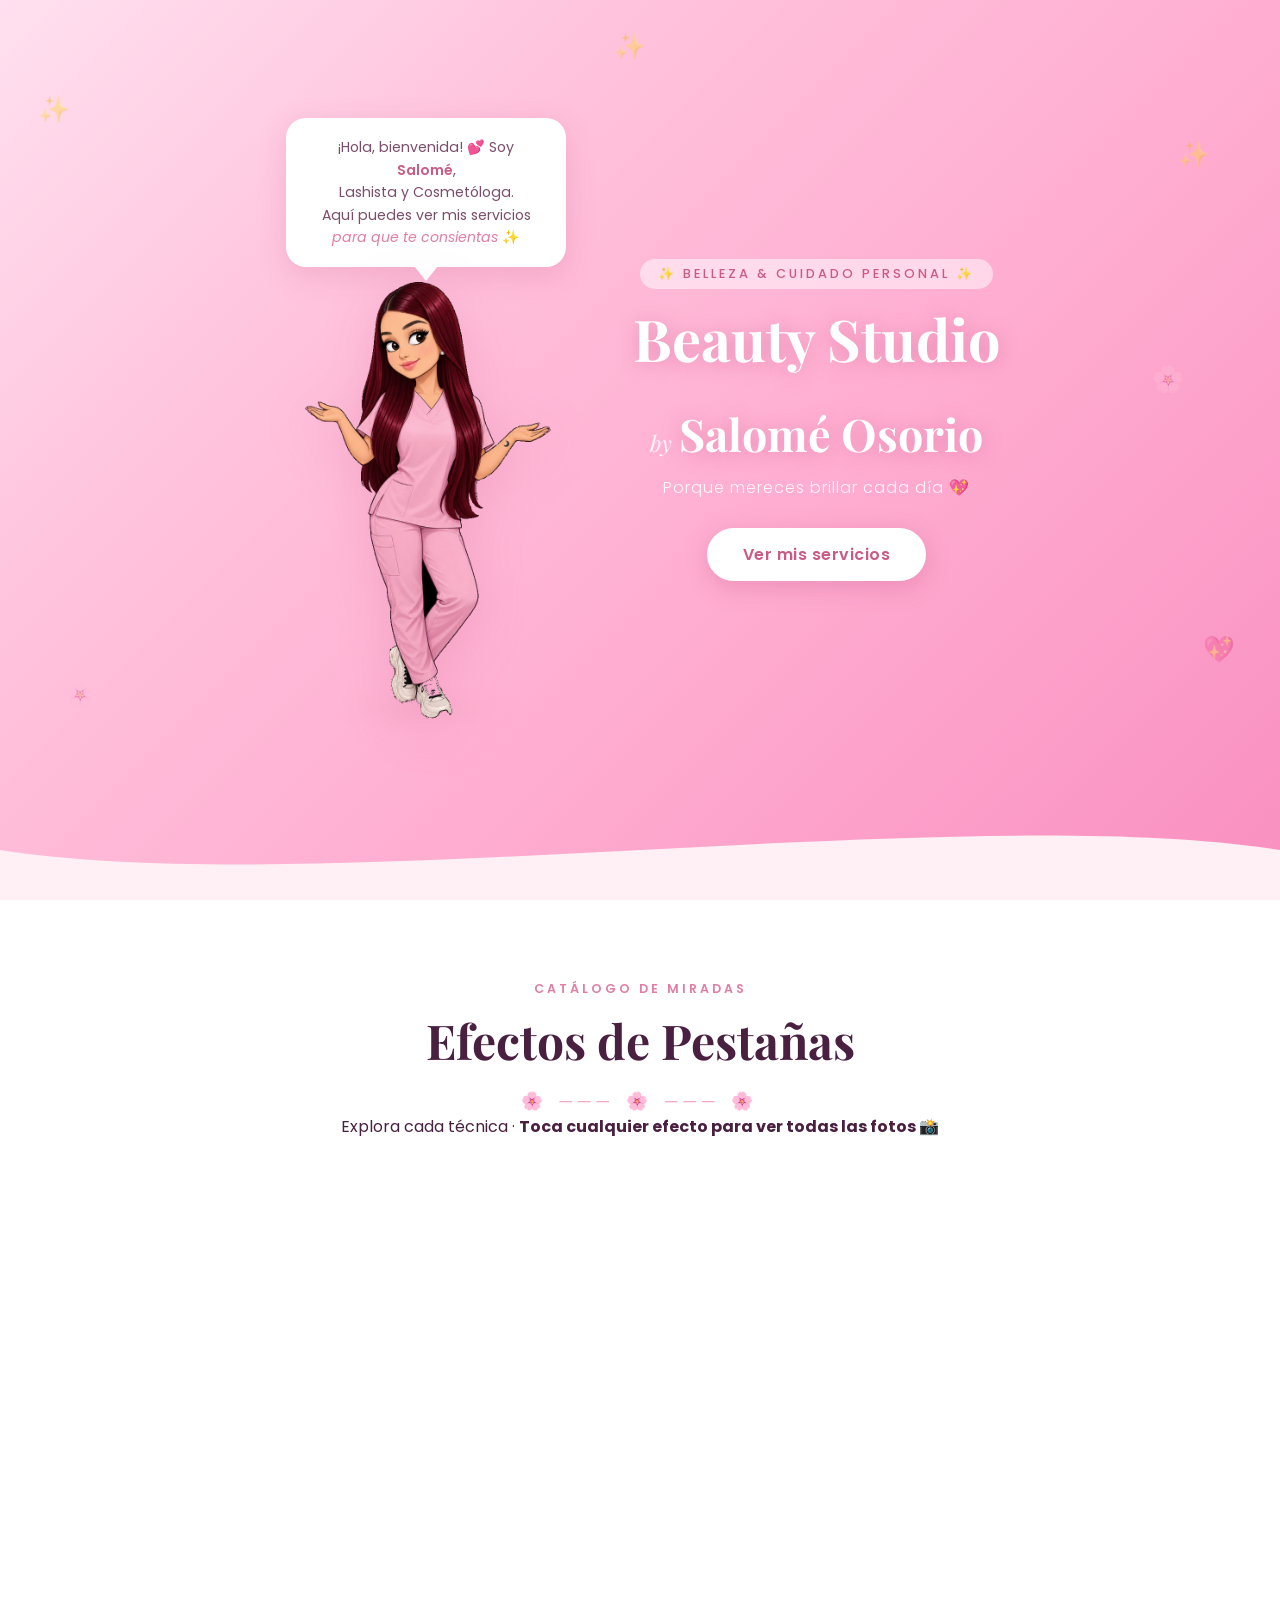
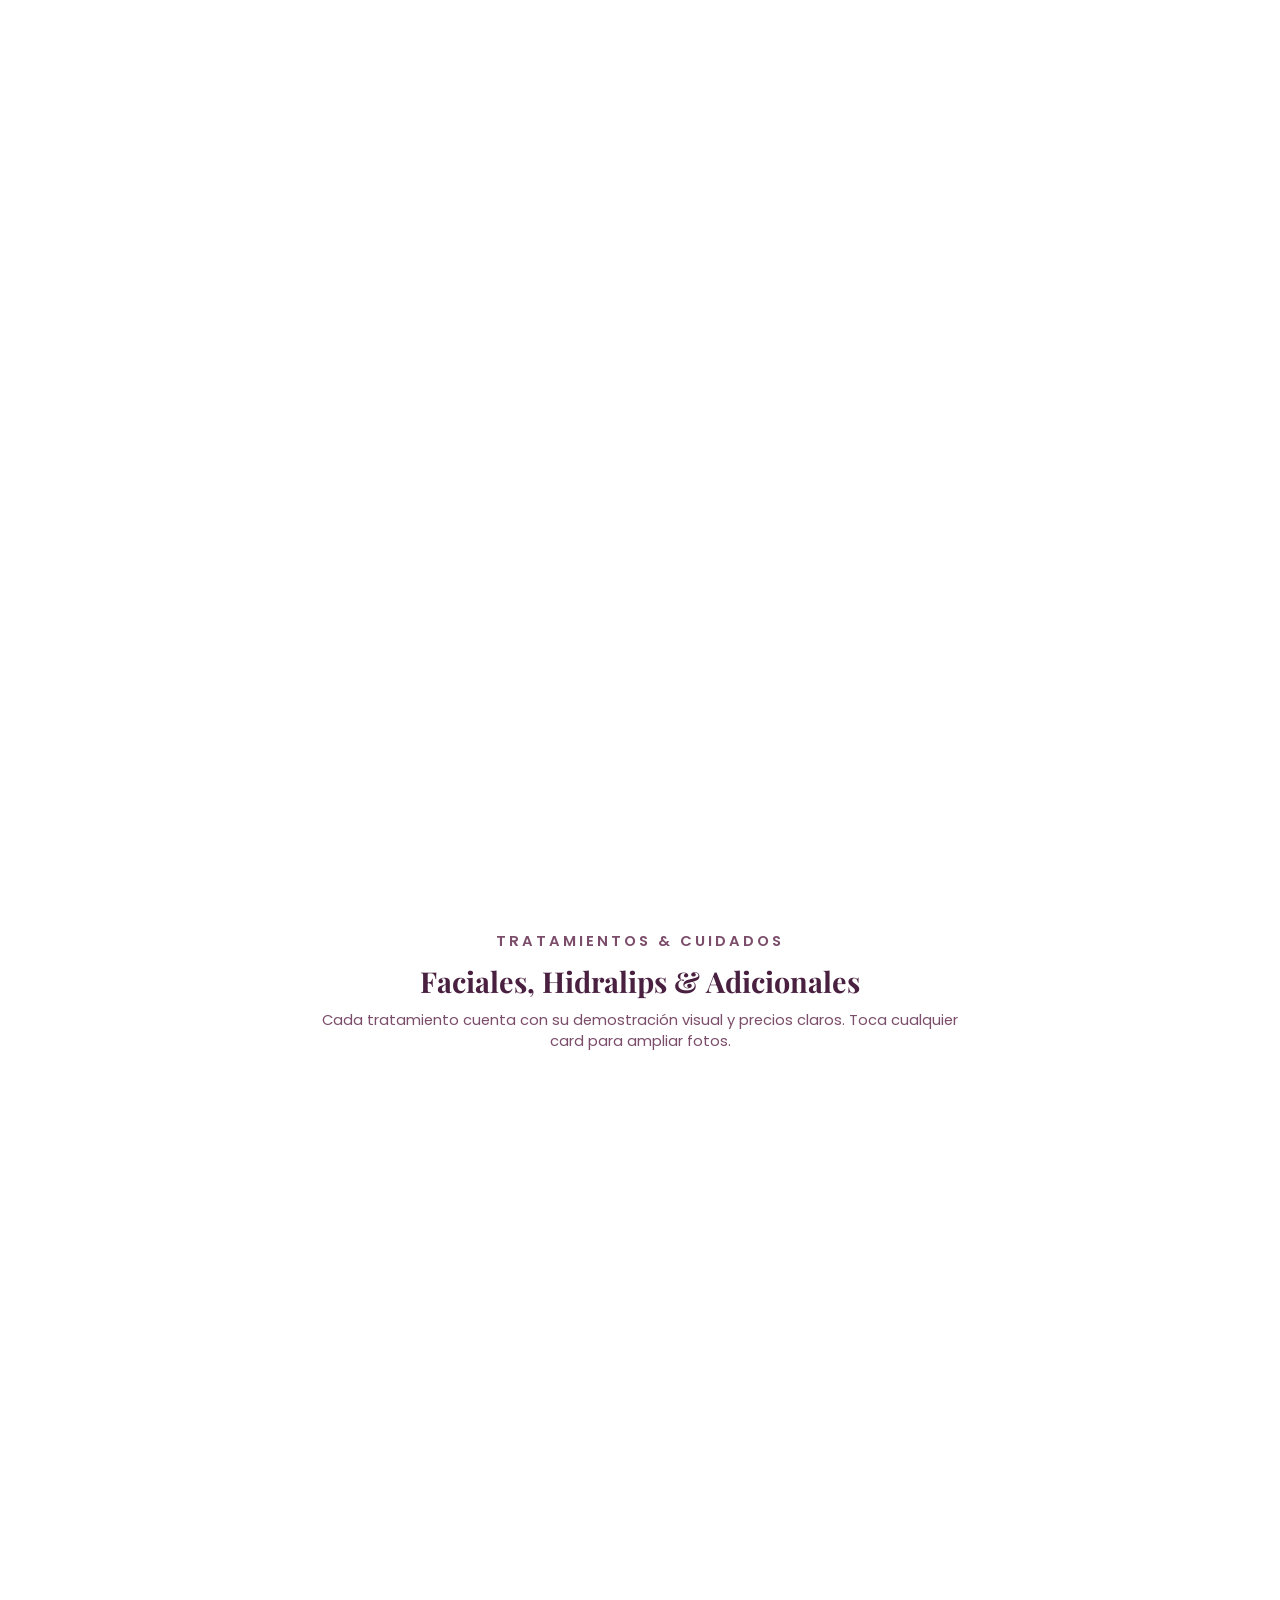
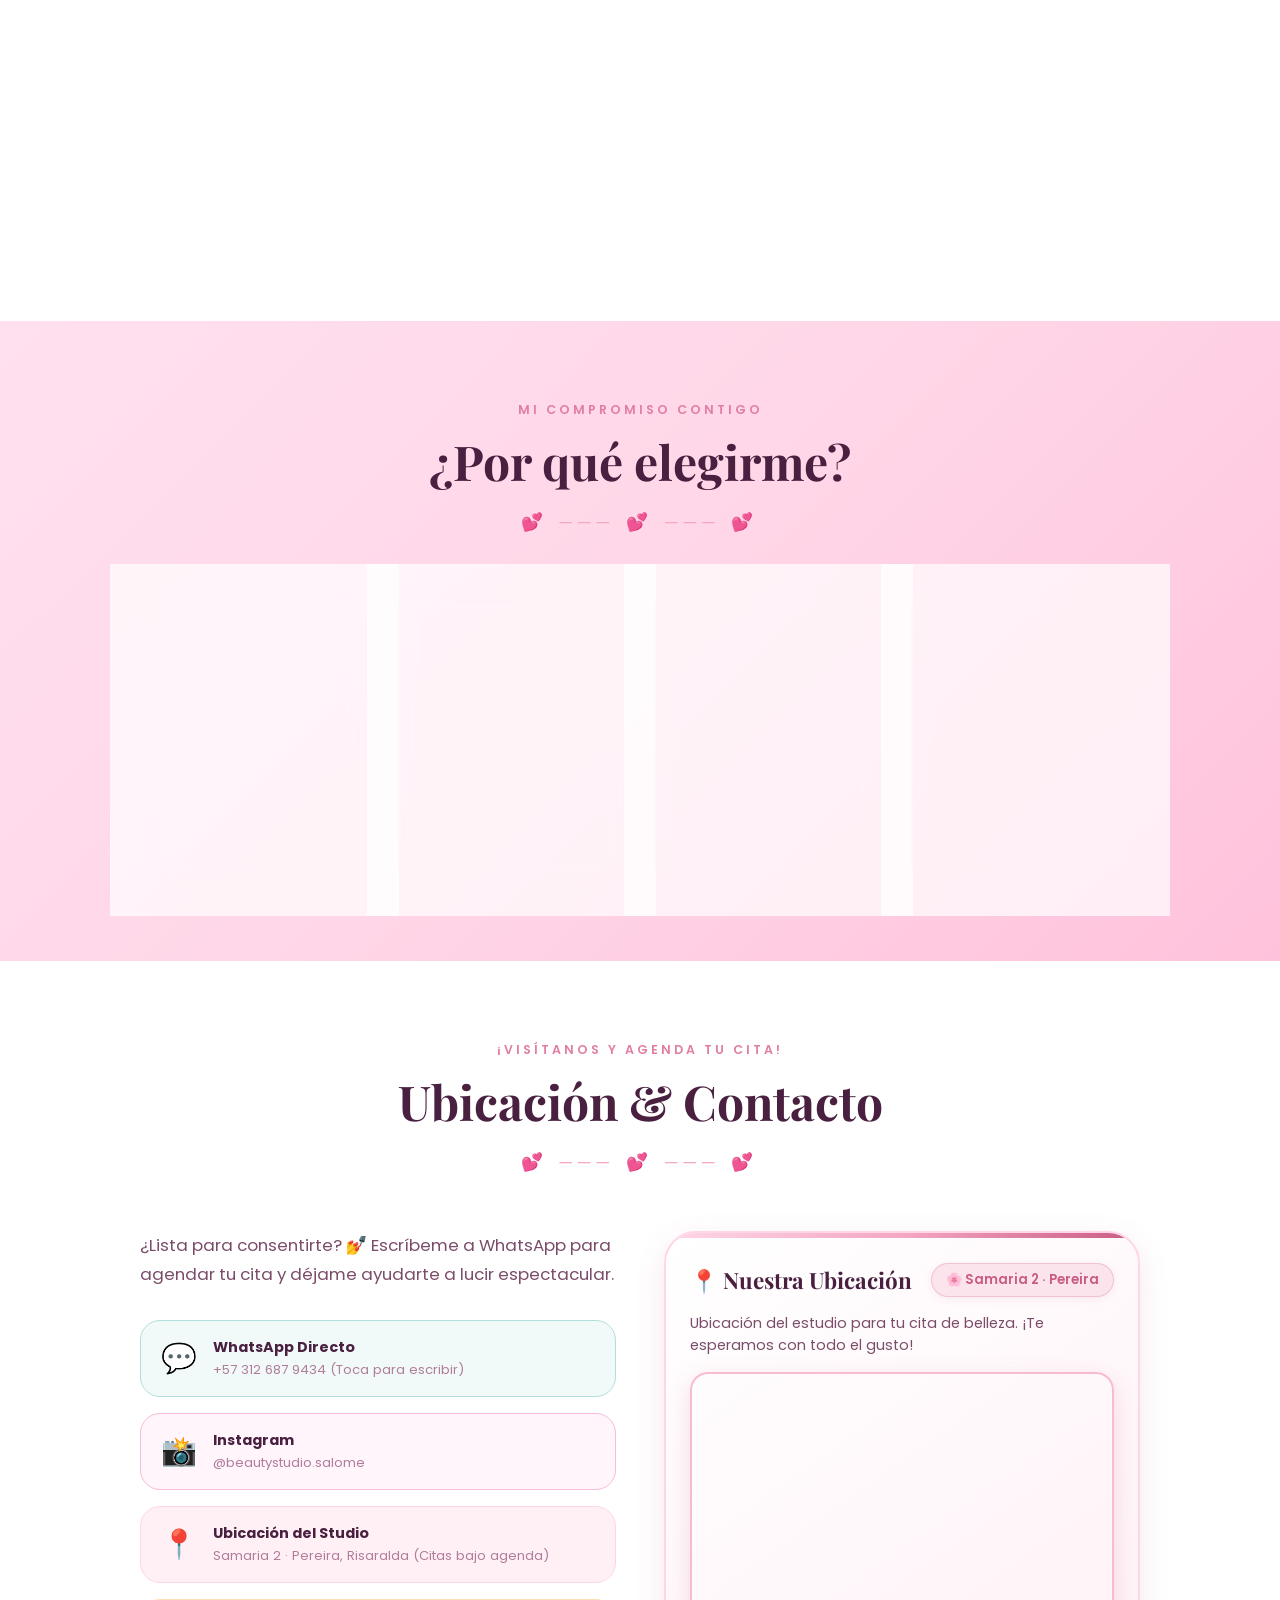
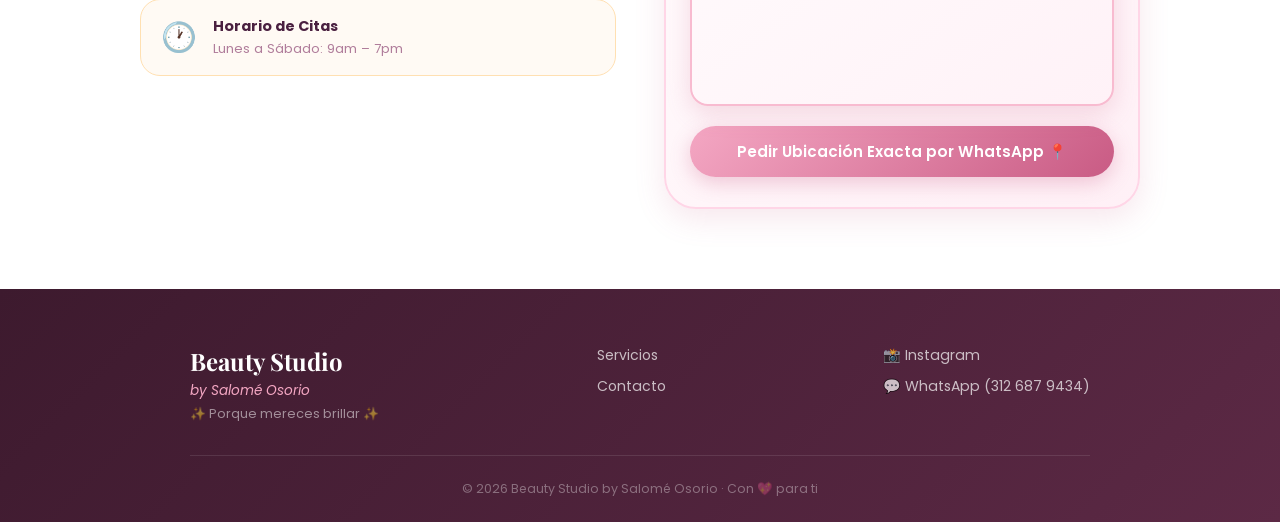
==== index.html @ a757d530 "segun" ====
<!DOCTYPE html>
<html lang="es">

<head>
  <meta charset="UTF-8" />
  <meta name="viewport" content="width=device-width, initial-scale=1.0" />
  <title>Beauty Studio by Salomé Osorio · Pestañas & Cosmetología</title>
  <meta name="description" content="Estudio de belleza profesional por Salomé Osorio en Pereira. Especialista en pestañas pelo a pelo, limpieza facial, hidralips y tratamientos de belleza." />
  
  <!-- Fuentes Google -->
  <link href="https://fonts.googleapis.com/css2?family=Playfair+Display:ital,wght@0,400;0,600;0,700;1,400&family=Poppins:wght@300;400;500;600;700&display=swap" rel="stylesheet" />
  
  <!-- CSS Principal -->
  <link rel="stylesheet" href="styles.css" />

  <!-- Supabase JS Client CDN -->
  <script src="https://cdn.jsdelivr.net/npm/@supabase/supabase-js@2"></script>
  <script src="supabase-client.js"></script>
</head>

<body>

  <!-- ✨ HERO SECTION -->
  <header class="hero">
    <!-- Emojis flotantes de pestañas y destellos -->
    <div class="floating-petals" aria-hidden="true">
      <span>✨</span><span>🌸</span><span>✨</span>
      <span>💖</span><span>✨</span><span>🌸</span>
    </div>

    <div class="hero-content">
      <!-- Avatar + burbuja de bienvenida -->
      <div class="avatar-wrapper">
        <div class="speech-bubble">
          <p>¡Hola, bienvenida! 💕 Soy <strong>Salomé</strong>,<br>
            Lashista y Cosmetóloga.<br>
            Aquí puedes ver mis servicios<br>
            <em>para que te consientas</em> ✨
          </p>
          <div class="bubble-tail"></div>
        </div>
        <div class="avatar-container">
          <img src="avatar.png" alt="Salomé - Lashista y Cosmetóloga" class="avatar-img" id="avatarImg" />
          <div class="avatar-placeholder" id="avatarPlaceholder">
            <span>🌸</span>
          </div>
        </div>
        <div class="avatar-glow"></div>
      </div>

      <!-- Nombre del negocio -->
      <div class="brand">
        <p class="brand-tag">✨ Belleza & Cuidado Personal ✨</p>
        <h1 class="brand-name">
          <span class="brand-beauty">Beauty Studio</span><br>
          <span class="brand-by">by</span>
          <span class="brand-salome">Salomé Osorio</span>
        </h1>
        <p class="brand-slogan">Porque mereces brillar cada día 💖</p>
        <a href="#servicios" class="cta-btn">Ver mis servicios</a>
      </div>
    </div>

    <!-- Ola decorativa -->
    <div class="wave-bottom">
      <svg viewBox="0 0 1440 120" preserveAspectRatio="none" xmlns="http://www.w3.org/2000/svg">
        <path d="M0,60 C360,120 1080,0 1440,60 L1440,120 L0,120 Z" fill="#fff0f5" />
      </svg>
    </div>
  </header>

  <!-- ✨ SECCIÓN SERVICIOS Y EFECTOS -->
  <section class="servicios" id="servicios">
    <div class="section-title">
      <p class="section-tag">Catálogo de Miradas</p>
      <h2>Efectos de Pestañas</h2>
      <div class="divider">🌸 ─── 🌸 ─── 🌸</div>
      <p class="section-subtitle">Explora cada técnica · <strong>Toca cualquier efecto para ver todas las fotos 📸</strong></p>
    </div>

    <!-- GRID DE EFECTOS DE PESTAÑAS -->
    <div class="effects-grid">

      <!-- CARD 1: EFECTO NATURAL -->
      <div class="effect-card" data-service-id="efecto-natural" data-aos="fade-up">
        <div class="effect-img-wrapper" 
             data-photos="img/efecto-natural.jpg,img/efecto-natural-2.jpg"
             data-title="Efecto Natural"
             data-desc="Acabado suave y sutil, perfecto si buscas resaltar tus pestañas de forma 100% natural para el día a día."
             data-wa="https://wa.me/573126879434?text=%C2%A1Hola%20Salom%C3%A9!%20%F0%9F%8C%B8%20Me%20interesa%20agendar%20el%20*Efecto%20Natural*.">
          <img src="img/efecto-natural.jpg" alt="Pestañas Efecto Natural" class="effect-img" />
          <span class="effect-badge">🌸 Sutil & Delicado</span>
          <span class="photo-hint">📸 2 fotos · Toca para ver</span>
        </div>
        <div class="effect-card-content">
          <h3>Efecto Natural</h3>
          <p class="effect-desc">Acabado suave y sutil, perfecto si buscas resaltar tus pestañas de forma 100% natural para el día a día.</p>

          <div class="effect-prices">
            <div class="price-row main-set">
              <span class="price-label">✨ Montaje (Set Nuevo):</span>
              <span class="price-amount">$70.000</span>
            </div>
            <div class="price-row retouch-set">
              <span class="price-label">✂️ Precio de Retoque:</span>
              <span class="price-amount">$45.000</span>
            </div>
          </div>

          <a href="https://wa.me/573126879434?text=%C2%A1Hola%20Salom%C3%A9!%20%F0%9F%8C%B8%20Me%20interesa%20agendar%20el%20*Efecto%20Natural*."
            class="effect-btn" target="_blank" rel="noopener">Agendar este Efecto 💕</a>
        </div>
      </div>

      <!-- CARD 2: EFECTO PESTAÑINA -->
      <div class="effect-card" data-service-id="efecto-pestanina" data-aos="fade-up" data-aos-delay="100">
        <div class="effect-img-wrapper" 
             data-photos="img/efecto-pestanina.jpg" 
             data-title="Efecto Pestañina"
             data-desc="Resalta tu mirada con el acabado de la pestaña recién maquillada con rímel: definido, oscuro y con brillo."
             data-wa="https://wa.me/573126879434?text=%C2%A1Hola%20Salom%C3%A9!%20%F0%9F%8C%B8%20Me%20interesa%20agendar%20el%20*Efecto%20Pesta%C3%B1ina*.">
          <img src="img/efecto-pestanina.jpg" alt="Pestañas Efecto Pestañina" class="effect-img" />
          <span class="effect-badge">💄 Efecto Rímel</span>
          <span class="photo-hint">📸 Toca para ver fotos</span>
        </div>
        <div class="effect-card-content">
          <h3>Efecto Pestañina</h3>
          <p class="effect-desc">Resalta tu mirada con el acabado de la pestaña recién maquillada con rímel: definido, oscuro y con brillo.</p>

          <div class="effect-prices">
            <div class="price-row main-set">
              <span class="price-label">✨ Montaje (Set Nuevo):</span>
              <span class="price-amount">$80.000</span>
            </div>
            <div class="price-row retouch-set">
              <span class="price-label">✂️ Precio de Retoque:</span>
              <span class="price-amount">$50.000</span>
            </div>
          </div>

          <a href="https://wa.me/573126879434?text=%C2%A1Hola%20Salom%C3%A9!%20%F0%9F%8C%B8%20Me%20interesa%20agendar%20el%20*Efecto%20Pesta%C3%B1ina*."
            class="effect-btn" target="_blank" rel="noopener">Agendar este Efecto 💕</a>
        </div>
      </div>

      <!-- CARD 3: EFECTO 2D -->
      <div class="effect-card" data-service-id="efecto-2d" data-aos="fade-up" data-aos-delay="200">
        <div class="effect-img-wrapper" 
             data-photos="img/efecto-2d.jpg,img/efecto-2d-2.jpg" 
             data-title="Efecto 2D"
             data-desc="Dos extensiones livianas por pestaña natural. Aporta más densidad y tupidez manteniendo ligereza."
             data-wa="https://wa.me/573126879434?text=%C2%A1Hola%20Salom%C3%A9!%20%F0%9F%8C%B8%20Me%20interesa%20agendar%20el%20*Efecto%202D*.">
          <img src="img/efecto-2d.jpg" alt="Pestañas Efecto 2D" class="effect-img" />
          <span class="effect-badge">⭐ Volumen Intermedio</span>
          <span class="photo-hint">📸 2 fotos · Toca para ver</span>
        </div>
        <div class="effect-card-content">
          <h3>Efecto 2D</h3>
          <p class="effect-desc">Dos extensiones livianas por pestaña natural. Aporta más densidad y tupidez manteniendo ligereza.</p>

          <div class="effect-prices">
            <div class="price-row main-set">
              <span class="price-label">✨ Montaje (Set Nuevo):</span>
              <span class="price-amount">$85.000</span>
            </div>
            <div class="price-row retouch-set">
              <span class="price-label">✂️ Precio de Retoque:</span>
              <span class="price-amount">$50.000</span>
            </div>
          </div>

          <a href="https://wa.me/573126879434?text=%C2%A1Hola%20Salom%C3%A9!%20%F0%9F%8C%B8%20Me%20interesa%20agendar%20el%20*Efecto%202D*."
            class="effect-btn" target="_blank" rel="noopener">Agendar este Efecto 💕</a>
        </div>
      </div>

      <!-- CARD 4: EFECTO 3D SUTIL -->
      <div class="effect-card" data-service-id="efecto-3d-sutil" data-aos="fade-up">
        <div class="effect-img-wrapper" 
             data-photos="img/efecto-3d-sutil.jpg" 
             data-title="Efecto 3D Sutil"
             data-desc="Abanicos delgados de 3 fibras con acabado volumétrico pero muy armonioso y libre de pesadez."
             data-wa="https://wa.me/573126879434?text=%C2%A1Hola%20Salom%C3%A9!%20%F0%9F%8C%B8%20Me%20interesa%20agendar%20el%20*Efecto%203D%20Sutil*.">
          <img src="img/efecto-3d-sutil.jpg" alt="Pestañas Efecto 3D Sutil" class="effect-img" />
          <span class="effect-badge">✨ Elegancia 3D</span>
          <span class="photo-hint">📸 Toca para ver fotos</span>
        </div>
        <div class="effect-card-content">
          <h3>Efecto 3D Sutil</h3>
          <p class="effect-desc">Abanicos delgados de 3 fibras con acabado volumétrico pero muy armonioso y libre de pesadez.</p>

          <div class="effect-prices">
            <div class="price-row main-set">
              <span class="price-label">✨ Montaje (Set Nuevo):</span>
              <span class="price-amount">$90.000</span>
            </div>
            <div class="price-row retouch-set">
              <span class="price-label">✂️ Precio de Retoque:</span>
              <span class="price-amount">$65.000</span>
            </div>
          </div>

          <a href="https://wa.me/573126879434?text=%C2%A1Hola%20Salom%C3%A9!%20%F0%9F%8C%B8%20Me%20interesa%20agendar%20el%20*Efecto%203D%20Sutil*."
            class="effect-btn" target="_blank" rel="noopener">Agendar este Efecto 💕</a>
        </div>
      </div>

      <!-- CARD 5: EFECTO 3D -->
      <div class="effect-card" data-service-id="efecto-3d" data-aos="fade-up" data-aos-delay="100">
        <div class="effect-img-wrapper" 
             data-photos="img/efecto-3d.jpg" 
             data-title="Efecto 3D"
             data-desc="Volumen completo, tupido y despampanante. Ideal para quienes aman una mirada intensa y deslumbrante."
             data-wa="https://wa.me/573126879434?text=%C2%A1Hola%20Salom%C3%A9!%20%F0%9F%8C%B8%20Me%20interesa%20agendar%20el%20*Efecto%203D*.">
          <img src="img/efecto-3d.jpg" alt="Pestañas Efecto 3D" class="effect-img" />
          <span class="effect-badge">🔥 Máximo Volumen</span>
          <span class="photo-hint">📸 Toca para ver fotos</span>
        </div>
        <div class="effect-card-content">
          <h3>Efecto 3D</h3>
          <p class="effect-desc">Volumen completo, tupido y despampanante. Ideal para quienes aman una mirada intensa y deslumbrante.</p>

          <div class="effect-prices">
            <div class="price-row main-set">
              <span class="price-label">✨ Montaje (Set Nuevo):</span>
              <span class="price-amount">$100.000</span>
            </div>
            <div class="price-row retouch-set">
              <span class="price-label">✂️ Precio de Retoque:</span>
              <span class="price-amount">$65.000</span>
            </div>
          </div>

          <a href="https://wa.me/573126879434?text=%C2%A1Hola%20Salom%C3%A9!%20%F0%9F%8C%B8%20Me%20interesa%20agendar%20el%20*Efecto%203D*."
            class="effect-btn" target="_blank" rel="noopener">Agendar este Efecto 💕</a>
        </div>
      </div>

      <!-- CARD 6: EFECTO WHISPY -->
      <div class="effect-card" data-service-id="efecto-whispy" data-aos="fade-up" data-aos-delay="200">
        <div class="effect-img-wrapper" 
             data-photos="img/efecto-whispy.jpg" 
             data-title="Efecto Whispy"
             data-desc="Juego de picos y alturas con textura desestructurada. Súper chic, coqueto y de última tendencia."
             data-wa="https://wa.me/573126879434?text=%C2%A1Hola%20Salom%C3%A9!%20%F0%9F%8C%B8%20Me%20interesa%20agendar%20el%20*Efecto%20Whispy*.">
          <img src="img/efecto-whispy.jpg" alt="Pestañas Efecto Whispy" class="effect-img" />
          <span class="effect-badge">👑 Tendencia Kim K</span>
          <span class="photo-hint">📸 Toca para ver fotos</span>
        </div>
        <div class="effect-card-content">
          <h3>Efecto Whispy</h3>
          <p class="effect-desc">Juego de picos y alturas con textura desestructurada. Súper chic, coqueto y de última tendencia.</p>

          <div class="effect-prices">
            <div class="price-row main-set">
              <span class="price-label">✨ Montaje (Set Nuevo):</span>
              <span class="price-amount">$110.000</span>
            </div>
            <div class="price-row retouch-set">
              <span class="price-label">✂️ Precio de Retoque:</span>
              <span class="price-amount">$70.000</span>
            </div>
          </div>

          <a href="https://wa.me/573126879434?text=%C2%A1Hola%20Salom%C3%A9!%20%F0%9F%8C%B8%20Me%20interesa%20agendar%20el%20*Efecto%20Whispy*."
            class="effect-btn" target="_blank" rel="noopener">Agendar este Efecto 💕</a>
        </div>
      </div>

    </div>

    <!-- SECCIÓN OTROS SERVICIOS -->
    <div class="other-services-header">
      <p class="section-tag">Tratamientos & Cuidados</p>
      <h3>Faciales, Hidralips & Adicionales</h3>
      <p>Cada tratamiento cuenta con su demostración visual y precios claros. Toca cualquier card para ampliar fotos.</p>
    </div>

    <div class="effects-grid">

      <!-- CARD: HIDRATACIÓN FACIAL -->
      <div class="effect-card" data-service-id="hidratacion-facial" data-aos="fade-up">
        <div class="effect-img-wrapper" 
             data-photos="img/hidratacion-facial.jpg" 
             data-title="Hidratación Facial"
             data-desc="Nutrición e hidratación profunda con sueros concentrados para devolver la vitalidad a tu rostro."
             data-wa="https://wa.me/573126879434?text=%C2%A1Hola%20Salom%C3%A9!%20%F0%9F%8C%B8%20Me%20interesa%20agendar%20una%20*Hidrataci%C3%B3n%20Facial*.">
          <img src="img/hidratacion-facial.jpg" alt="Hidratación Facial" class="effect-img" />
          <span class="effect-badge">💧 Piel Radiante</span>
          <span class="photo-hint">📸 Toca para ver fotos</span>
        </div>
        <div class="effect-card-content">
          <h3>Hidratación Facial</h3>
          <p class="effect-desc">Nutrición e hidratación profunda con sueros concentrados para devolver la vitalidad, luminosidad y suavidad natural a tu rostro.</p>

          <div class="effect-prices">
            <div class="price-row main-set">
              <span class="price-label">✨ Valor por sesión:</span>
              <span class="price-amount">$55.000</span>
            </div>
          </div>

          <a href="https://wa.me/573126879434?text=%C2%A1Hola%20Salom%C3%A9!%20%F0%9F%8C%B8%20Me%20interesa%20agendar%20una%20*Hidrataci%C3%B3n%20Facial*."
            class="effect-btn" target="_blank" rel="noopener">Agendar Hidratación 💕</a>
        </div>
      </div>

      <!-- CARD: LIMPIEZA FACIAL -->
      <div class="effect-card" data-service-id="limpieza-facial" data-aos="fade-up" data-aos-delay="100">
        <div class="effect-img-wrapper" 
             data-photos="img/limpieza-facial.jpg" 
             data-title="Limpieza Facial"
             data-desc="Desintoxicación de poros, exfoliación y extracción profunda para una piel limpia y sana."
             data-wa="https://wa.me/573126879434?text=%C2%A1Hola%20Salom%C3%A9!%20%F0%9F%8C%B8%20Me%20interesa%20agendar%20una%20*Limpieza%20Facial*.">
          <img src="img/limpieza-facial.jpg" alt="Limpieza Facial Profunda" class="effect-img" />
          <span class="effect-badge">🌿 Renovación Cutánea</span>
          <span class="photo-hint">📸 Toca para ver fotos</span>
        </div>
        <div class="effect-card-content">
          <h3>Limpieza Facial</h3>
          <p class="effect-desc">Desintoxicación de poros, exfoliación y extracción profunda. Ideal para renovar tu piel y tratar imperfecciones.</p>

          <div class="effect-prices">
            <div class="price-row main-set">
              <span class="price-label">✨ Valor por sesión:</span>
              <span class="price-amount">$70.000</span>
            </div>
          </div>

          <a href="https://wa.me/573126879434?text=%C2%A1Hola%20Salom%C3%A9!%20%F0%9F%8C%B8%20Me%20interesa%20agendar%20una%20*Limpieza%20Facial*."
            class="effect-btn" target="_blank" rel="noopener">Agendar Limpieza 💕</a>
        </div>
      </div>

      <!-- CARD: HIDRALIPS -->
      <div class="effect-card" data-service-id="hidralips" data-aos="fade-up" data-aos-delay="200">
        <div class="effect-img-wrapper" 
             data-photos="img/hidralips.jpg" 
             data-title="Hidralips"
             data-desc="Tratamiento de ultrahidratación labial que restaura el volumen natural y suaviza líneas."
             data-wa="https://wa.me/573126879434?text=%C2%A1Hola%20Salom%C3%A9!%20%F0%9F%8C%B8%20Me%20interesa%20agendar%20*Hidralips*.">
          <img src="img/hidralips.jpg" alt="Tratamiento Hidralips" class="effect-img" />
          <span class="effect-badge">💋 Labios Hidratados</span>
          <span class="photo-hint">📸 Toca para ver fotos</span>
        </div>
        <div class="effect-card-content">
          <h3>Hidralips</h3>
          <p class="effect-desc">Tratamiento de ultrahidratación labial que restaura el volumen natural, suaviza líneas y elimina la sequedad.</p>

          <div class="effect-prices">
            <div class="price-row main-set">
              <span class="price-label">🌸 1 sesión / 2 sesiones:</span>
              <span class="price-amount">$55.000 / $95.000</span>
            </div>
            <div class="price-row retouch-set">
              <span class="price-label">💄 Paquete 3 sesiones:</span>
              <span class="price-amount">$150.000</span>
            </div>
          </div>

          <a href="https://wa.me/573126879434?text=%C2%A1Hola%20Salom%C3%A9!%20%F0%9F%8C%B8%20Me%20interesa%20agendar%20*Hidralips*."
            class="effect-btn" target="_blank" rel="noopener">Agendar Hidralips 💕</a>
        </div>
      </div>

      <!-- CARD: ADICIONALES -->
      <div class="effect-card" data-service-id="adicionales" data-aos="fade-up" data-aos-delay="300">
        <div class="effect-img-wrapper" 
             data-photos="img/adicionales.jpg" 
             data-title="Adicionales & Retiros"
             data-desc="Detalles de color, pedrería o servicio de retiro seguro para tus pestañas."
             data-wa="https://wa.me/573126879434?text=%C2%A1Hola%20Salom%C3%A9!%20%F0%9F%8C%B8%20Me%20interesa%20agendar%20un%20*Servicio%20Adicional*.">
          <img src="img/adicionales.jpg" alt="Adicionales y Retiro de Pestañas" class="effect-img" />
          <span class="effect-badge">✨ Complementos</span>
          <span class="photo-hint">📸 Toca para ver fotos</span>
        </div>
        <div class="effect-card-content">
          <h3>Adicionales & Retiros</h3>
          <p class="effect-desc">Agrega detalles de color o pedrería a tu mirada, o realiza un retiro seguro y delicado de tus extensiones.</p>

          <div class="effect-prices">
            <div class="price-row main-set">
              <span class="price-label">🎨 Color / Apliques:</span>
              <span class="price-amount">$7.000 / $5.000</span>
            </div>
            <div class="price-row retouch-set">
              <span class="price-label">✂️ Retiro (Cambio / Completo):</span>
              <span class="price-amount">$5.000 / $10.000</span>
            </div>
          </div>

          <a href="https://wa.me/573126879434?text=%C2%A1Hola%20Salom%C3%A9!%20%F0%9F%8C%B8%20Me%20interesa%20agendar%20un%20*Servicio%20Adicional*."
            class="effect-btn" target="_blank" rel="noopener">Agendar Adicional 💕</a>
        </div>
      </div>

    </div>
  </section>

  <!-- ✨ SECCIÓN POR QUÉ ELEGIRME -->
  <section class="porque">
    <div class="porque-bg"></div>
    <div class="porque-content">
      <div class="section-title">
        <p class="section-tag">Mi compromiso contigo</p>
        <h2>¿Por qué elegirme?</h2>
        <div class="divider">💕 ─── 💕 ─── 💕</div>
      </div>
      <div class="porque-grid">
        <div class="porque-item">
          <div class="porque-icon">🎓</div>
          <h4>Certificada & Profesional</h4>
          <p>Formación continua en las últimas técnicas de belleza para brindarte el mejor resultado.</p>
        </div>
        <div class="porque-item">
          <div class="porque-icon">🛡️</div>
          <h4>Productos de Calidad</h4>
          <p>Solo uso productos certificados, hipoalergénicos y de marcas reconocidas internacionalmente.</p>
        </div>
        <div class="porque-item">
          <div class="porque-icon">💖</div>
          <h4>Trato Personalizado</h4>
          <p>Cada clienta es única. Adapto cada servicio a tus necesidades y deseos específicos.</p>
        </div>
        <div class="porque-item">
          <div class="porque-icon">⏰</div>
          <h4>Puntualidad & Cuidado</h4>
          <p>Respeto tu tiempo y me dedico completamente a cada cita para que salgas encantada.</p>
        </div>
      </div>
    </div>
  </section>

  <!-- ✨ CONTACTO Y UBICACIÓN -->
  <section class="contacto" id="contacto">
    <div class="section-title">
      <p class="section-tag">¡Visítanos y agenda tu cita!</p>
      <h2>Ubicación & Contacto</h2>
      <div class="divider">💕 ─── 💕 ─── 💕</div>
    </div>
    <div class="contacto-content">
      <div class="contacto-info">
        <p class="contacto-texto">¿Lista para consentirte? 💅 Escríbeme a WhatsApp para agendar tu cita y déjame ayudarte a lucir espectacular.</p>
        <div class="contacto-items">
          <a href="https://wa.me/573126879434" class="contacto-item whatsapp" target="_blank" rel="noopener">
            <span class="ci-icon">💬</span>
            <div>
              <strong>WhatsApp Directo</strong>
              <p>+57 312 687 9434 (Toca para escribir)</p>
            </div>
          </a>
          <a href="https://instagram.com/beautystudio.salome" class="contacto-item instagram" target="_blank" rel="noopener">
            <span class="ci-icon">📸</span>
            <div>
              <strong>Instagram</strong>
              <p>@beautystudio.salome</p>
            </div>
          </a>
          <div class="contacto-item location">
            <span class="ci-icon">📍</span>
            <div>
              <strong>Ubicación del Studio</strong>
              <p>Samaria 2 · Pereira, Risaralda (Citas bajo agenda)</p>
            </div>
          </div>
          <div class="contacto-item hours">
            <span class="ci-icon">🕐</span>
            <div>
              <strong>Horario de Citas</strong>
              <p>Lunes a Sábado: 9am – 7pm</p>
            </div>
          </div>
        </div>
      </div>

      <!-- MAPA INTERACTIVO DE UBICACIÓN -->
      <div class="contacto-map-box">
        <div class="map-header">
          <h3>📍 Nuestra Ubicación</h3>
          <span class="location-badge">🌸 Samaria 2 · Pereira</span>
        </div>
        <p class="map-subtitle">Ubicación del estudio para tu cita de belleza. ¡Te esperamos con todo el gusto!</p>
        <div class="map-container">
          <iframe id="googleMapIframe"
            src="https://maps.google.com/maps?q=Samaria+2,+Pereira,+Risaralda,+Colombia&t=&z=15&ie=UTF8&iwloc=&output=embed"
            width="100%" height="330" style="border:0;" allowfullscreen="" loading="lazy"
            referrerpolicy="no-referrer-when-downgrade">
          </iframe>
        </div>
        <a href="https://wa.me/573126879434?text=%C2%A1Hola%20Salom%C3%A9!%20%F0%9F%8C%B8%20%C2%BFMe%20compartes%20la%20ubicaci%C3%B3n%20exacta%20para%20mi%20cita%20en%20Samaria%202%2C%20Pereira%3F"
          target="_blank" rel="noopener" class="map-btn">
          Pedir Ubicación Exacta por WhatsApp 📍
        </a>
      </div>
    </div>
  </section>

  <!-- ✨ FOOTER -->
  <footer class="footer">
    <div class="footer-content">
      <div class="footer-brand">
        <p class="footer-name">Beauty Studio</p>
        <p class="footer-sub">by Salomé Osorio</p>
        <p class="footer-slogan">✨ Porque mereces brillar ✨</p>
      </div>
      <div class="footer-links">
        <a href="#servicios">Servicios</a>
        <a href="#contacto">Contacto</a>
      </div>
      <div class="footer-social">
        <a href="https://instagram.com/beautystudio.salome" target="_blank" rel="noopener">📸 Instagram</a>
        <a href="https://wa.me/573126879434" target="_blank" rel="noopener">💬 WhatsApp (312 687 9434)</a>
      </div>
    </div>
    <p class="footer-copy">© 2026 Beauty Studio by Salomé Osorio · Con 💖 para ti</p>
  </footer>

  <!-- 📸 MODAL VISOR DE FOTOS GALERÍA INTERACTIVO MULTI-FOTO -->
  <div class="photo-modal" id="photoModal" aria-hidden="true">
    <div class="modal-overlay" id="modalOverlay"></div>
    <div class="modal-container">
      <button class="modal-close" id="modalClose" aria-label="Cerrar">&times;</button>

      <div class="modal-header-bar">
        <span class="photo-counter" id="photoCounter">Foto 1 de 1</span>
      </div>

      <div class="modal-body">
        <!-- Visualizador principal con flechas -->
        <div class="modal-slider">
          <button class="slider-arrow prev-arrow" id="prevSlide" aria-label="Foto Anterior">&#10094;</button>
          <div class="slider-img-container">
            <img id="modalImg" src="" alt="Demostración de servicio" />
          </div>
          <button class="slider-arrow next-arrow" id="nextSlide" aria-label="Foto Siguiente">&#10095;</button>
        </div>

        <!-- Tira de Miniaturas interactivas -->
        <div class="modal-thumbnails" id="modalThumbnails"></div>

        <!-- Información del servicio y agendamiento -->
        <div class="modal-info">
          <h3 id="modalTitle">Nombre del Servicio</h3>
          <p id="modalDesc">Descripción completa de la técnica y beneficios.</p>
          
          <div class="modal-prices-box" id="modalPricesBox">
            <div class="modal-price-item">
              <span class="price-lbl">✨ Set Nuevo:</span>
              <strong class="price-val" id="modalPriceMain">$70.000</strong>
            </div>
            <div class="modal-price-item retouch">
              <span class="price-lbl">✂️ Retoque:</span>
              <strong class="price-val" id="modalPriceRetouch">$45.000</strong>
            </div>
          </div>

          <a id="modalWaBtn" href="#" class="effect-btn modal-wa-btn" target="_blank" rel="noopener">
            Agendar este servicio por WhatsApp 💕
          </a>
        </div>
      </div>
    </div>
  </div>

  <!-- JavaScript Principal -->
  <script src="script.js"></script>
</body>

</html>
---- styles.css ----
/* ===========================
   BEAUTY STUDIO BY SALOMÉ OSORIO
   CSS Principal
   =========================== */

:root {
  --pink-light:   #fff0f5;
  --pink-soft:    #ffd6e7;
  --pink-main:    #f4a7c3;
  --pink-deep:    #e07ea3;
  --pink-dark:    #c95b84;
  --rose-blush:   #fce4ec;
  --rose-mid:     #f48fb1;
  --white:        #ffffff;
  --text-dark:    #4a2040;
  --text-mid:     #7b4d6a;
  --text-light:   #b07d9b;
  --gold:         #f2c078;
  --shadow-pink:  0 8px 32px rgba(244, 167, 195, 0.35);
  --shadow-card:  0 6px 24px rgba(192, 80, 130, 0.15);
  --radius-lg:    20px;
  --radius-xl:    32px;
  --transition:   all 0.35s cubic-bezier(0.4, 0, 0.2, 1);
}

* {
  margin: 0;
  padding: 0;
  box-sizing: border-box;
}

html { scroll-behavior: smooth; }

body {
  font-family: 'Poppins', sans-serif;
  background: var(--pink-light);
  color: var(--text-dark);
  overflow-x: hidden;
}

/* ===========================
   HERO / HEADER
   =========================== */
.hero {
  position: relative;
  min-height: 100vh;
  background: linear-gradient(135deg, #ffe0ef 0%, #ffc2dc 30%, #ffadd1 60%, #f98fc0 100%);
  display: flex;
  align-items: center;
  justify-content: center;
  overflow: hidden;
  padding: 40px 20px 100px;
}

/* Pétalos flotantes */
.floating-petals {
  position: absolute;
  inset: 0;
  pointer-events: none;
  overflow: hidden;
  z-index: 0;
}

.floating-petals span {
  position: absolute;
  font-size: clamp(1rem, 2.5vw, 1.6rem);
  animation: floatPetal 8s ease-in-out infinite;
  opacity: 0.4;
  pointer-events: none;
}

.floating-petals span:nth-child(1)  { left: 3%;  top: 10%; animation-delay: 0s;    animation-duration: 7s; }
.floating-petals span:nth-child(2)  { left: 5%;  top: 75%; animation-delay: 1s;    animation-duration: 9s; }
.floating-petals span:nth-child(3)  { left: 92%; top: 15%; animation-delay: 2s;    animation-duration: 8s; }
.floating-petals span:nth-child(4)  { left: 94%; top: 70%; animation-delay: 0.5s;  animation-duration: 6s; }
.floating-petals span:nth-child(5)  { left: 48%; top: 3%;  animation-delay: 3s;    animation-duration: 10s; }
.floating-petals span:nth-child(6)  { left: 90%; top: 40%; animation-delay: 1.5s;  animation-duration: 7.5s; }

@keyframes floatPetal {
  0%, 100% { transform: translateY(0px) rotate(0deg); }
  33%       { transform: translateY(-15px) rotate(8deg); }
  66%       { transform: translateY(-10px) rotate(-6deg); }
}

@media (max-width: 768px) {
  .floating-petals {
    display: none !important; /* Ocultar en móviles para evitar obstrucción */
  }
}

.hero-content {
  display: flex;
  flex-direction: column;
  align-items: center;
  gap: 40px;
  z-index: 2;
  max-width: 900px;
  width: 100%;
}

@media (min-width: 768px) {
  .hero-content {
    flex-direction: row;
    align-items: center;
    justify-content: center;
    gap: 60px;
  }
}

/* ===========================
   AVATAR
   =========================== */
.avatar-wrapper {
  position: relative;
  display: flex;
  flex-direction: column;
  align-items: center;
  flex-shrink: 0;
}

.avatar-container {
  position: relative;
  width: auto;
  height: 340px;
  border-radius: 0;
  border: none;
  box-shadow: none;
  overflow: visible;
  background: transparent;
  z-index: 2;
  animation: avatarFloat 4s ease-in-out infinite;
}

@media (min-width: 768px) {
  .avatar-container {
    height: 440px;
  }
}

@keyframes avatarFloat {
  0%, 100% { transform: translateY(0px); }
  50%       { transform: translateY(-10px); }
}

.avatar-img {
  width: auto;
  height: 100%;
  max-height: 100%;
  object-fit: contain;
  filter: drop-shadow(0 12px 25px rgba(201, 91, 132, 0.22));
  transition: transform 0.4s ease;
}

.avatar-container:hover .avatar-img {
  transform: scale(1.03);
}

.avatar-placeholder {
  width: 100%;
  height: 100%;
  display: flex;
  align-items: center;
  justify-content: center;
  font-size: 80px;
}

.avatar-glow {
  position: absolute;
  bottom: 0px;
  left: 50%;
  transform: translateX(-50%);
  width: 180px;
  height: 25px;
  background: radial-gradient(ellipse, rgba(244,167,195,0.6) 0%, transparent 70%);
  filter: blur(8px);
  z-index: 1;
}

/* ===========================
   SPEECH BUBBLE
   =========================== */
.speech-bubble {
  position: relative;
  background: var(--white);
  border-radius: 20px;
  padding: 18px 22px;
  max-width: 280px;
  box-shadow: 0 8px 30px rgba(192, 80, 130, 0.2);
  margin-bottom: 16px;
  text-align: center;
  animation: bubblePop 0.6s cubic-bezier(0.34, 1.56, 0.64, 1) both;
  animation-delay: 0.4s;
  opacity: 0;
}

@keyframes bubblePop {
  from { opacity: 0; transform: scale(0.8) translateY(-10px); }
  to   { opacity: 1; transform: scale(1) translateY(0); }
}

.speech-bubble p {
  font-size: 0.88rem;
  line-height: 1.6;
  color: var(--text-mid);
}

.speech-bubble strong {
  color: var(--pink-dark);
  font-weight: 600;
}

.speech-bubble em {
  color: var(--pink-deep);
  font-style: italic;
}

.bubble-tail {
  position: absolute;
  bottom: -14px;
  left: 50%;
  transform: translateX(-50%);
  width: 0;
  height: 0;
  border-left: 12px solid transparent;
  border-right: 12px solid transparent;
  border-top: 15px solid var(--white);
}

/* ===========================
   BRAND / NOMBRE
   =========================== */
.brand {
  text-align: center;
  animation: fadeSlideIn 0.8s ease both;
  animation-delay: 0.2s;
}

@keyframes fadeSlideIn {
  from { opacity: 0; transform: translateY(30px); }
  to   { opacity: 1; transform: translateY(0); }
}

.brand-tag {
  font-size: 0.8rem;
  font-weight: 500;
  letter-spacing: 3px;
  text-transform: uppercase;
  color: var(--pink-dark);
  background: rgba(255,255,255,0.5);
  display: inline-block;
  padding: 6px 18px;
  border-radius: 30px;
  margin-bottom: 16px;
}

.brand-name {
  font-family: 'Playfair Display', serif;
  line-height: 1.15;
  margin-bottom: 16px;
}

.brand-beauty {
  font-size: clamp(2.2rem, 6vw, 3.6rem);
  font-weight: 700;
  color: var(--white);
  text-shadow: 0 2px 20px rgba(192, 80, 130, 0.4);
  display: block;
}

.brand-by {
  font-size: clamp(1rem, 2.5vw, 1.4rem);
  font-style: italic;
  color: rgba(255,255,255,0.85);
  font-weight: 400;
}

.brand-salome {
  font-size: clamp(1.8rem, 5vw, 2.8rem);
  font-weight: 700;
  color: var(--white);
  text-shadow: 0 2px 20px rgba(192, 80, 130, 0.4);
}

.brand-slogan {
  font-size: 1rem;
  color: rgba(255,255,255,0.9);
  margin-bottom: 28px;
  font-weight: 300;
  letter-spacing: 1px;
}

.cta-btn {
  display: inline-block;
  background: var(--white);
  color: var(--pink-dark);
  font-weight: 600;
  font-size: 1rem;
  padding: 14px 36px;
  border-radius: 50px;
  text-decoration: none;
  box-shadow: 0 6px 24px rgba(192, 80, 130, 0.3);
  transition: var(--transition);
  letter-spacing: 0.5px;
}

.cta-btn:hover {
  background: var(--pink-dark);
  color: var(--white);
  transform: translateY(-3px);
  box-shadow: 0 12px 32px rgba(192, 80, 130, 0.45);
}

/* Ola -->  */
.wave-bottom {
  position: absolute;
  bottom: 0;
  left: 0;
  width: 100%;
  line-height: 0;
}

.wave-bottom svg {
  display: block;
  width: 100%;
  height: 100px;
}

/* ===========================
   SECCIONES GENERALES
   =========================== */
section {
  padding: 80px 20px;
}

.section-title {
  text-align: center;
  margin-bottom: 56px;
}

.section-tag {
  font-size: 0.78rem;
  font-weight: 600;
  letter-spacing: 3px;
  text-transform: uppercase;
  color: var(--pink-deep);
  display: block;
  margin-bottom: 10px;
}

.section-title h2 {
  font-family: 'Playfair Display', serif;
  font-size: clamp(2rem, 5vw, 3rem);
  color: var(--text-dark);
  margin-bottom: 16px;
}

.divider {
  font-size: 1.1rem;
  color: var(--pink-main);
  letter-spacing: 6px;
}

/* ===========================
   CARDS DE SERVICIOS
   =========================== */
.servicios {
  background: var(--white);
}

.cards-grid {
  display: grid;
  grid-template-columns: repeat(auto-fit, minmax(280px, 1fr));
  gap: 28px;
  max-width: 1100px;
  margin: 0 auto;
}

.card {
  background: linear-gradient(145deg, #fff5f9, #fff0f5);
  border: 1.5px solid var(--pink-soft);
  border-radius: var(--radius-lg);
  padding: 32px 28px;
  position: relative;
  overflow: hidden;
  transition: var(--transition);
  box-shadow: var(--shadow-card);
}

.card::before {
  content: '';
  position: absolute;
  top: 0; left: 0;
  width: 100%;
  height: 4px;
  background: linear-gradient(90deg, var(--pink-main), var(--pink-dark));
}

.card:hover {
  transform: translateY(-8px);
  box-shadow: 0 16px 48px rgba(192, 80, 130, 0.25);
  border-color: var(--pink-main);
}

.card-icon {
  font-size: 2.4rem;
  margin-bottom: 16px;
  display: block;
}

.card h3 {
  font-family: 'Playfair Display', serif;
  font-size: 1.3rem;
  color: var(--text-dark);
  margin-bottom: 12px;
}

.card p {
  font-size: 0.88rem;
  color: var(--text-mid);
  line-height: 1.7;
  margin-bottom: 16px;
}

.service-list {
  list-style: none;
  padding: 0;
}

.service-list li {
  font-size: 0.83rem;
  color: var(--text-mid);
  padding: 5px 0;
  padding-left: 18px;
  position: relative;
}

.service-list li::before {
  content: '🌸';
  position: absolute;
  left: 0;
  font-size: 0.65rem;
  top: 7px;
}

.card-badge {
  display: inline-block;
  margin-top: 16px;
  background: linear-gradient(90deg, var(--pink-main), var(--pink-dark));
  color: var(--white);
  font-size: 0.72rem;
  font-weight: 600;
  padding: 4px 14px;
  border-radius: 20px;
  letter-spacing: 0.5px;
}

/* Lista con precios alineados */
.price-list li {
  display: flex;
  justify-content: space-between;
  align-items: center;
  padding-left: 0 !important;
}

.price-list li::before {
  display: none;
}

.price-list li span:first-child {
  color: var(--text-mid);
  font-size: 0.83rem;
  padding-left: 18px;
  position: relative;
}

.price-list li span:first-child::before {
  content: '🌸';
  position: absolute;
  left: 0;
  font-size: 0.65rem;
  top: 3px;
}

.price {
  font-weight: 600;
  color: var(--pink-dark);
  font-size: 0.88rem;
  white-space: nowrap;
  margin-left: 8px;
}

.card-sub {
  font-size: 0.8rem !important;
  font-weight: 600;
  color: var(--pink-dark) !important;
  margin-top: 12px !important;
  margin-bottom: 4px !important;
}

/* Card ancha en desktop */
@media (min-width: 900px) {
  .card-wide {
    grid-column: span 2;
  }
}

/* ===========================
   TARJETAS DE EFECTOS DE PESTAÑAS (NUEVA SECCIÓN CON FOTOS)
   =========================== */
.effects-grid {
  display: grid;
  grid-template-columns: repeat(auto-fit, minmax(310px, 1fr));
  gap: 32px;
  max-width: 1200px;
  margin: 0 auto 60px auto;
  padding: 10px 20px;
}

.effect-card {
  background: var(--white);
  border: 1.5px solid var(--pink-soft);
  border-radius: 24px;
  overflow: hidden;
  position: relative;
  transition: all 0.4s cubic-bezier(0.165, 0.84, 0.44, 1);
  box-shadow: 0 10px 30px rgba(192, 80, 130, 0.1);
  display: flex;
  flex-direction: column;
}

.effect-card::before {
  content: '';
  position: absolute;
  top: 0; 
  left: 0;
  width: 100%;
  height: 5px;
  background: linear-gradient(90deg, #f4a7c3, #c95b84, #f2c078);
  z-index: 3;
}

.effect-card:hover {
  transform: translateY(-10px) scale(1.01);
  box-shadow: 0 20px 45px rgba(192, 80, 130, 0.25);
  border-color: var(--pink-main);
}

.effect-img-wrapper {
  position: relative;
  width: 100%;
  height: 240px;
  overflow: hidden;
  background: #fce4ec;
}

.effect-img {
  width: 100%;
  height: 100%;
  object-fit: cover;
  object-position: center;
  transition: transform 0.6s cubic-bezier(0.165, 0.84, 0.44, 1);
}

.effect-card:hover .effect-img {
  transform: scale(1.08);
}

.effect-badge {
  position: absolute;
  top: 16px;
  right: 16px;
  background: rgba(74, 32, 64, 0.78);
  backdrop-filter: blur(8px);
  color: var(--white);
  font-size: 0.78rem;
  font-weight: 600;
  padding: 6px 14px;
  border-radius: 50px;
  border: 1px solid rgba(255, 255, 255, 0.3);
  box-shadow: 0 4px 15px rgba(0, 0, 0, 0.15);
  letter-spacing: 0.3px;
  z-index: 2;
}

.effect-card-content {
  padding: 26px 24px 28px;
  display: flex;
  flex-direction: column;
  flex-grow: 1;
}

.effect-card-content h3 {
  font-family: 'Playfair Display', serif;
  font-size: 1.45rem;
  color: var(--text-dark);
  margin-bottom: 10px;
  font-weight: 700;
}

.effect-desc {
  font-size: 0.88rem;
  color: var(--text-mid);
  line-height: 1.6;
  margin-bottom: 20px;
  flex-grow: 1;
}

/* CAJA DE PRECIOS CON RETOQUE DESTACADO */
.effect-prices {
  background: linear-gradient(135deg, #fff0f5 0%, #fce4ec 100%);
  border: 1px solid var(--pink-soft);
  border-radius: 16px;
  padding: 14px 18px;
  margin-bottom: 22px;
  display: flex;
  flex-direction: column;
  gap: 10px;
}

.price-row {
  display: flex;
  justify-content: space-between;
  align-items: center;
}

.price-row.main-set {
  border-bottom: 1px dashed var(--pink-soft);
  padding-bottom: 8px;
}

.price-label {
  font-size: 0.84rem;
  color: var(--text-mid);
  font-weight: 500;
  display: flex;
  align-items: center;
  gap: 6px;
}

.retouch-set .price-label {
  color: var(--text-dark);
  font-weight: 600;
}

.price-amount {
  font-size: 1.05rem;
  font-weight: 700;
  color: var(--pink-dark);
}

.retouch-set .price-amount {
  font-size: 1.1rem;
  color: #b03867;
  background: #ffffff;
  padding: 2px 10px;
  border-radius: 12px;
  border: 1px solid var(--pink-soft);
  box-shadow: 0 2px 6px rgba(201, 91, 132, 0.1);
}

/* BOTÓN DE AGENDAR */
.effect-btn {
  display: block;
  width: 100%;
  text-align: center;
  background: linear-gradient(135deg, var(--pink-main) 0%, var(--pink-dark) 100%);
  color: var(--white);
  font-size: 0.92rem;
  font-weight: 600;
  padding: 13px 20px;
  border-radius: 50px;
  text-decoration: none;
  box-shadow: 0 6px 20px rgba(201, 91, 132, 0.3);
  transition: all 0.3s ease;
  letter-spacing: 0.3px;
}

.effect-btn:hover {
  background: linear-gradient(135deg, var(--pink-dark) 0%, #a43a63 100%);
  transform: translateY(-2px);
  box-shadow: 0 10px 25px rgba(201, 91, 132, 0.45);
  color: var(--white);
}

/* SECCIÓN ENCABEZADO OTROS SERVICIOS */

/* GRID DE EFECTOS DE PESTAÑAS */
.effects-grid {
  display: grid;
  grid-template-columns: repeat(auto-fit, minmax(260px, 1fr));
  gap: 24px;
  padding: 20px;
  max-width: 1200px;
  margin: 0 auto;
}

.effect-card {
  background: rgba(255,255,255,0.9);
  backdrop-filter: blur(12px);
  border-radius: var(--radius-lg);
  overflow: hidden;
  box-shadow: 0 4px 15px rgba(201,91,132,0.15);
  transition: transform 0.3s ease, box-shadow 0.3s ease;
}
.effect-card:hover {
  transform: translateY(-6px);
  box-shadow: 0 8px 25px rgba(201,91,132,0.3);
}

.effect-img-wrapper {
  position: relative;
  overflow: hidden;
  height: 0;
  padding-top: 75%; /* 4:3 aspect ratio */
}
.effect-img-wrapper img {
  position: absolute;
  top: 0;
  left: 0;
  width: 100%;
  height: 100%;
  object-fit: cover;
  transition: transform 0.4s ease;
}
.effect-img-wrapper:hover img {
  transform: scale(1.06);
}

.effect-badge {
  position: absolute;
  top: 12px;
  left: 12px;
  background: rgba(255,255,255,0.8);
  color: var(--pink-dark);
  padding: 4px 8px;
  border-radius: 8px;
  font-size: 0.78rem;
  font-weight: 600;
  backdrop-filter: blur(4px);
}

.photo-hint {
  position: absolute;
  bottom: 12px;
  right: 12px;
  background: rgba(0,0,0,0.5);
  color: var(--white);
  padding: 3px 6px;
  border-radius: 6px;
  font-size: 0.75rem;
}

.effect-card-content {
  padding: 18px 20px;
}
.effect-card-content h3 {
  margin: 0 0 8px;
  font-size: 1.3rem;
  color: var(--text-dark);
}
.effect-desc {
  font-size: 0.92rem;
  color: var(--text-mid);
  margin-bottom: 14px;
  line-height: 1.5;
}

.effect-prices {
  margin-top: 12px;
}
.price-row {
  display: flex;
  justify-content: space-between;
  align-items: center;
  margin-bottom: 6px;
}
.price-label {
  font-weight: 600;
  color: var(--text-dark);
}
.price-amount {
  background: var(--pink-soft);
  color: var(--pink-dark);
  padding: 2px 8px;
  border-radius: 6px;
  font-weight: 600;
}
.other-services-header {
  text-align: center;
  margin: 70px auto 40px;
  max-width: 700px;
  padding: 0 20px;
}

.other-services-header h3 {
  font-family: 'Playfair Display', serif;
  font-size: 1.8rem;
  color: var(--text-dark);
  margin: 6px 0 10px;
}

.other-services-header p {
  font-size: 0.92rem;
  color: var(--text-mid);
}

/* ===========================
   ¿POR QUÉ ELEGIRME?
   =========================== */
.porque {
  position: relative;
  background: linear-gradient(135deg, #ffe0ef 0%, #ffd6e7 50%, #ffc2dc 100%);
  padding: 80px 20px;
  overflow: hidden;
}

.porque-grid {
  display: grid;
  grid-template-columns: repeat(auto-fit, minmax(220px, 1fr));
  gap: 28px;
  max-width: 1000px;
  margin: 0 auto;
}

.porque-item {
  background: rgba(255,255,255,0.7);
  backdrop-filter: blur(10px);
  border-radius: var(--radius-lg);
  padding: 32px 24px;
  text-align: center;
  border: 1px solid rgba(255,255,255,0.8);
  transition: var(--transition);
  box-shadow: 0 4px 20px rgba(192, 80, 130, 0.1);
}

.porque-item:hover {
  transform: translateY(-6px);
  background: rgba(255,255,255,0.9);
  box-shadow: 0 12px 36px rgba(192, 80, 130, 0.2);
}

.porque-icon {
  font-size: 2.5rem;
  margin-bottom: 16px;
}

.porque-item h4 {
  font-family: 'Playfair Display', serif;
  font-size: 1.1rem;
  color: var(--text-dark);
  margin-bottom: 10px;
}

.porque-item p {
  font-size: 0.85rem;
  color: var(--text-mid);
  line-height: 1.7;
}

/* ===========================
   GALERÍA
   =========================== */
.galeria {
  background: var(--pink-light);
}

.galeria-grid {
  display: grid;
  grid-template-columns: repeat(auto-fit, minmax(200px, 1fr));
  gap: 20px;
  max-width: 1000px;
  margin: 0 auto 24px;
}

.galeria-item {
  border-radius: var(--radius-lg);
  overflow: hidden;
  aspect-ratio: 1;
  transition: var(--transition);
  box-shadow: var(--shadow-card);
}

.galeria-item:hover {
  transform: scale(1.04);
  box-shadow: 0 12px 36px rgba(192, 80, 130, 0.25);
}

.galeria-placeholder {
  width: 100%;
  height: 100%;
  background: linear-gradient(145deg, var(--pink-soft), var(--rose-blush));
  display: flex;
  flex-direction: column;
  align-items: center;
  justify-content: center;
  gap: 10px;
  border: 2px dashed var(--pink-main);
}

.galeria-placeholder span {
  font-size: 2.4rem;
}

.galeria-placeholder p {
  font-size: 0.8rem;
  color: var(--text-mid);
  font-weight: 500;
}

.galeria-nota {
  text-align: center;
  color: var(--text-light);
  font-size: 0.85rem;
  font-style: italic;
}

/* ===========================
   CONTACTO
   =========================== */
.contacto {
  background: var(--white);
}

.contacto-content {
  max-width: 1000px;
  margin: 0 auto;
  display: grid;
  grid-template-columns: 1fr;
  gap: 48px;
}

@media (min-width: 768px) {
  .contacto-content {
    grid-template-columns: 1fr 1fr;
    align-items: start;
  }
}

.contacto-texto {
  font-size: 1.05rem;
  color: var(--text-mid);
  line-height: 1.7;
  margin-bottom: 32px;
}

.contacto-items {
  display: flex;
  flex-direction: column;
  gap: 16px;
}

.contacto-item {
  display: flex;
  align-items: center;
  gap: 16px;
  padding: 16px 20px;
  border-radius: var(--radius-lg);
  text-decoration: none;
  color: var(--text-dark);
  transition: var(--transition);
  border: 1.5px solid var(--pink-soft);
  background: var(--pink-light);
}

.contacto-item:hover {
  transform: translateX(6px);
  box-shadow: var(--shadow-card);
}

.contacto-item.whatsapp   { border-color: #b2dfdb; background: #f1faf9; }
.contacto-item.instagram  { border-color: #f8bbd9; background: #fff5fb; }
.contacto-item.location   { border-color: var(--pink-soft); }
.contacto-item.hours      { border-color: #ffe0b2; background: #fffaf4; }

.ci-icon {
  font-size: 1.8rem;
  flex-shrink: 0;
}

.contacto-item strong {
  display: block;
  font-size: 0.9rem;
  color: var(--text-dark);
  margin-bottom: 2px;
}

.contacto-item p {
  font-size: 0.82rem;
  color: var(--text-light);
  margin: 0;
}

/* MAPA INTERACTIVO CON ESTILO ROSADO */
.contacto-map-box {
  background: linear-gradient(145deg, #ffffff 0%, #fff0f6 100%);
  border: 2px solid var(--pink-soft);
  border-radius: var(--radius-xl);
  padding: 30px 24px;
  box-shadow: 0 10px 30px rgba(201, 91, 132, 0.15);
  display: flex;
  flex-direction: column;
  gap: 16px;
  position: relative;
  overflow: hidden;
}

.contacto-map-box::before {
  content: '';
  position: absolute;
  top: 0;
  left: 0;
  right: 0;
  height: 5px;
  background: linear-gradient(90deg, var(--pink-soft), var(--pink-main), var(--pink-dark));
}

.map-header {
  display: flex;
  flex-wrap: wrap;
  justify-content: space-between;
  align-items: center;
  gap: 10px;
}

.contacto-map-box h3 {
  font-family: 'Playfair Display', serif;
  font-size: 1.4rem;
  color: var(--text-dark);
  margin: 0;
}

.location-badge {
  background: #fce4ec;
  color: var(--pink-dark);
  font-size: 0.82rem;
  font-weight: 600;
  padding: 6px 14px;
  border-radius: 20px;
  border: 1px solid rgba(201, 91, 132, 0.25);
  box-shadow: 0 2px 8px rgba(201, 91, 132, 0.1);
}

.map-subtitle {
  font-size: 0.9rem;
  color: var(--text-mid);
  margin: 0;
  line-height: 1.5;
}

.map-container {
  position: relative;
  border-radius: 18px;
  overflow: hidden;
  box-shadow: 0 8px 24px rgba(201, 91, 132, 0.2);
  border: 2px solid #f8bbd0;
}

#googleMapIframe {
  display: block;
  width: 100%;
  height: 330px;
  border: 0;
  filter: hue-rotate(315deg) saturate(1.8) contrast(1.05) brightness(0.96);
  transition: filter 0.3s ease;
}

#googleMapIframe:hover {
  filter: hue-rotate(315deg) saturate(2.1) contrast(1.08) brightness(0.98);
}

.map-btn {
  display: inline-flex;
  align-items: center;
  justify-content: center;
  gap: 8px;
  width: 100%;
  padding: 14px 20px;
  background: linear-gradient(135deg, var(--pink-main) 0%, var(--pink-dark) 100%);
  color: var(--white);
  font-size: 0.95rem;
  font-weight: 600;
  border-radius: 50px;
  text-decoration: none;
  box-shadow: 0 6px 20px rgba(201, 91, 132, 0.3);
  transition: all 0.3s ease;
  margin-top: 4px;
  text-align: center;
}

.map-btn:hover {
  background: linear-gradient(135deg, var(--pink-dark) 0%, #a43a63 100%);
  transform: translateY(-2px);
  box-shadow: 0 10px 25px rgba(201, 91, 132, 0.45);
  color: var(--white);
}

/* ===========================
   FOOTER
   =========================== */
.footer {
  background: linear-gradient(135deg, #3d1a2e, #5c2945);
  color: rgba(255,255,255,0.85);
  padding: 56px 20px 24px;
  text-align: center;
}

.footer-content {
  max-width: 900px;
  margin: 0 auto 32px;
  display: flex;
  flex-direction: column;
  align-items: center;
  gap: 32px;
}

@media (min-width: 640px) {
  .footer-content {
    flex-direction: row;
    justify-content: space-between;
    align-items: flex-start;
    text-align: left;
  }
}

.footer-name {
  font-family: 'Playfair Display', serif;
  font-size: 1.5rem;
  color: var(--white);
  font-weight: 700;
}

.footer-sub {
  font-size: 0.85rem;
  color: var(--pink-main);
  font-style: italic;
  margin: 4px 0;
}

.footer-slogan {
  font-size: 0.8rem;
  color: rgba(255,255,255,0.5);
}

.footer-links,
.footer-social {
  display: flex;
  flex-direction: column;
  gap: 10px;
}

.footer-links a,
.footer-social a {
  color: rgba(255,255,255,0.7);
  text-decoration: none;
  font-size: 0.88rem;
  transition: color 0.2s;
}

.footer-links a:hover,
.footer-social a:hover {
  color: var(--pink-main);
}

.footer-copy {
  font-size: 0.78rem;
  color: rgba(255,255,255,0.35);
  border-top: 1px solid rgba(255,255,255,0.1);
  padding-top: 24px;
  max-width: 900px;
  margin: 0 auto;
}

/* ===========================
   SCROLL ANIMATIONS
   =========================== */
[data-aos] {
  opacity: 0;
  transform: translateY(30px);
  transition: opacity 0.6s ease, transform 0.6s ease;
}

[data-aos].aos-animate {
  opacity: 1;
  transform: translateY(0);
}

[data-aos][data-aos-delay="100"] { transition-delay: 0.1s; }
[data-aos][data-aos-delay="200"] { transition-delay: 0.2s; }
[data-aos][data-aos-delay="300"] { transition-delay: 0.3s; }

/* ===========================
   RESPONSIVE
   =========================== */
@media (max-width: 480px) {
  .hero { padding: 40px 16px 90px; }
  .avatar-container { width: 170px; height: 170px; }
  .speech-bubble { max-width: 240px; padding: 14px 16px; }
  .speech-bubble p { font-size: 0.8rem; }
  .effects-grid { grid-template-columns: 1fr; gap: 24px; padding: 0 10px; }
  .effect-img-wrapper { height: 200px; }
  .effect-card-content { padding: 20px 18px 22px; }
  .cards-grid { grid-template-columns: 1fr; }
  .porque-grid { grid-template-columns: 1fr; }
  .contacto-form-box { padding: 24px 20px; }
}

/* ===========================
   BOTÓN ENLACE ADMIN FLOTANTE
   =========================== */
.admin-top-link {
  position: absolute;
  top: 20px;
  right: 20px;
  background: rgba(255, 255, 255, 0.4);
  backdrop-filter: blur(10px);
  color: var(--text-dark);
  padding: 8px 18px;
  border-radius: 30px;
  font-size: 0.82rem;
  font-weight: 600;
  text-decoration: none;
  border: 1px solid rgba(255, 255, 255, 0.6);
  box-shadow: 0 4px 15px rgba(201, 91, 132, 0.15);
  transition: all 0.3s ease;
  z-index: 10;
}

.admin-top-link:hover {
  background: var(--white);
  color: var(--pink-dark);
  transform: translateY(-2px);
  box-shadow: 0 6px 20px rgba(201, 91, 132, 0.3);
}

/* ===========================
   📸 MODAL VISOR DE FOTOS GALERÍA INTERACTIVO
   =========================== */
.photo-modal {
  position: fixed;
  inset: 0;
  z-index: 99999;
  display: flex;
  align-items: center;
  justify-content: center;
  opacity: 0;
  pointer-events: none;
  transition: opacity 0.35s cubic-bezier(0.4, 0, 0.2, 1);
  padding: 16px;
}

.photo-modal.active {
  opacity: 1;
  pointer-events: auto;
}

.modal-overlay {
  position: absolute;
  inset: 0;
  background: rgba(30, 10, 24, 0.85);
  backdrop-filter: blur(12px);
}

.modal-container {
  position: relative;
  background: #ffffff;
  border-radius: 28px;
  max-width: 680px;
  width: 100%;
  max-height: 92vh;
  overflow-y: auto;
  box-shadow: 0 25px 60px rgba(0, 0, 0, 0.4);
  border: 2px solid var(--pink-soft);
  z-index: 2;
  transform: scale(0.92) translateY(20px);
  transition: transform 0.35s cubic-bezier(0.34, 1.56, 0.64, 1);
  display: flex;
  flex-direction: column;
}

.photo-modal.active .modal-container {
  transform: scale(1) translateY(0);
}

/* BARRA HEADER DEL MODAL */
.modal-header-bar {
  display: flex;
  justify-content: space-between;
  align-items: center;
  padding: 16px 24px 10px;
}

.photo-counter {
  font-size: 0.85rem;
  font-weight: 600;
  color: var(--pink-dark);
  background: #fce4ec;
  padding: 4px 14px;
  border-radius: 20px;
}

.modal-close {
  position: absolute;
  top: 14px;
  right: 18px;
  background: rgba(244, 167, 195, 0.25);
  color: var(--text-dark);
  border: none;
  font-size: 1.8rem;
  width: 38px;
  height: 38px;
  border-radius: 50%;
  cursor: pointer;
  display: flex;
  align-items: center;
  justify-content: center;
  transition: all 0.25s ease;
  line-height: 1;
  z-index: 10;
}

.modal-close:hover {
  background: var(--pink-dark);
  color: #ffffff;
  transform: rotate(90deg);
}

/* BODY DEL MODAL & SLIDER */
.modal-body {
  padding: 0 20px 24px;
  display: flex;
  flex-direction: column;
  gap: 16px;
}

.modal-slider {
  position: relative;
  width: 100%;
  height: 340px;
  border-radius: 20px;
  overflow: hidden;
  background: #2a1524;
  display: flex;
  align-items: center;
  justify-content: center;
  box-shadow: inset 0 0 20px rgba(0, 0, 0, 0.3);
}

@media (max-width: 480px) {
  .modal-slider {
    height: 250px;
  }
}

.slider-img-container {
  width: 100%;
  height: 100%;
  display: flex;
  align-items: center;
  justify-content: center;
  padding: 6px;
}

.slider-img-container img {
  max-width: 100%;
  max-height: 100%;
  width: auto;
  height: auto;
  object-fit: contain;
  border-radius: 14px;
  transition: opacity 0.25s ease, transform 0.25s ease;
}

/* FLECHAS DE NAVEGACIÓN */
.slider-arrow {
  position: absolute;
  top: 50%;
  transform: translateY(-50%);
  background: rgba(255, 255, 255, 0.75);
  backdrop-filter: blur(8px);
  color: var(--text-dark);
  border: 1px solid rgba(255, 255, 255, 0.8);
  width: 42px;
  height: 42px;
  border-radius: 50%;
  font-size: 1.2rem;
  cursor: pointer;
  display: flex;
  align-items: center;
  justify-content: center;
  transition: all 0.25s ease;
  box-shadow: 0 4px 15px rgba(0, 0, 0, 0.2);
  z-index: 5;
}

.slider-arrow:hover {
  background: var(--pink-dark);
  color: #ffffff;
  transform: translateY(-50%) scale(1.1);
}

.prev-arrow { left: 12px; }
.next-arrow { right: 12px; }

/* TIRA DE MINIATURAS INTERACTIVAS */
.modal-thumbnails {
  display: flex;
  gap: 10px;
  overflow-x: auto;
  padding: 6px 4px 12px;
  scroll-behavior: smooth;
  justify-content: center;
}

.modal-thumbnails::-webkit-scrollbar {
  height: 6px;
}

.modal-thumbnails::-webkit-scrollbar-thumb {
  background: var(--pink-main);
  border-radius: 10px;
}

.modal-thumb {
  position: relative;
  width: 60px;
  height: 60px;
  border-radius: 12px;
  overflow: hidden;
  flex-shrink: 0;
  cursor: pointer;
  border: 2px solid transparent;
  opacity: 0.6;
  transition: all 0.25s ease;
}

.modal-thumb img {
  width: 100%;
  height: 100%;
  object-fit: cover;
}

.modal-thumb:hover {
  opacity: 0.9;
  transform: scale(1.05);
}

.modal-thumb.active {
  opacity: 1;
  border-color: var(--pink-dark);
  box-shadow: 0 4px 12px rgba(201, 91, 132, 0.4);
  transform: scale(1.08);
}

/* INFO DEL MODAL Y PRECIOS */
.modal-info {
  text-align: center;
  display: flex;
  flex-direction: column;
  gap: 12px;
}

.modal-info h3 {
  font-family: 'Playfair Display', serif;
  font-size: 1.6rem;
  color: var(--text-dark);
}

.modal-info p {
  font-size: 0.9rem;
  color: var(--text-mid);
  line-height: 1.6;
}

.modal-prices-box {
  display: flex;
  justify-content: center;
  gap: 16px;
  background: linear-gradient(135deg, #fff0f5, #fce4ec);
  padding: 12px 18px;
  border-radius: 16px;
  border: 1px solid var(--pink-soft);
  margin: 4px 0;
}

.modal-price-item {
  display: flex;
  align-items: center;
  gap: 6px;
  font-size: 0.88rem;
}

.price-lbl {
  color: var(--text-mid);
}

.price-val {
  color: var(--pink-dark);
  font-weight: 700;
}

.modal-wa-btn {
  margin-top: 4px;
}
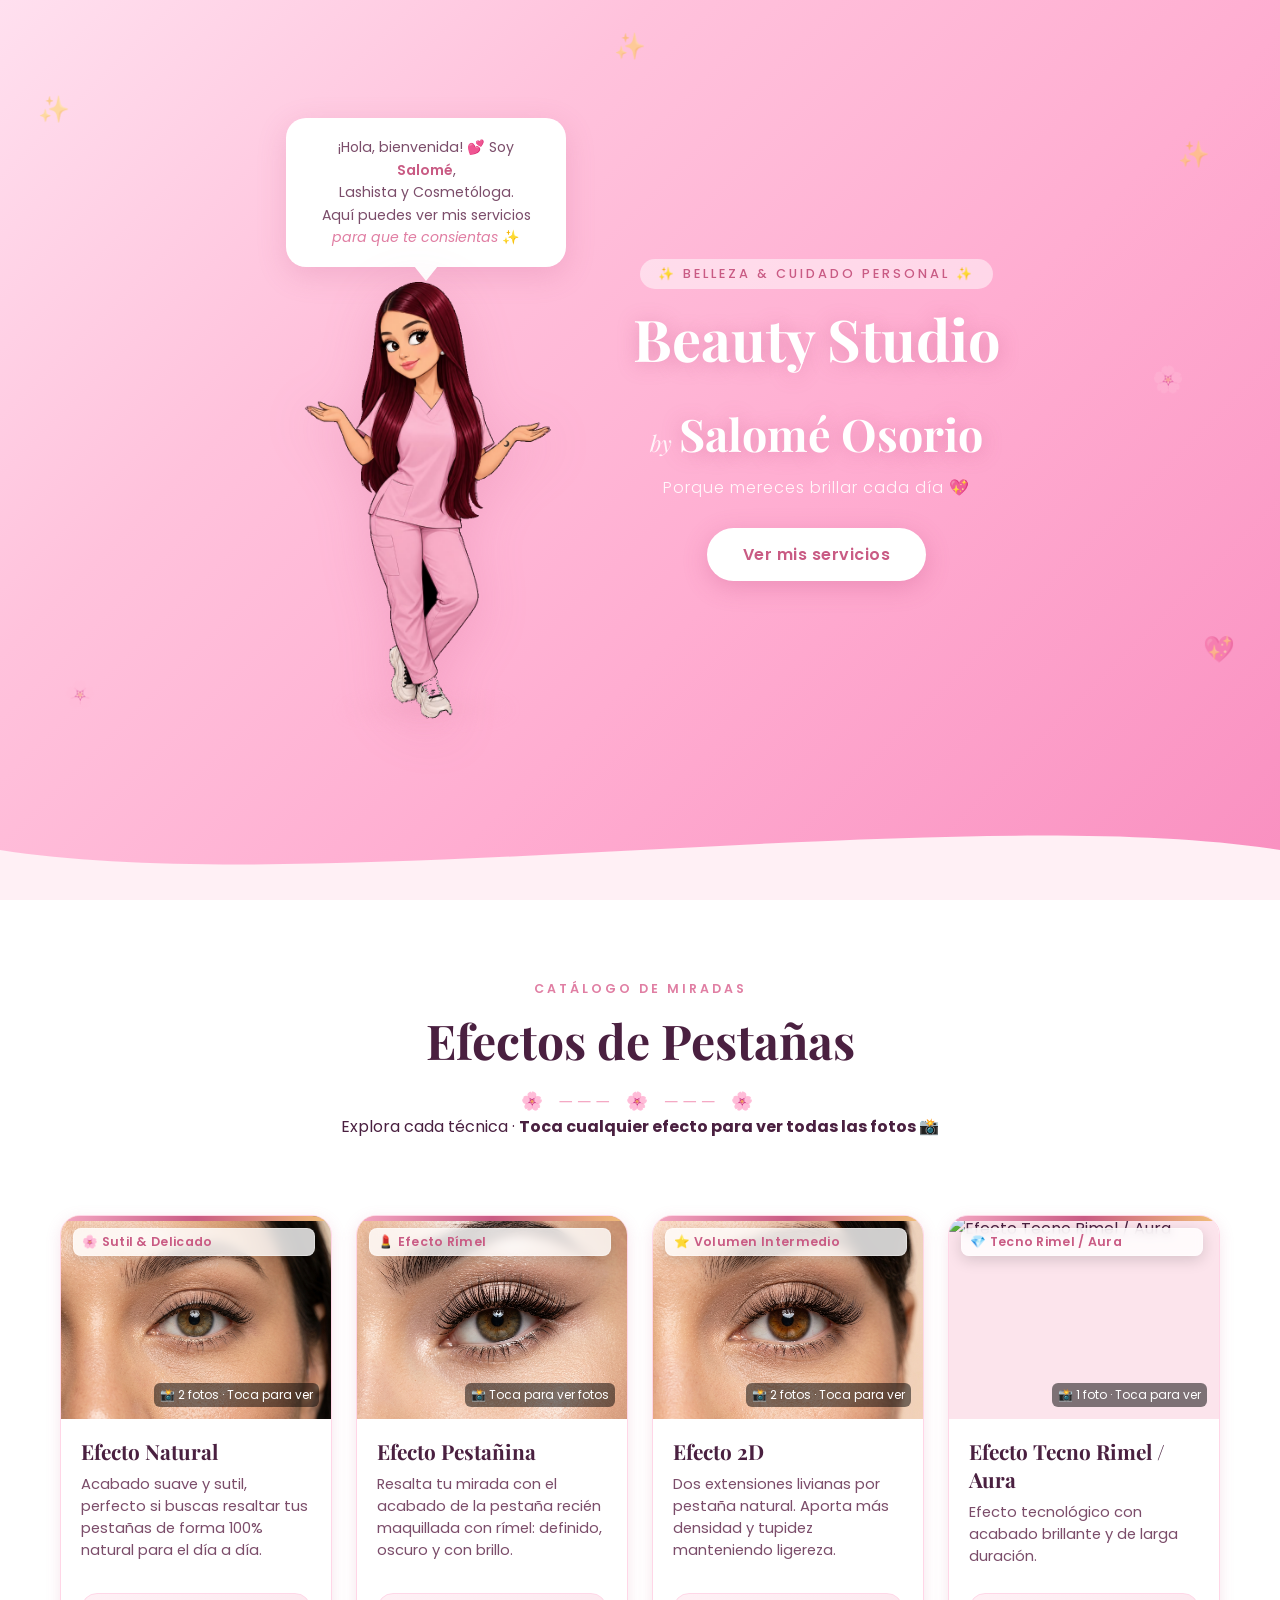
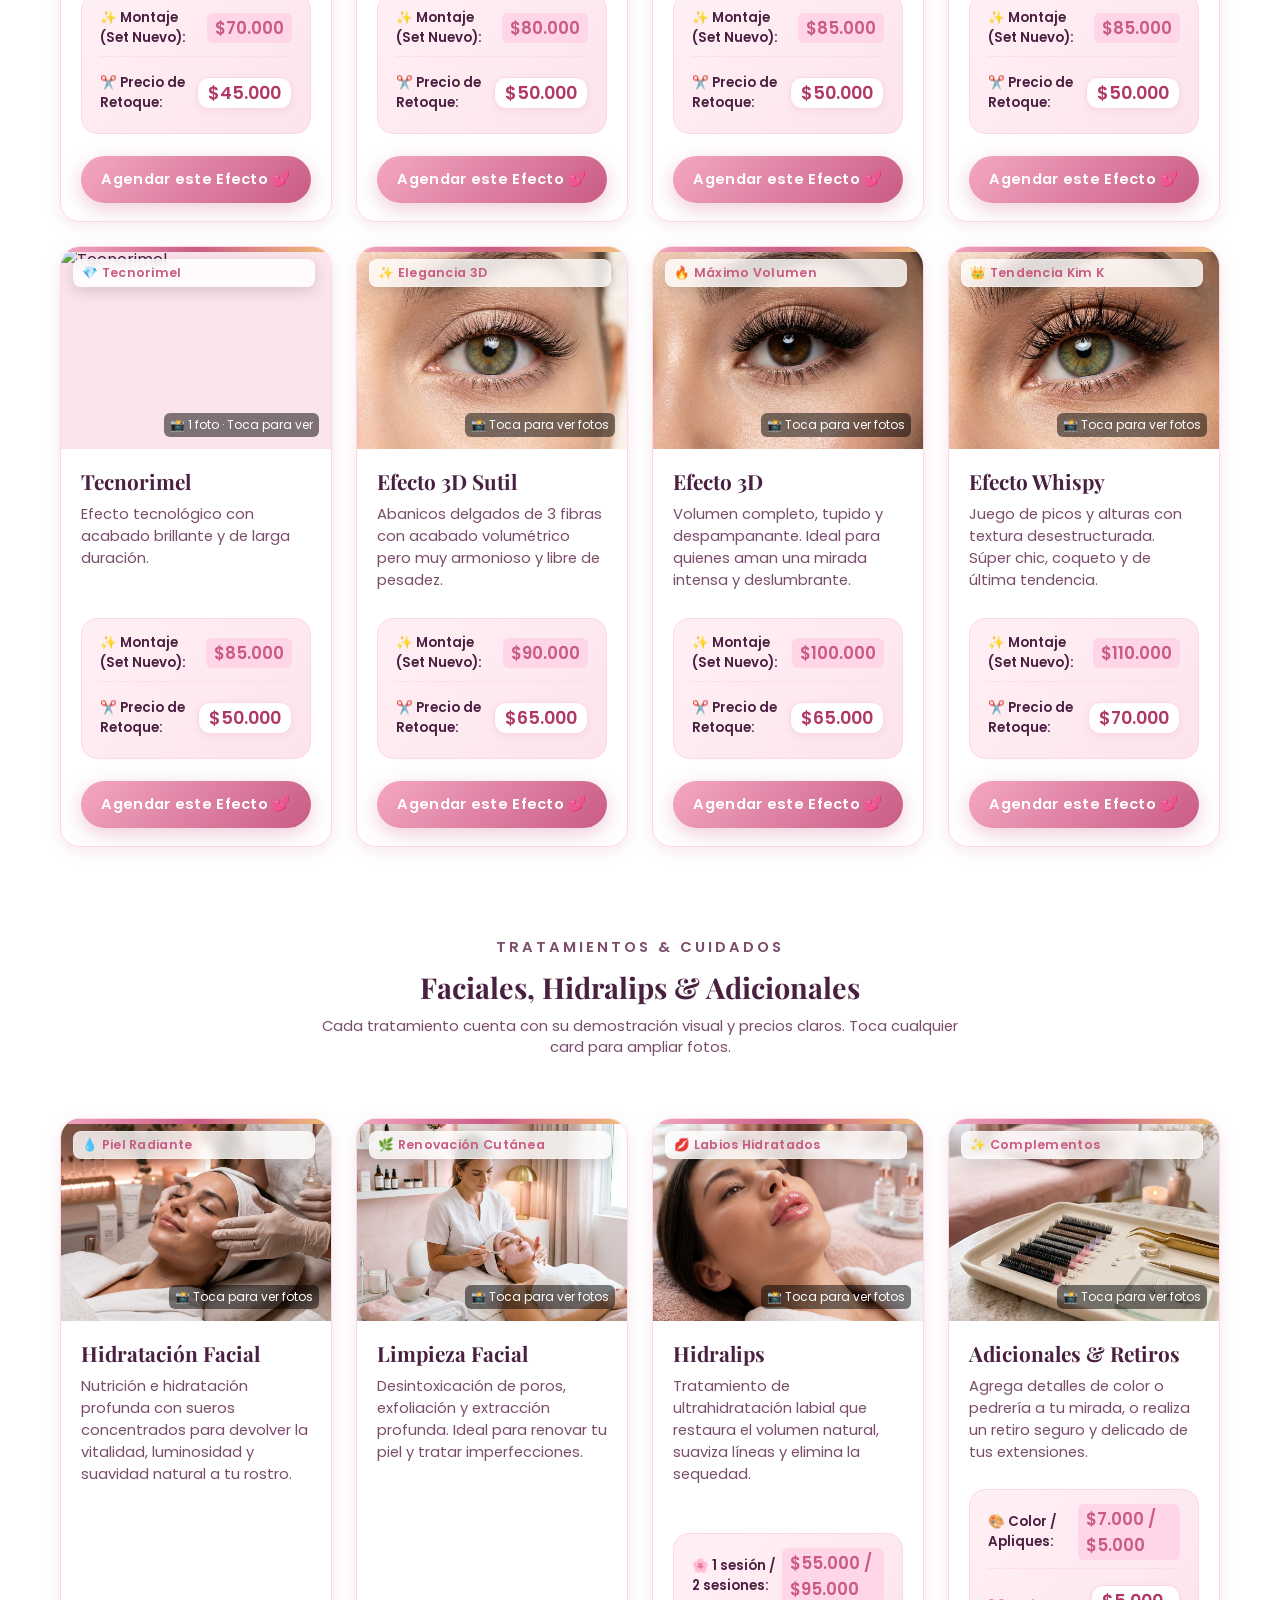
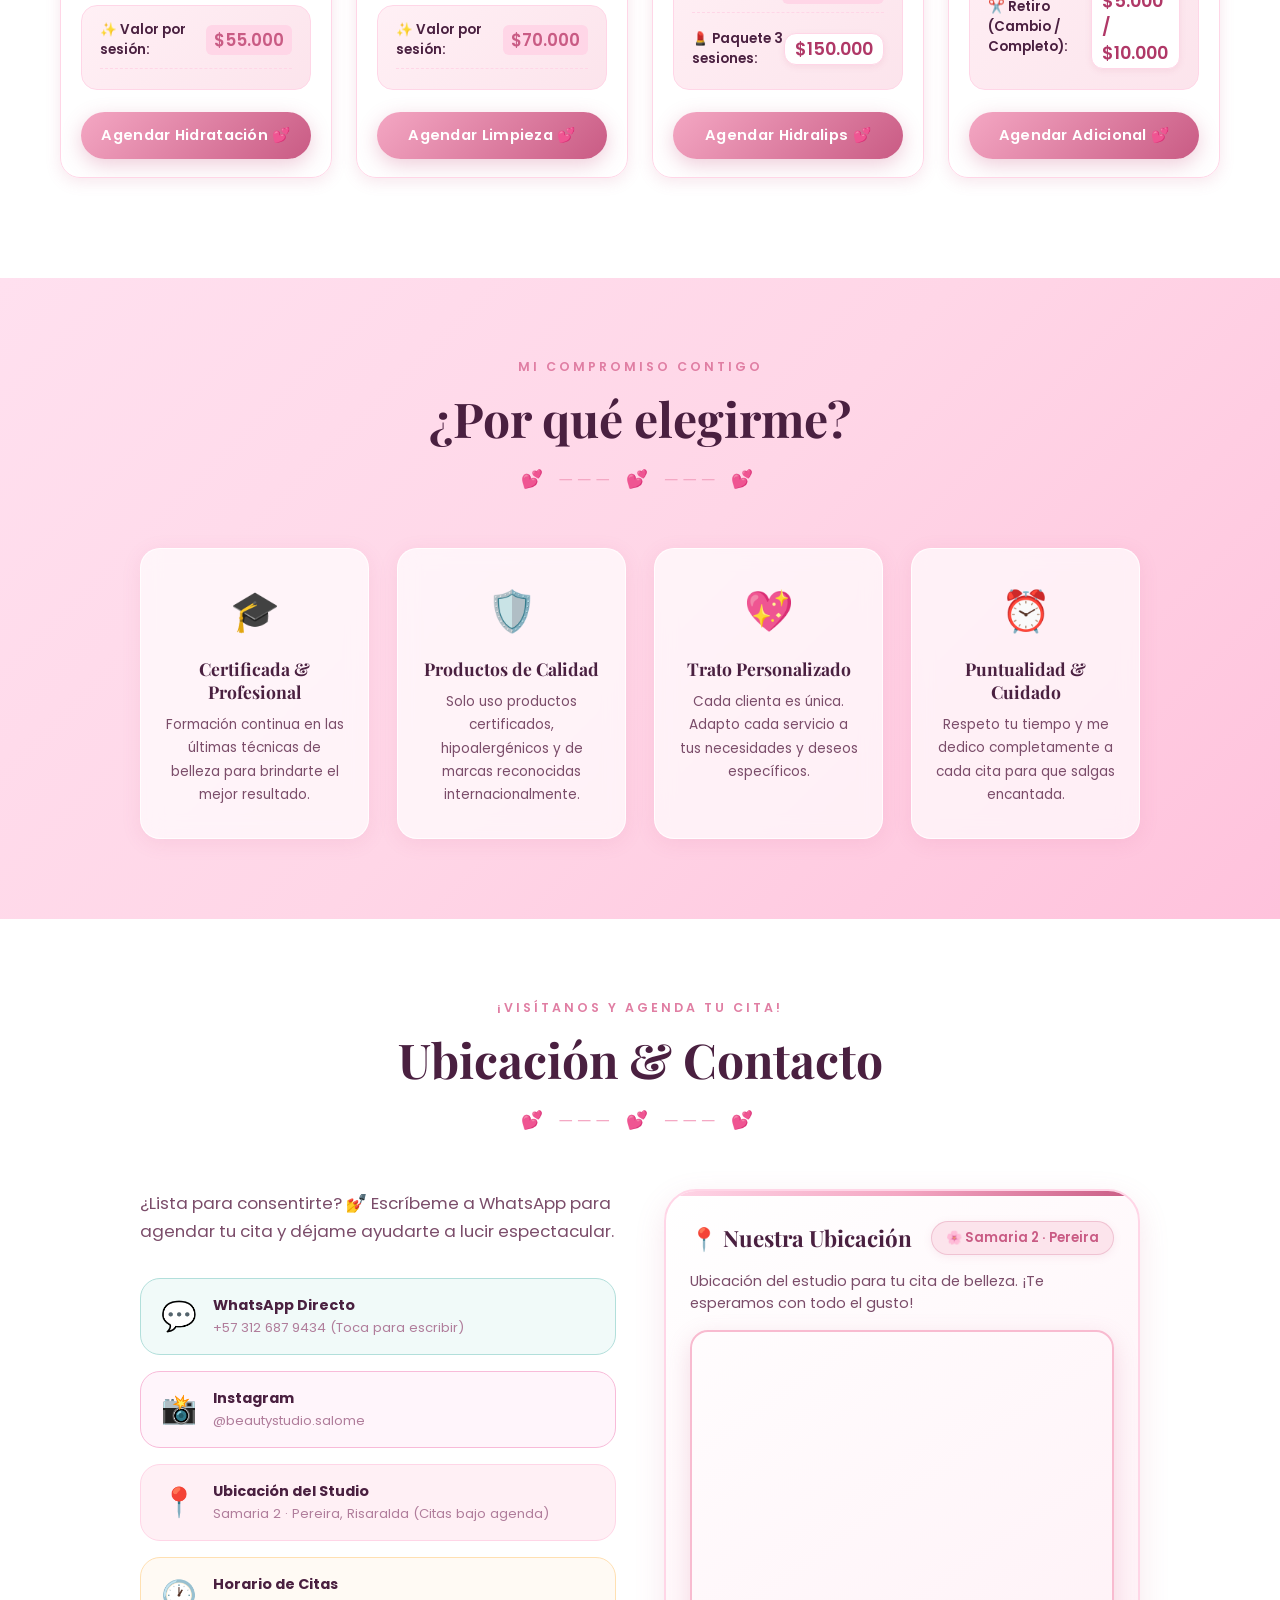
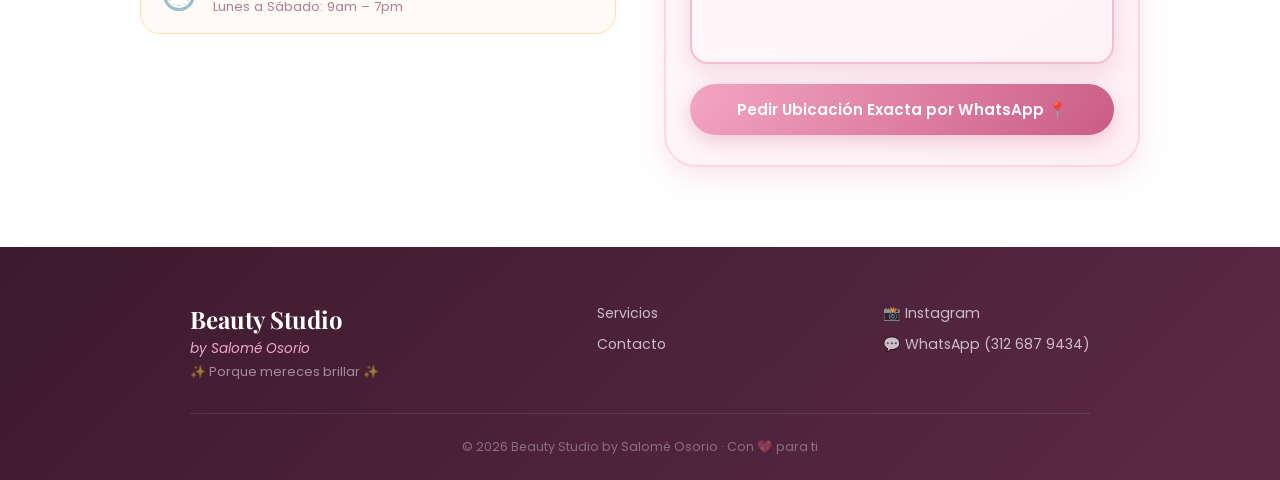
==== commit cee03421: "efect" ====
--- a/index.html
+++ b/index.html
@@ -173,6 +173,59 @@
             class="effect-btn" target="_blank" rel="noopener">Agendar este Efecto 💕</a>
         </div>
       </div>
+    <!-- CARD 3.5: EFECTO TECNO RIMEL / AURA -->
+    <div class="effect-card" data-service-id="tecnorimel" data-aos="fade-up" data-aos-delay="300">
+      <div class="effect-img-wrapper"
+           data-photos="img/tecnorimel.jpg"
+           data-title="Efecto Tecno Rimel / Aura"
+           data-desc="Efecto tecnológico con acabado brillante y de larga duración."
+           data-wa="https://wa.me/573126879434?text=%C2%A1Hola%20Salom%C3%A9!%20%F0%9F%8C%B8%20Me%20interesa%20agendar%20el%20*Tecno%20Rimel%20Aura*.">
+        <img src="img/tecnorimel.jpg" alt="Efecto Tecno Rimel / Aura" class="effect-img" />
+        <span class="effect-badge">💎 Tecno Rimel / Aura</span>
+        <span class="photo-hint">📸 1 foto · Toca para ver</span>
+      </div>
+      <div class="effect-card-content">
+        <h3>Efecto Tecno Rimel / Aura</h3>
+        <p class="effect-desc">Efecto tecnológico con acabado brillante y de larga duración.</p>
+        <div class="effect-prices">
+          <div class="price-row main-set">
+            <span class="price-label">✨ Montaje (Set Nuevo):</span>
+            <span class="price-amount">$85.000</span>
+          </div>
+          <div class="price-row retouch-set">
+            <span class="price-label">✂️ Precio de Retoque:</span>
+            <span class="price-amount">$50.000</span>
+          </div>
+        </div>
+        <a href="https://wa.me/573126879434?text=%C2%A1Hola%20Salom%C3%A9!%20%F0%9F%8C%B8%20Me%20interesa%20agendar%20el%20*Tecno%20Rimel%20Aura*." class="effect-btn" target="_blank" rel="noopener">Agendar este Efecto 💕</a>
+      </div>
+    </div>
+    <div class="effect-card" data-service-id="tecnorimel" data-aos="fade-up" data-aos-delay="300">
+      <div class="effect-img-wrapper"
+           data-photos="img/tecnorimel.jpg"
+           data-title="Tecnorimel"
+           data-desc="Efecto tecnológico con acabado brillante y de larga duración."
+           data-wa="https://wa.me/573126879434?text=%C2%A1Hola%20Salom%C3%A9!%20%F0%9F%8C%B8%20Me%20interesa%20agendar%20el%20*Tecnorimel*.">
+        <img src="img/tecnorimel.jpg" alt="Tecnorimel" class="effect-img" />
+        <span class="effect-badge">💎 Tecnorimel</span>
+        <span class="photo-hint">📸 1 foto · Toca para ver</span>
+      </div>
+      <div class="effect-card-content">
+        <h3>Tecnorimel</h3>
+        <p class="effect-desc">Efecto tecnológico con acabado brillante y de larga duración.</p>
+        <div class="effect-prices">
+          <div class="price-row main-set">
+            <span class="price-label">✨ Montaje (Set Nuevo):</span>
+            <span class="price-amount">$85.000</span>
+          </div>
+          <div class="price-row retouch-set">
+            <span class="price-label">✂️ Precio de Retoque:</span>
+            <span class="price-amount">$50.000</span>
+          </div>
+        </div>
+        <a href="https://wa.me/573126879434?text=%C2%A1Hola%20Salom%C3%A9!%20%F0%9F%8C%B8%20Me%20interesa%20agendar%20el%20*Tecnorimel*." class="effect-btn" target="_blank" rel="noopener">Agendar este Efecto 💕</a>
+      </div>
+    </div>
 
       <!-- CARD 4: EFECTO 3D SUTIL -->
       <div class="effect-card" data-service-id="efecto-3d-sutil" data-aos="fade-up">
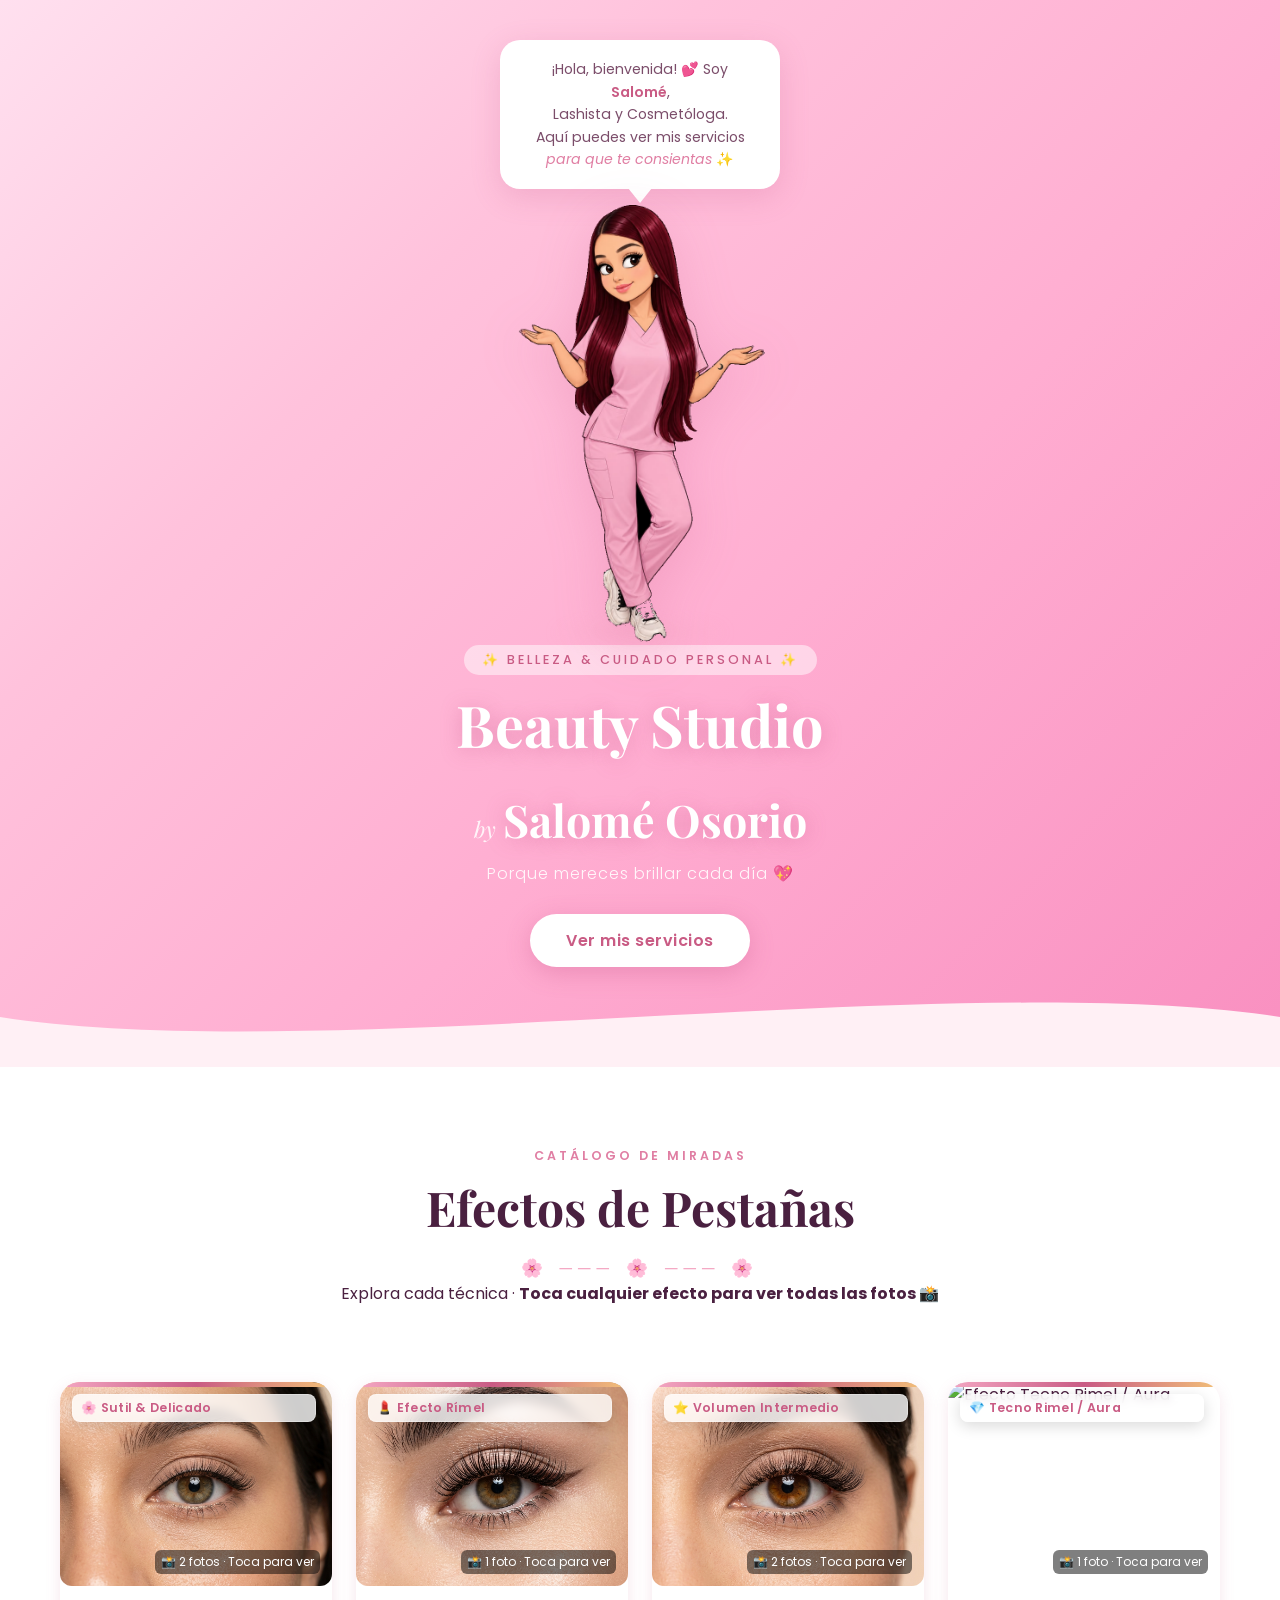
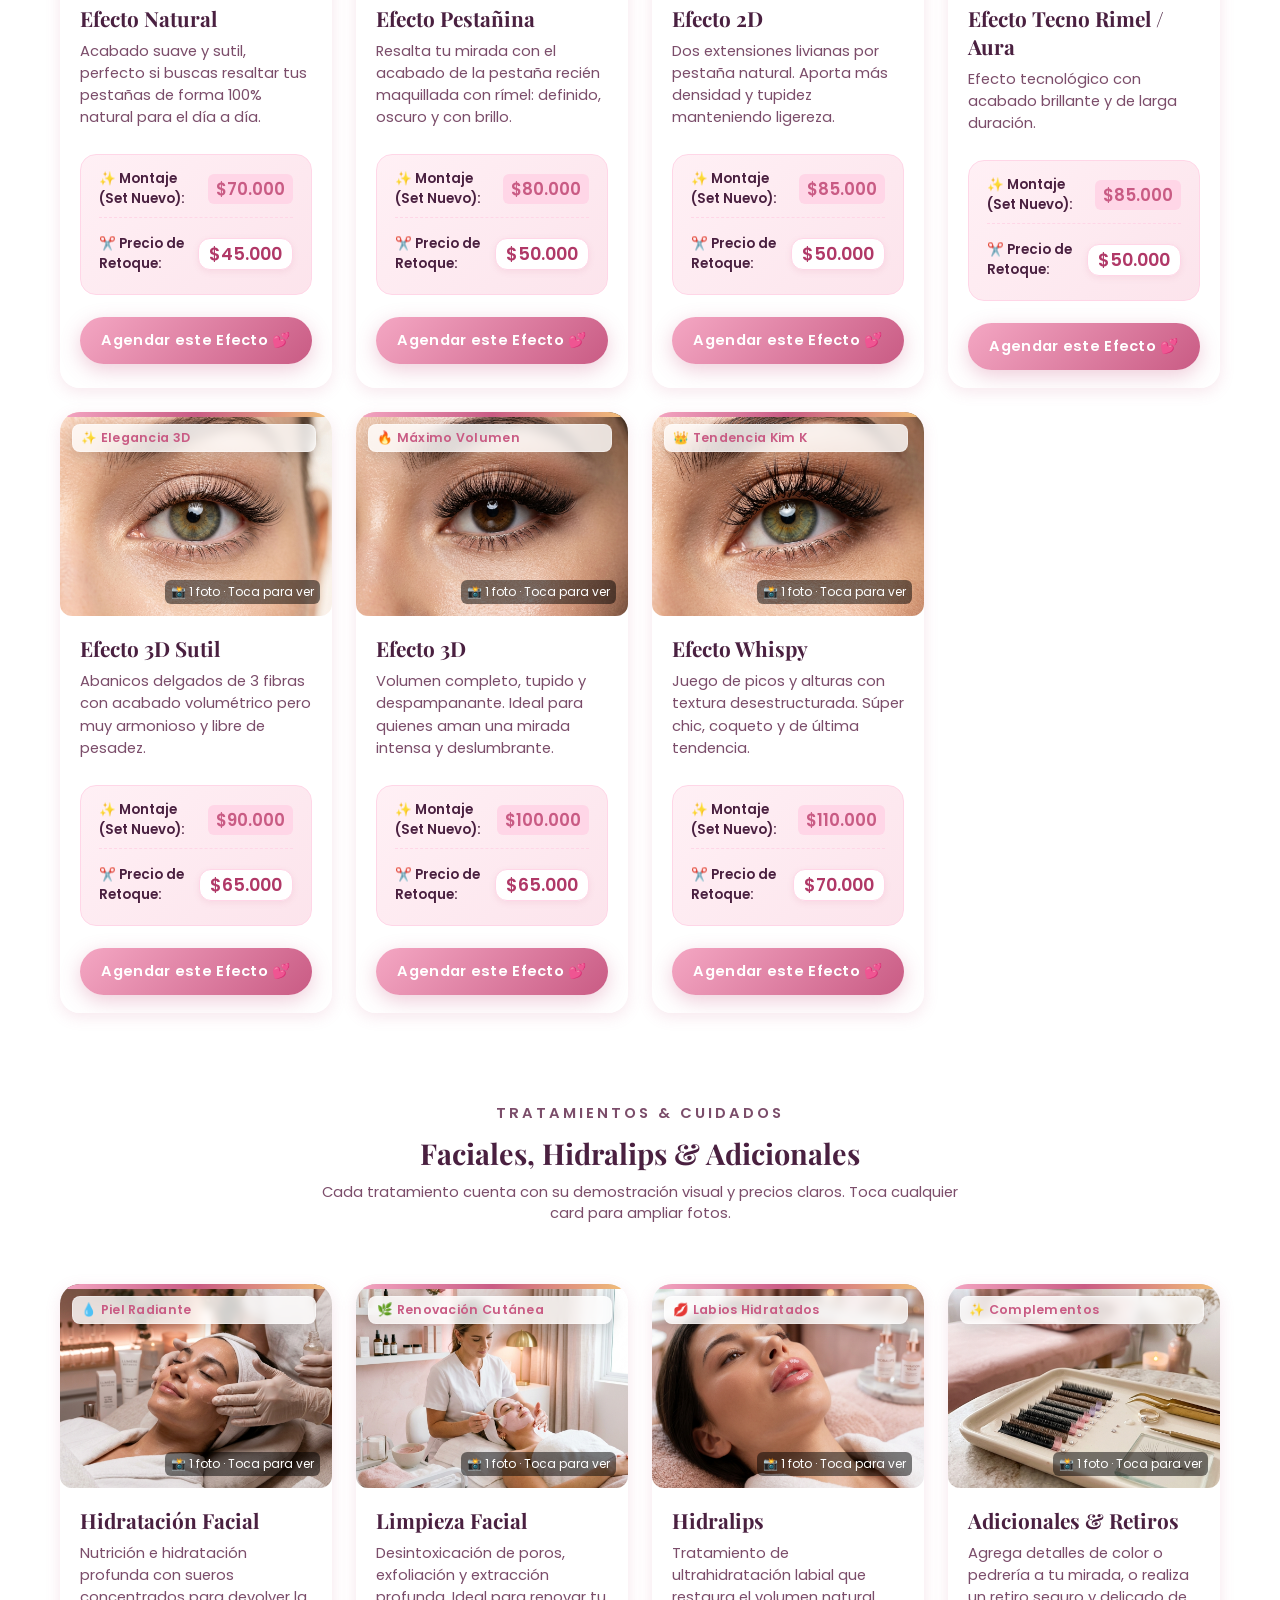
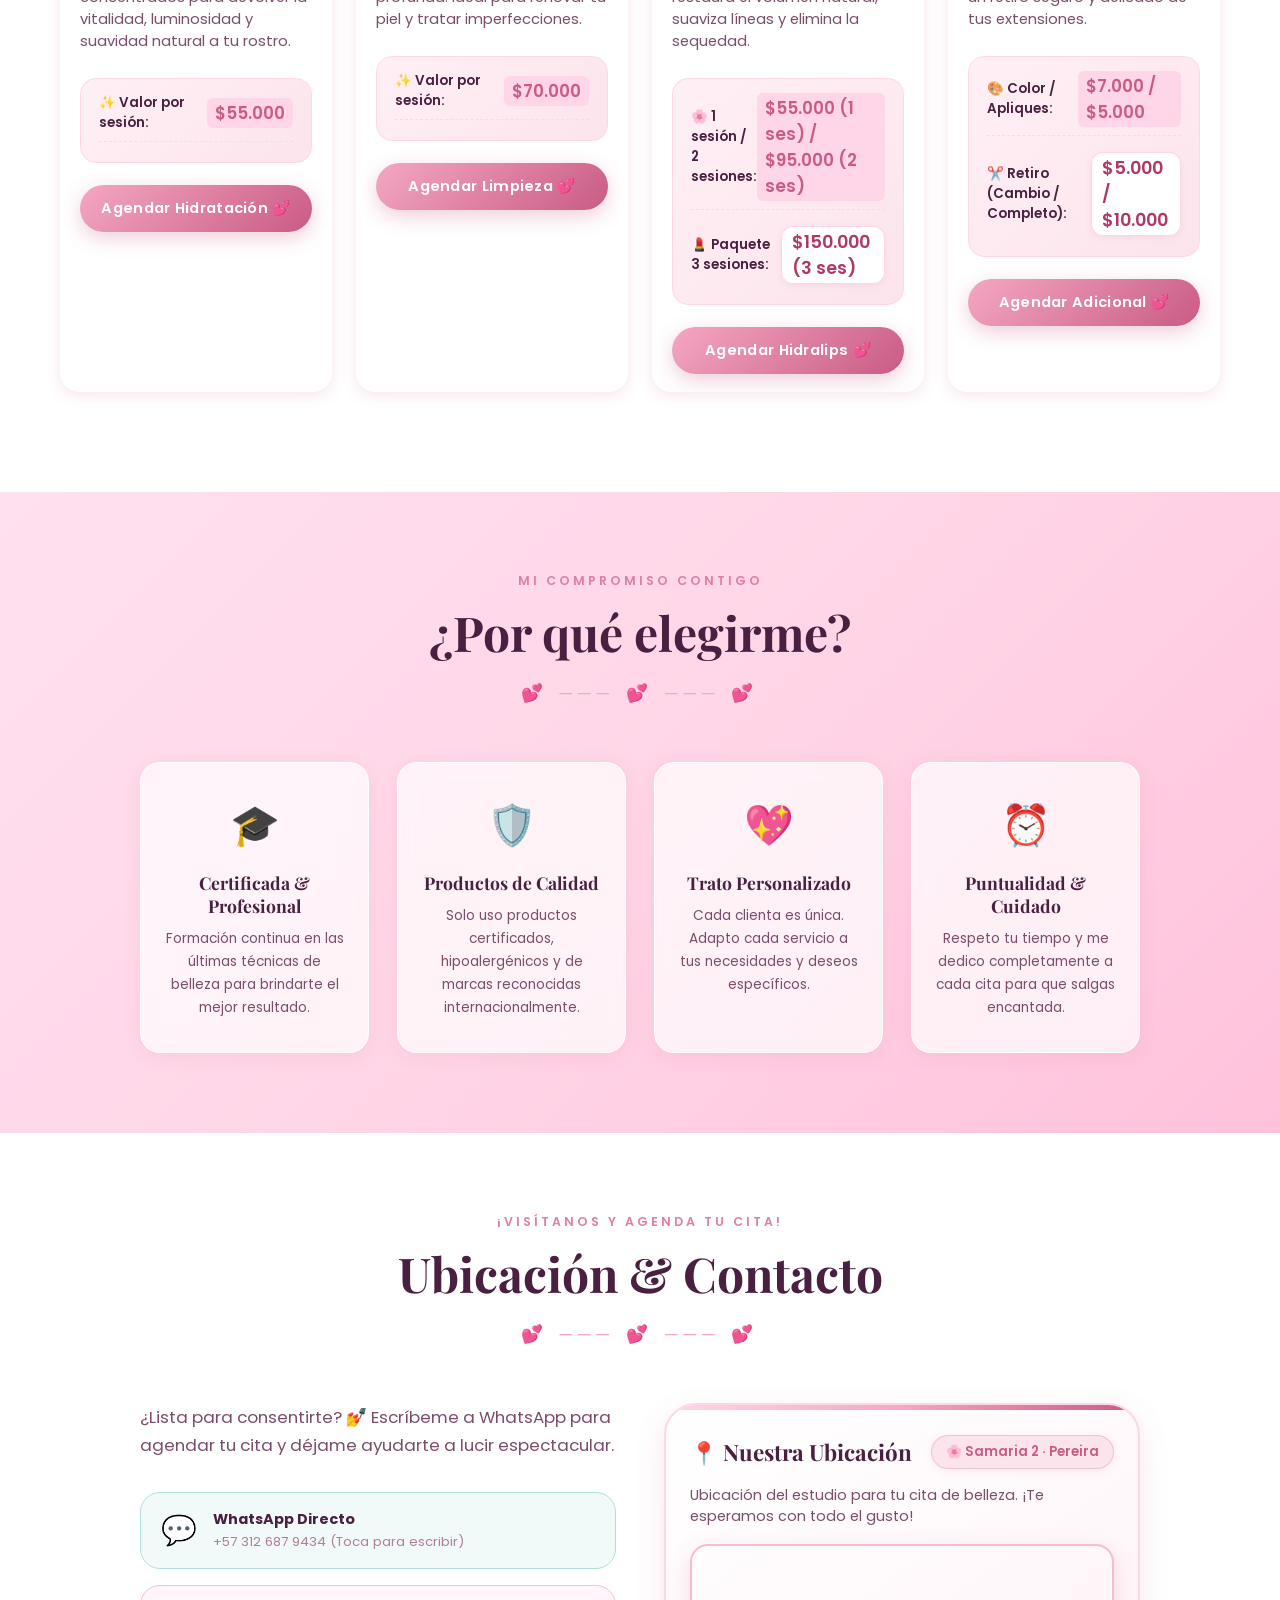
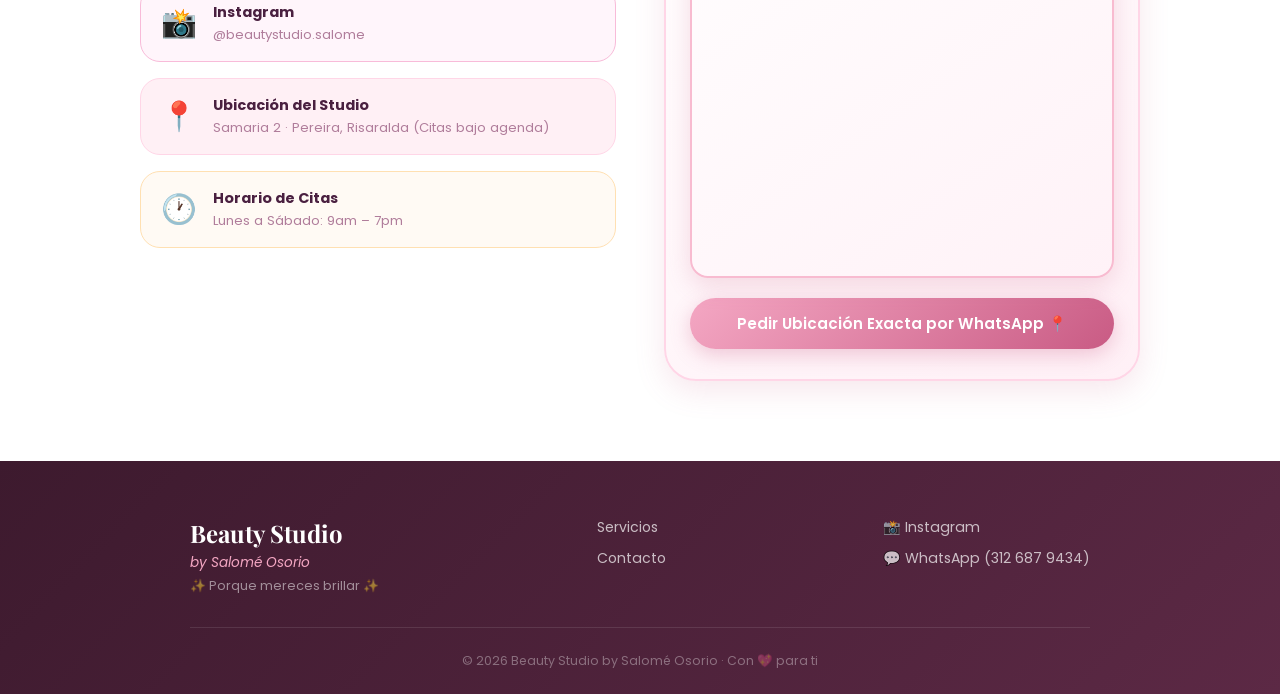
==== commit e8483c97: "resp" ====
--- a/index.html
+++ b/index.html
@@ -200,32 +200,7 @@
         <a href="https://wa.me/573126879434?text=%C2%A1Hola%20Salom%C3%A9!%20%F0%9F%8C%B8%20Me%20interesa%20agendar%20el%20*Tecno%20Rimel%20Aura*." class="effect-btn" target="_blank" rel="noopener">Agendar este Efecto 💕</a>
       </div>
     </div>
-    <div class="effect-card" data-service-id="tecnorimel" data-aos="fade-up" data-aos-delay="300">
-      <div class="effect-img-wrapper"
-           data-photos="img/tecnorimel.jpg"
-           data-title="Tecnorimel"
-           data-desc="Efecto tecnológico con acabado brillante y de larga duración."
-           data-wa="https://wa.me/573126879434?text=%C2%A1Hola%20Salom%C3%A9!%20%F0%9F%8C%B8%20Me%20interesa%20agendar%20el%20*Tecnorimel*.">
-        <img src="img/tecnorimel.jpg" alt="Tecnorimel" class="effect-img" />
-        <span class="effect-badge">💎 Tecnorimel</span>
-        <span class="photo-hint">📸 1 foto · Toca para ver</span>
-      </div>
-      <div class="effect-card-content">
-        <h3>Tecnorimel</h3>
-        <p class="effect-desc">Efecto tecnológico con acabado brillante y de larga duración.</p>
-        <div class="effect-prices">
-          <div class="price-row main-set">
-            <span class="price-label">✨ Montaje (Set Nuevo):</span>
-            <span class="price-amount">$85.000</span>
-          </div>
-          <div class="price-row retouch-set">
-            <span class="price-label">✂️ Precio de Retoque:</span>
-            <span class="price-amount">$50.000</span>
-          </div>
-        </div>
-        <a href="https://wa.me/573126879434?text=%C2%A1Hola%20Salom%C3%A9!%20%F0%9F%8C%B8%20Me%20interesa%20agendar%20el%20*Tecnorimel*." class="effect-btn" target="_blank" rel="noopener">Agendar este Efecto 💕</a>
-      </div>
-    </div>
+
 
       <!-- CARD 4: EFECTO 3D SUTIL -->
       <div class="effect-card" data-service-id="efecto-3d-sutil" data-aos="fade-up">
--- a/styles.css
+++ b/styles.css
@@ -83,6 +83,15 @@
 }
 
 @media (max-width: 768px) {
+  .effects-grid {
+    grid-template-columns: repeat(auto-fit, minmax(200px, 1fr));
+    gap: 20px;
+    padding: 8px 12px;
+  }
+  .effect-card {
+    padding: 12px;
+  }
+}
   .floating-petals {
     display: none !important; /* Ocultar en móviles para evitar obstrucción */
   }
@@ -509,6 +518,13 @@
    =========================== */
 .effects-grid {
   display: grid;
+  grid-template-columns: repeat(auto-fit, minmax(250px, 1fr));
+  gap: 32px;
+  max-width: 1200px;
+  margin: 0 auto 60px auto;
+  padding: 10px 20px;
+}
+  display: grid;
   grid-template-columns: repeat(auto-fit, minmax(310px, 1fr));
   gap: 32px;
   max-width: 1200px;
@@ -546,6 +562,18 @@
 }
 
 .effect-img-wrapper {
+  overflow: hidden;
+  border-radius: 12px;
+  transition: transform 0.3s ease;
+}
+.effect-img-wrapper img {
+  width: 100%;
+  height: auto;
+  object-fit: cover;
+}
+.effect-img-wrapper:hover img {
+  transform: scale(1.05);
+}
   position: relative;
   width: 100%;
   height: 240px;
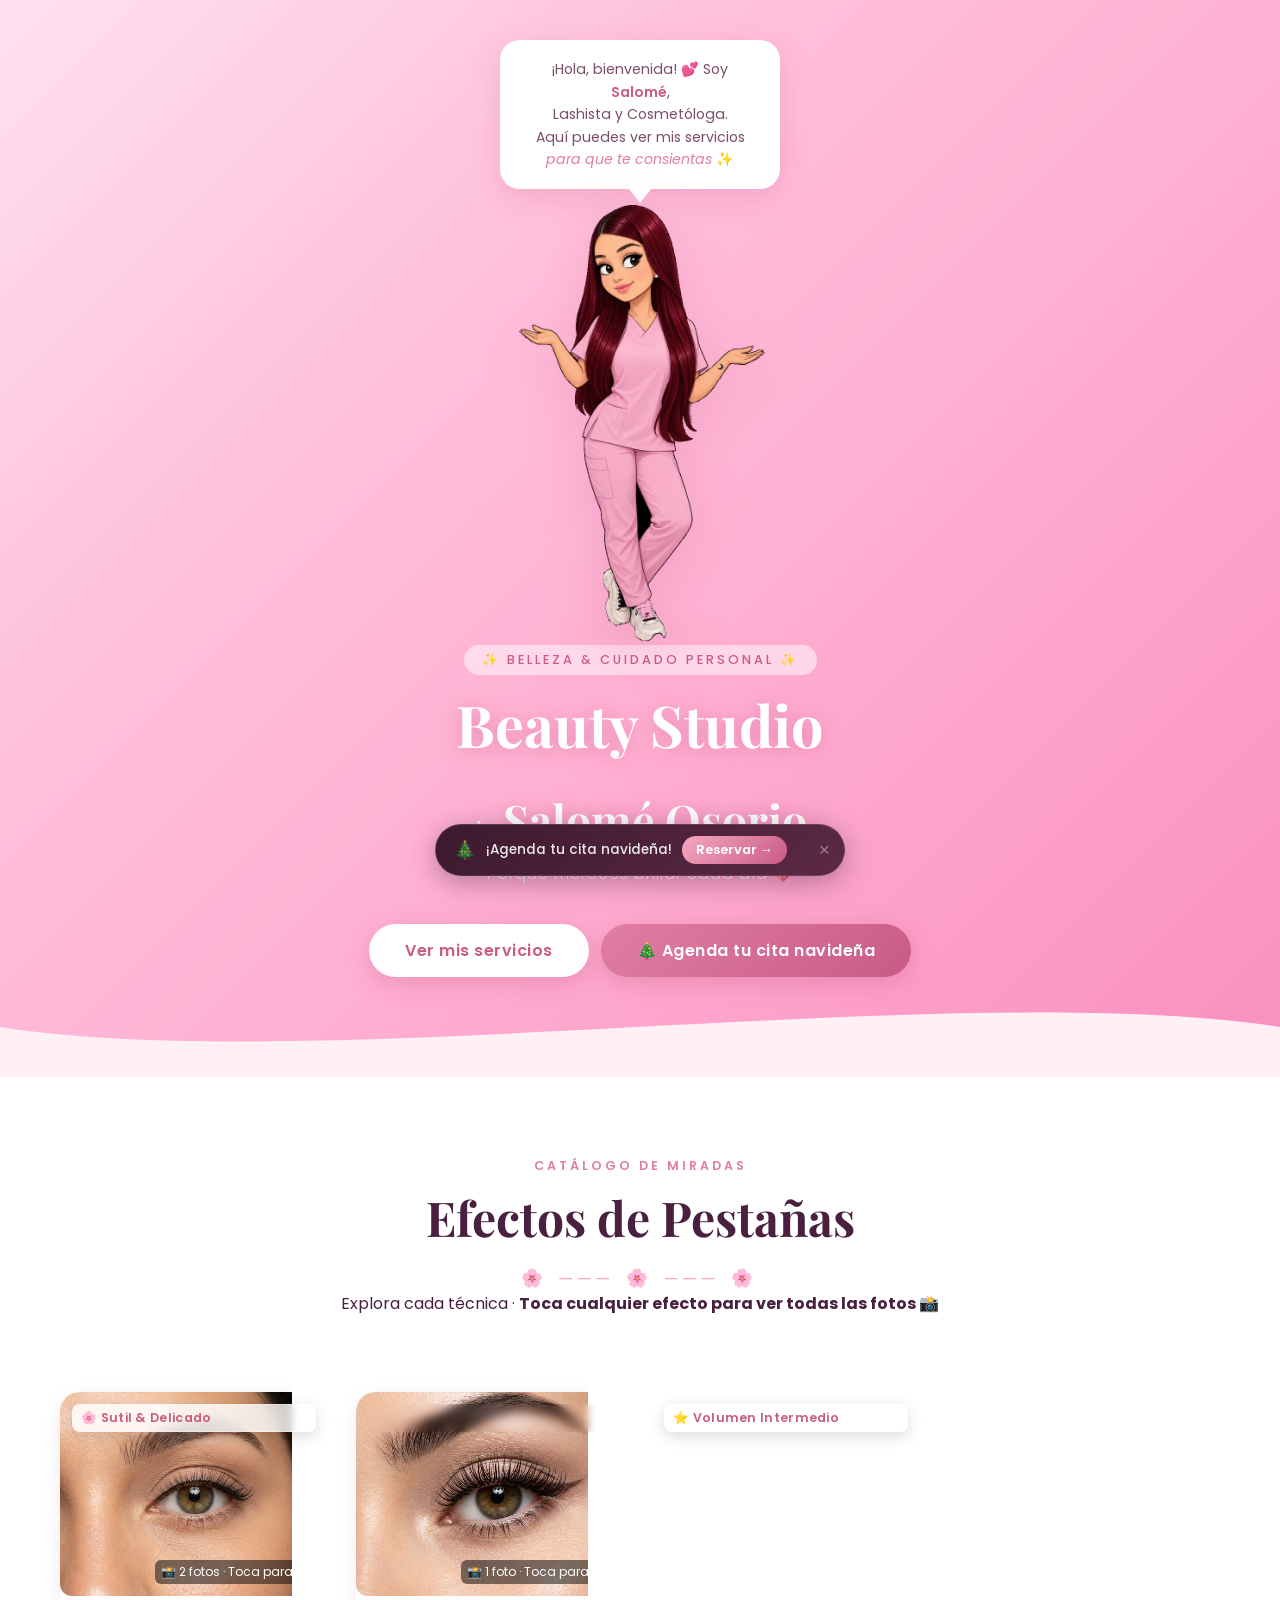
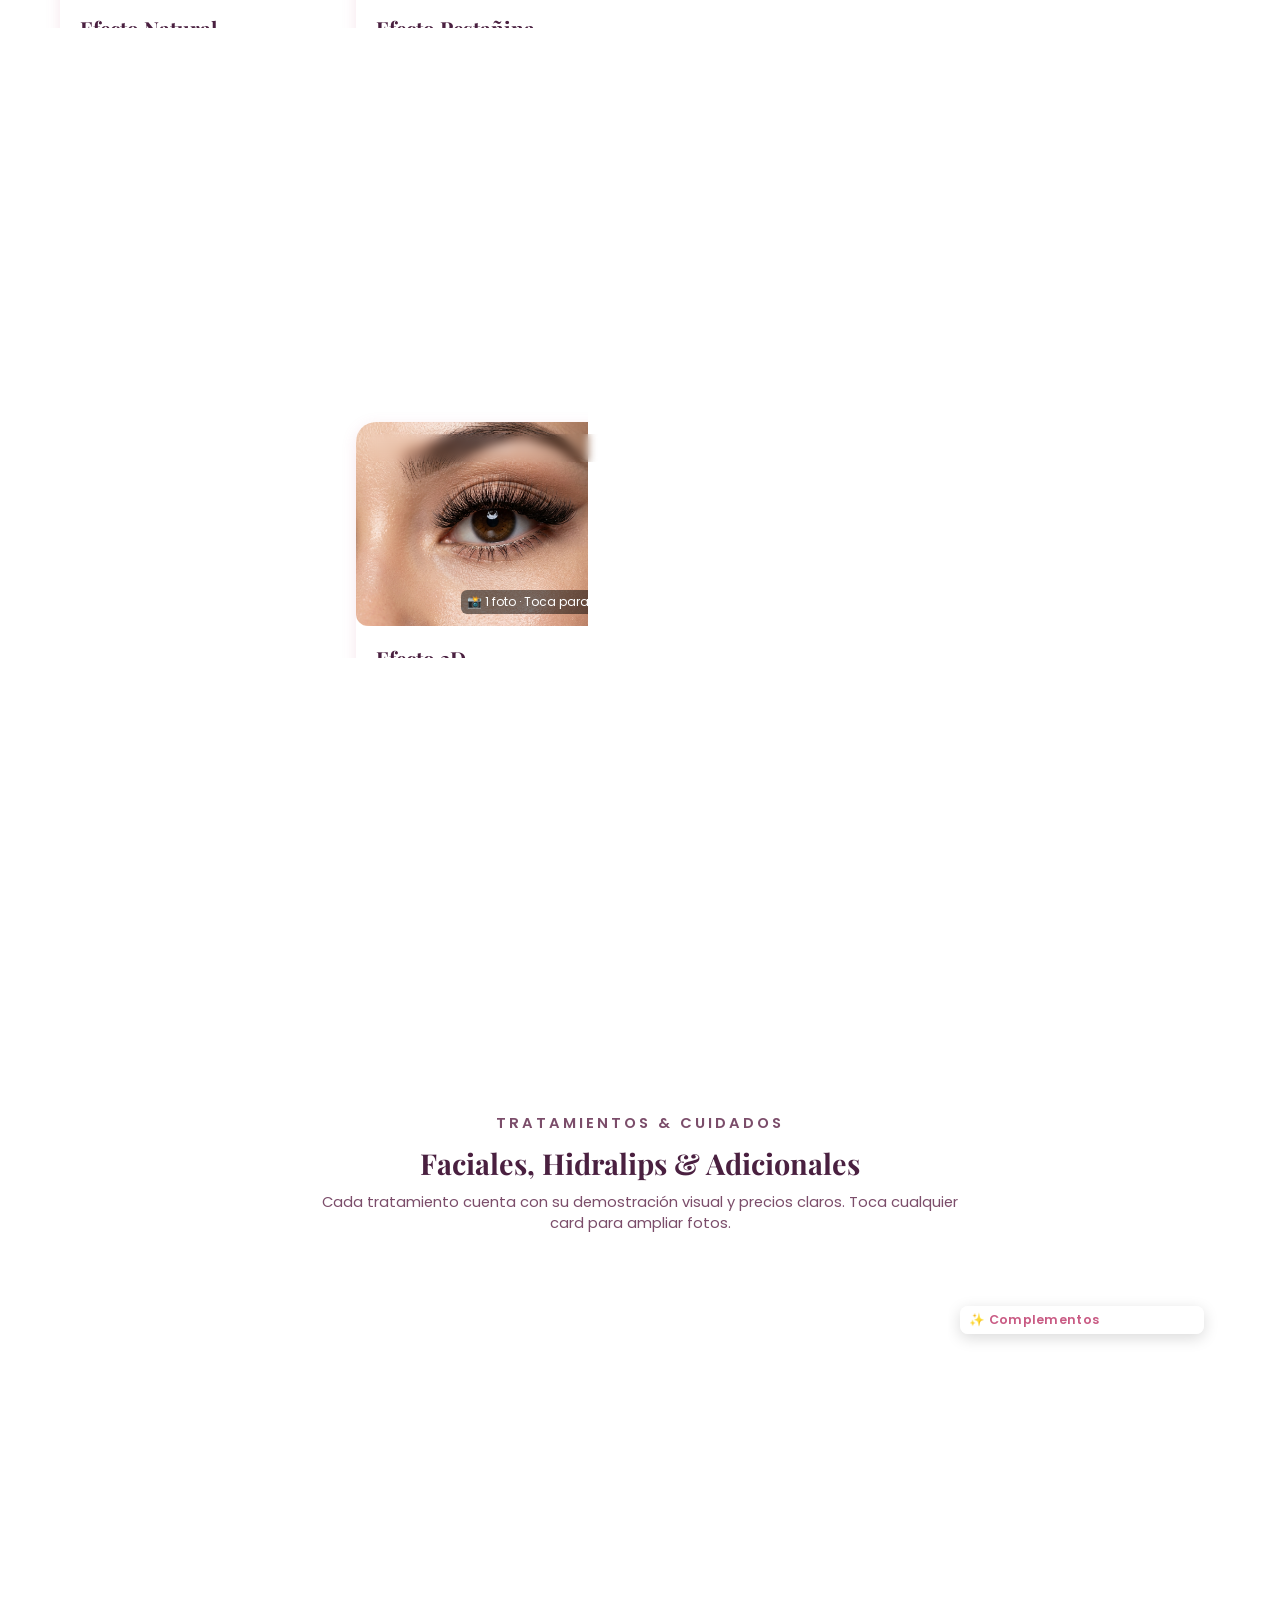
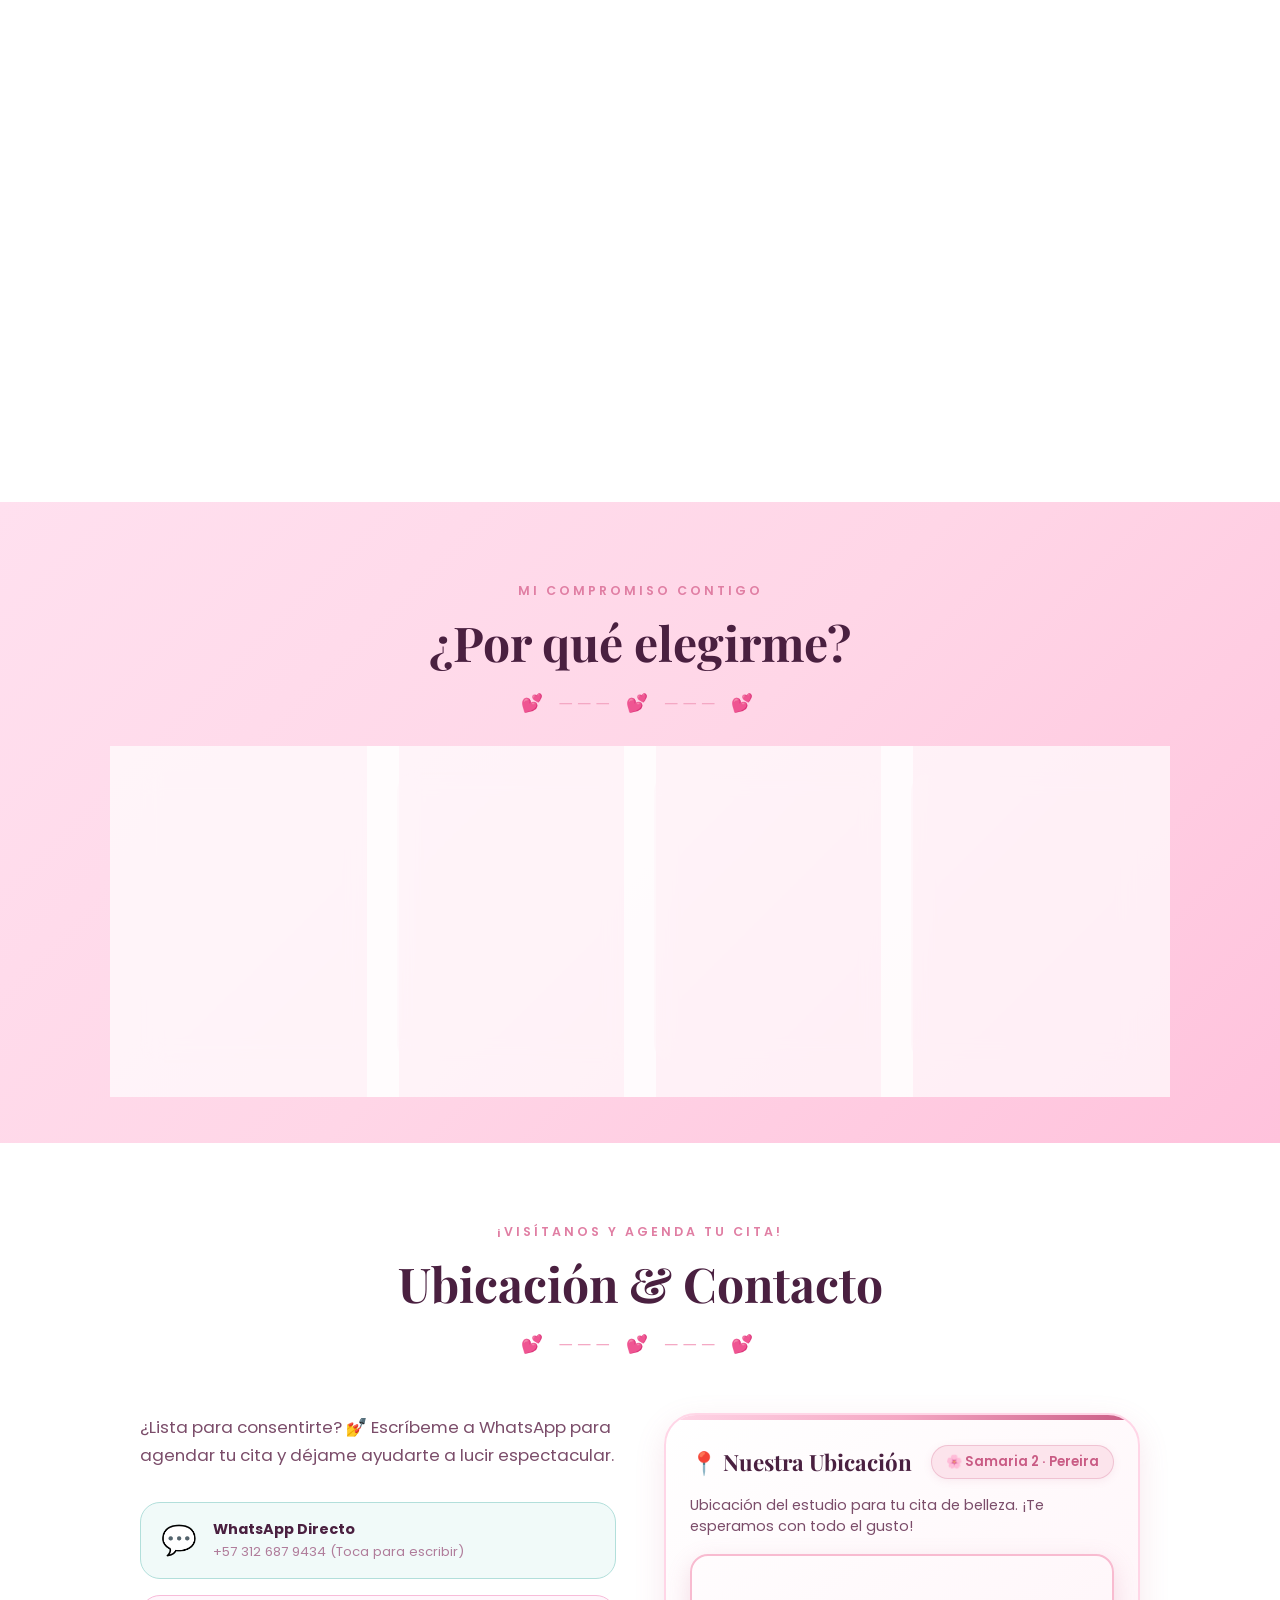
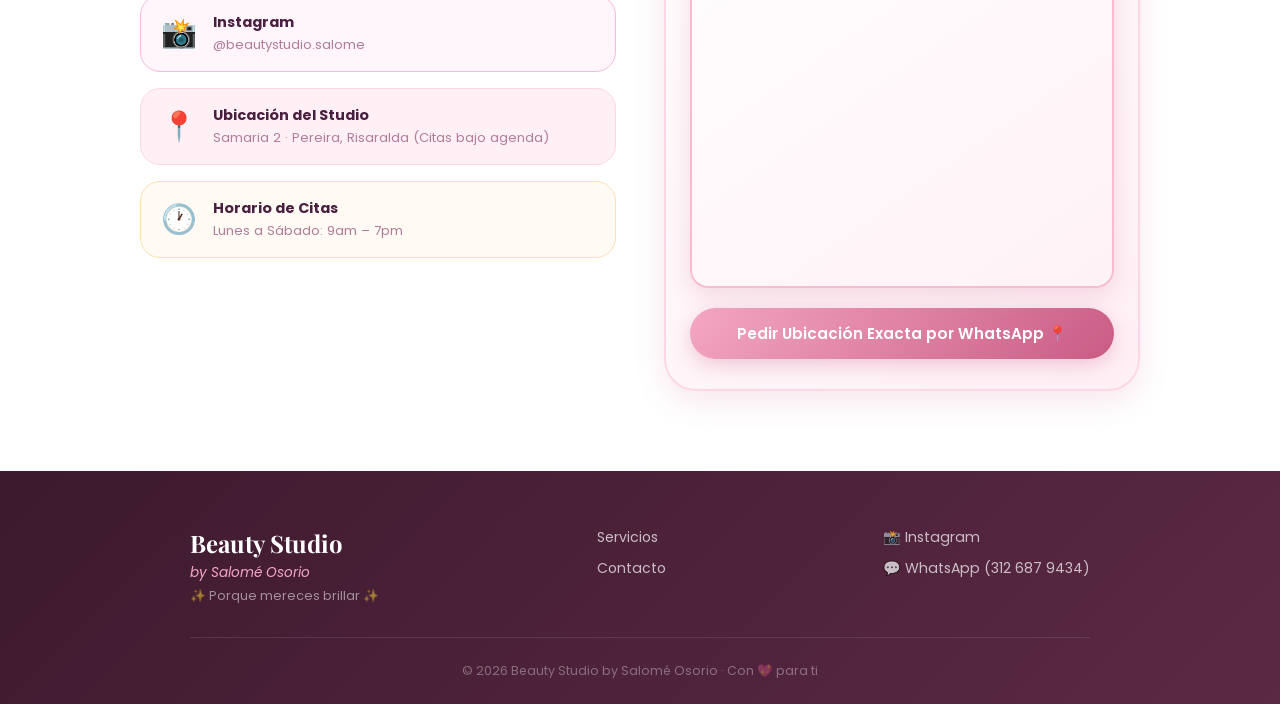
==== commit fe7b32e2: "bof" ====
--- a/index.html
+++ b/index.html
@@ -58,6 +58,7 @@
         </h1>
         <p class="brand-slogan">Porque mereces brillar cada día 💖</p>
         <a href="#servicios" class="cta-btn">Ver mis servicios</a>
+        <a href="agenda.html" class="cta-btn cta-agenda">🎄 Agenda tu cita navideña</a>
       </div>
     </div>
 
@@ -590,8 +591,31 @@
     </div>
   </div>
 
+  <!-- BANNER AGENDA NAVIDEÑA FLOTANTE -->
+  <div class="xmas-floating-banner" id="xmasFloatingBanner">
+    <a href="agenda.html" class="xmas-banner-link">
+      <span class="xmas-banner-icon">🎄</span>
+      <span class="xmas-banner-text">¡Agenda tu cita navideña!</span>
+      <span class="xmas-banner-cta">Reservar →</span>
+    </a>
+    <button class="xmas-banner-close" id="xmasBannerClose" aria-label="Cerrar">×</button>
+  </div>
+
   <!-- JavaScript Principal -->
   <script src="script.js"></script>
+  <script>
+    // Banner navideño flotante
+    const banner = document.getElementById('xmasFloatingBanner');
+    const closeBtn = document.getElementById('xmasBannerClose');
+    if (closeBtn && banner) {
+      closeBtn.addEventListener('click', (e) => {
+        e.preventDefault();
+        banner.style.transform = 'translateY(100px)';
+        banner.style.opacity = '0';
+        setTimeout(() => banner.style.display = 'none', 400);
+      });
+    }
+  </script>
 </body>
 
 </html>
--- a/styles.css
+++ b/styles.css
@@ -1530,3 +1530,130 @@
   margin-top: 4px;
 }
 
+/* ===========================
+   AGENDA — CTA HERO
+   =========================== */
+.cta-agenda {
+  background: linear-gradient(135deg, var(--pink-deep), var(--pink-dark)) !important;
+  color: #fff !important;
+  margin-top: 10px !important;
+  margin-left: 8px !important;
+  box-shadow: 0 6px 22px rgba(201,91,132,0.35) !important;
+}
+
+.cta-agenda:hover {
+  background: linear-gradient(135deg, var(--pink-dark), #a43a63) !important;
+  color: #fff !important;
+  transform: translateY(-3px) !important;
+  box-shadow: 0 12px 30px rgba(201,91,132,0.5) !important;
+}
+
+/* ===========================
+   BANNER FLOTANTE AGENDA
+   =========================== */
+.xmas-floating-banner {
+  position: fixed;
+  bottom: 24px;
+  left: 50%;
+  transform: translateX(-50%);
+  z-index: 9000;
+  display: flex;
+  align-items: center;
+  background: linear-gradient(135deg, #3d1a2e, #5c2945);
+  border-radius: 50px;
+  box-shadow: 0 6px 28px rgba(74,32,64,0.4);
+  border: 1px solid rgba(255,255,255,0.12);
+  overflow: hidden;
+  animation: bannerSlideUp 0.65s cubic-bezier(0.34,1.4,0.64,1) 2s both;
+  transition: transform 0.4s ease, opacity 0.4s ease;
+}
+
+@keyframes bannerSlideUp {
+  from { opacity: 0; transform: translateX(-50%) translateY(50px); }
+  to   { opacity: 1; transform: translateX(-50%) translateY(0); }
+}
+
+.xmas-banner-link {
+  display: flex;
+  align-items: center;
+  gap: 10px;
+  padding: 11px 18px;
+  text-decoration: none;
+  color: rgba(255,255,255,0.9);
+  transition: background 0.22s;
+}
+
+.xmas-banner-link:hover {
+  background: rgba(255,255,255,0.07);
+}
+
+.xmas-banner-icon {
+  font-size: 1.1rem;
+  opacity: 0.8;
+}  50%       { transform: rotate(5deg); }
+}
+
+.xmas-banner-text {
+  font-size: 0.88rem;
+  font-weight: 500;
+  white-space: nowrap;
+}
+
+.xmas-banner-cta {
+  font-size: 0.82rem;
+  font-weight: 700;
+  background: linear-gradient(135deg, #f4a7c3, #c95b84);
+  color: #fff;
+  padding: 5px 14px;
+  border-radius: 20px;
+  white-space: nowrap;
+}
+
+.xmas-banner-text {
+  font-size: 0.85rem;
+  font-weight: 500;
+  white-space: nowrap;
+}
+
+.xmas-banner-cta {
+  font-size: 0.8rem;
+  font-weight: 600;
+  background: linear-gradient(135deg, var(--pink-main), var(--pink-dark));
+  color: #fff;
+  padding: 5px 14px;
+  border-radius: 20px;
+  white-space: nowrap;
+}
+
+.xmas-banner-close {
+  background: none;
+  border: none;
+  color: rgba(255,255,255,0.4);
+  font-size: 1.2rem;
+  cursor: pointer;
+  padding: 10px 14px;
+  transition: color 0.2s;
+  line-height: 1;
+  font-family: Arial, sans-serif;
+}
+
+.xmas-banner-close:hover {
+  color: rgba(255,255,255,0.85);
+}
+
+@media (max-width: 480px) {
+  .xmas-floating-banner {
+    bottom: 16px;
+    left: 12px;
+    right: 12px;
+    transform: none;
+    animation: bannerSlideUpMobile 0.65s cubic-bezier(0.34,1.4,0.64,1) 2s both;
+  }
+  @keyframes bannerSlideUpMobile {
+    from { opacity: 0; transform: translateY(50px); }
+    to   { opacity: 1; transform: translateY(0); }
+  }
+  .xmas-banner-text { font-size: 0.78rem; }
+  .xmas-banner-cta  { font-size: 0.72rem; padding: 4px 10px; }
+  .cta-agenda { margin-left: 0 !important; margin-top: 12px !important; }
+}
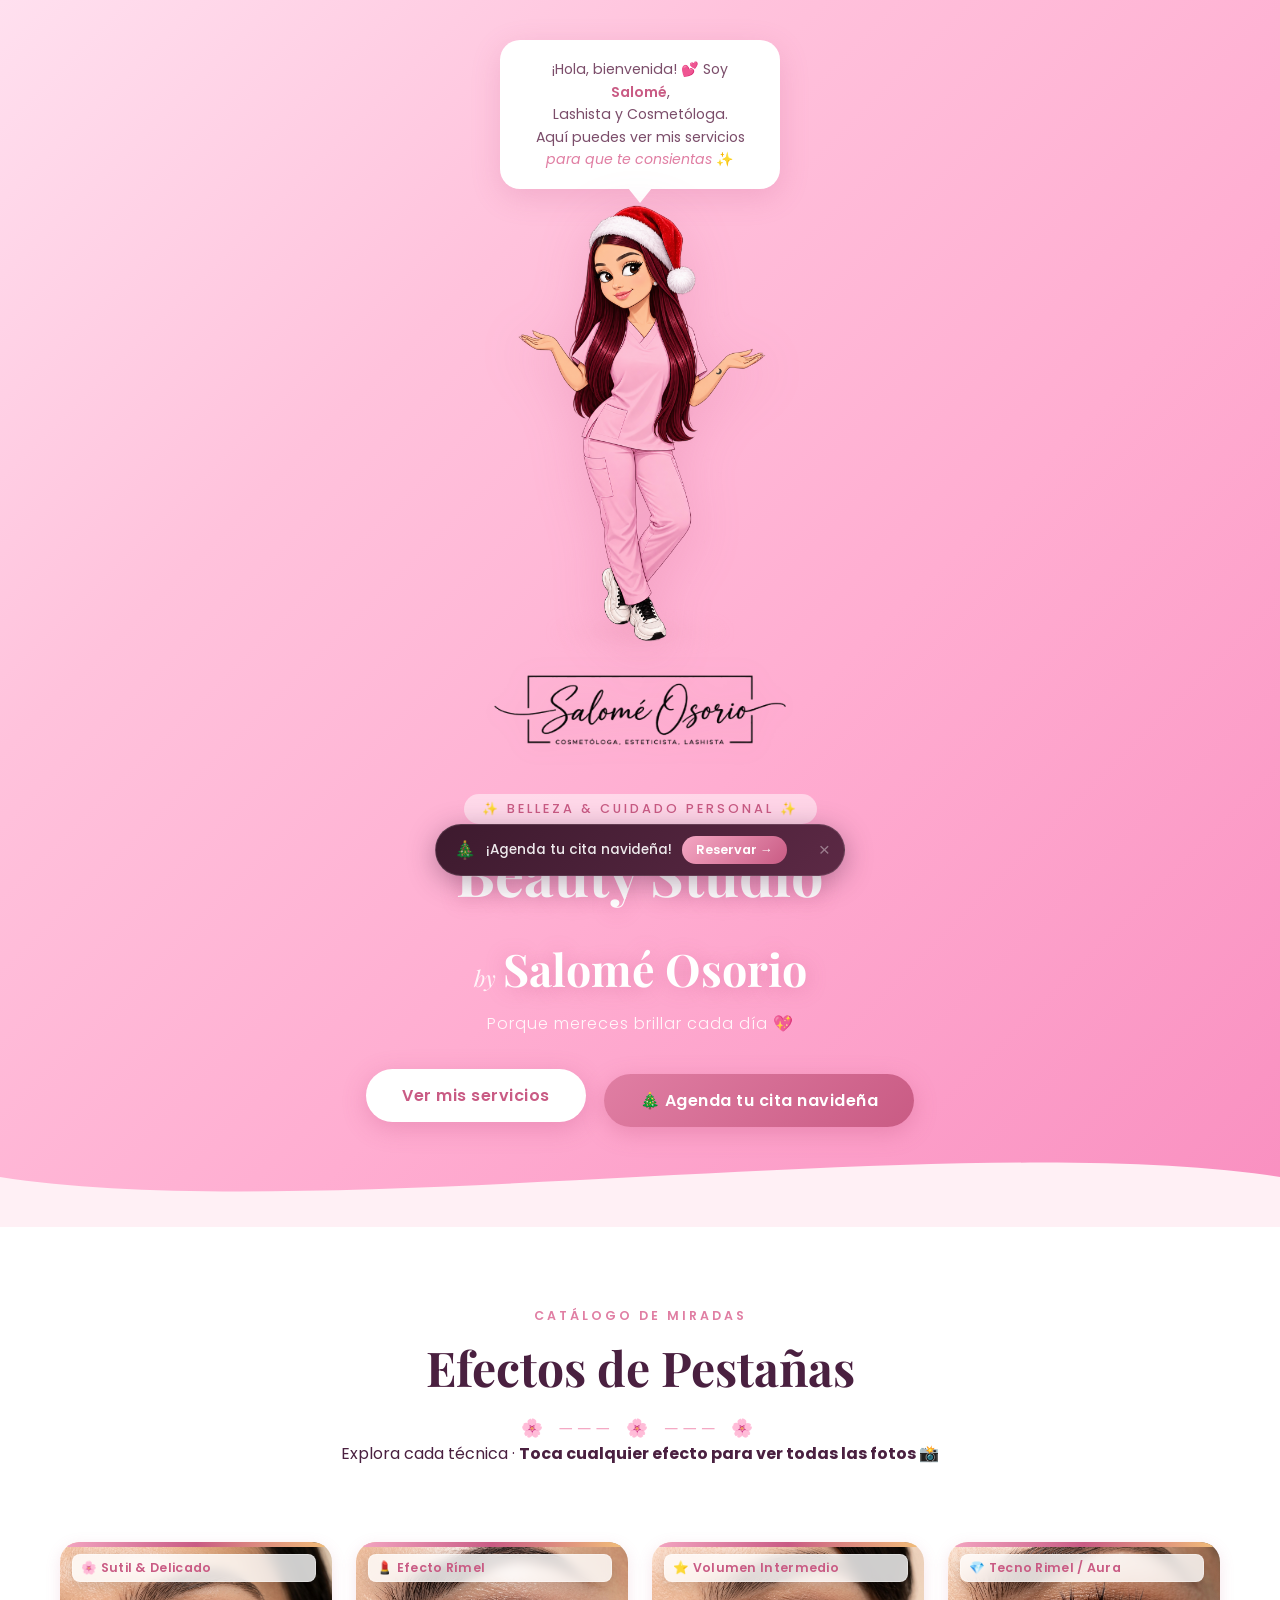
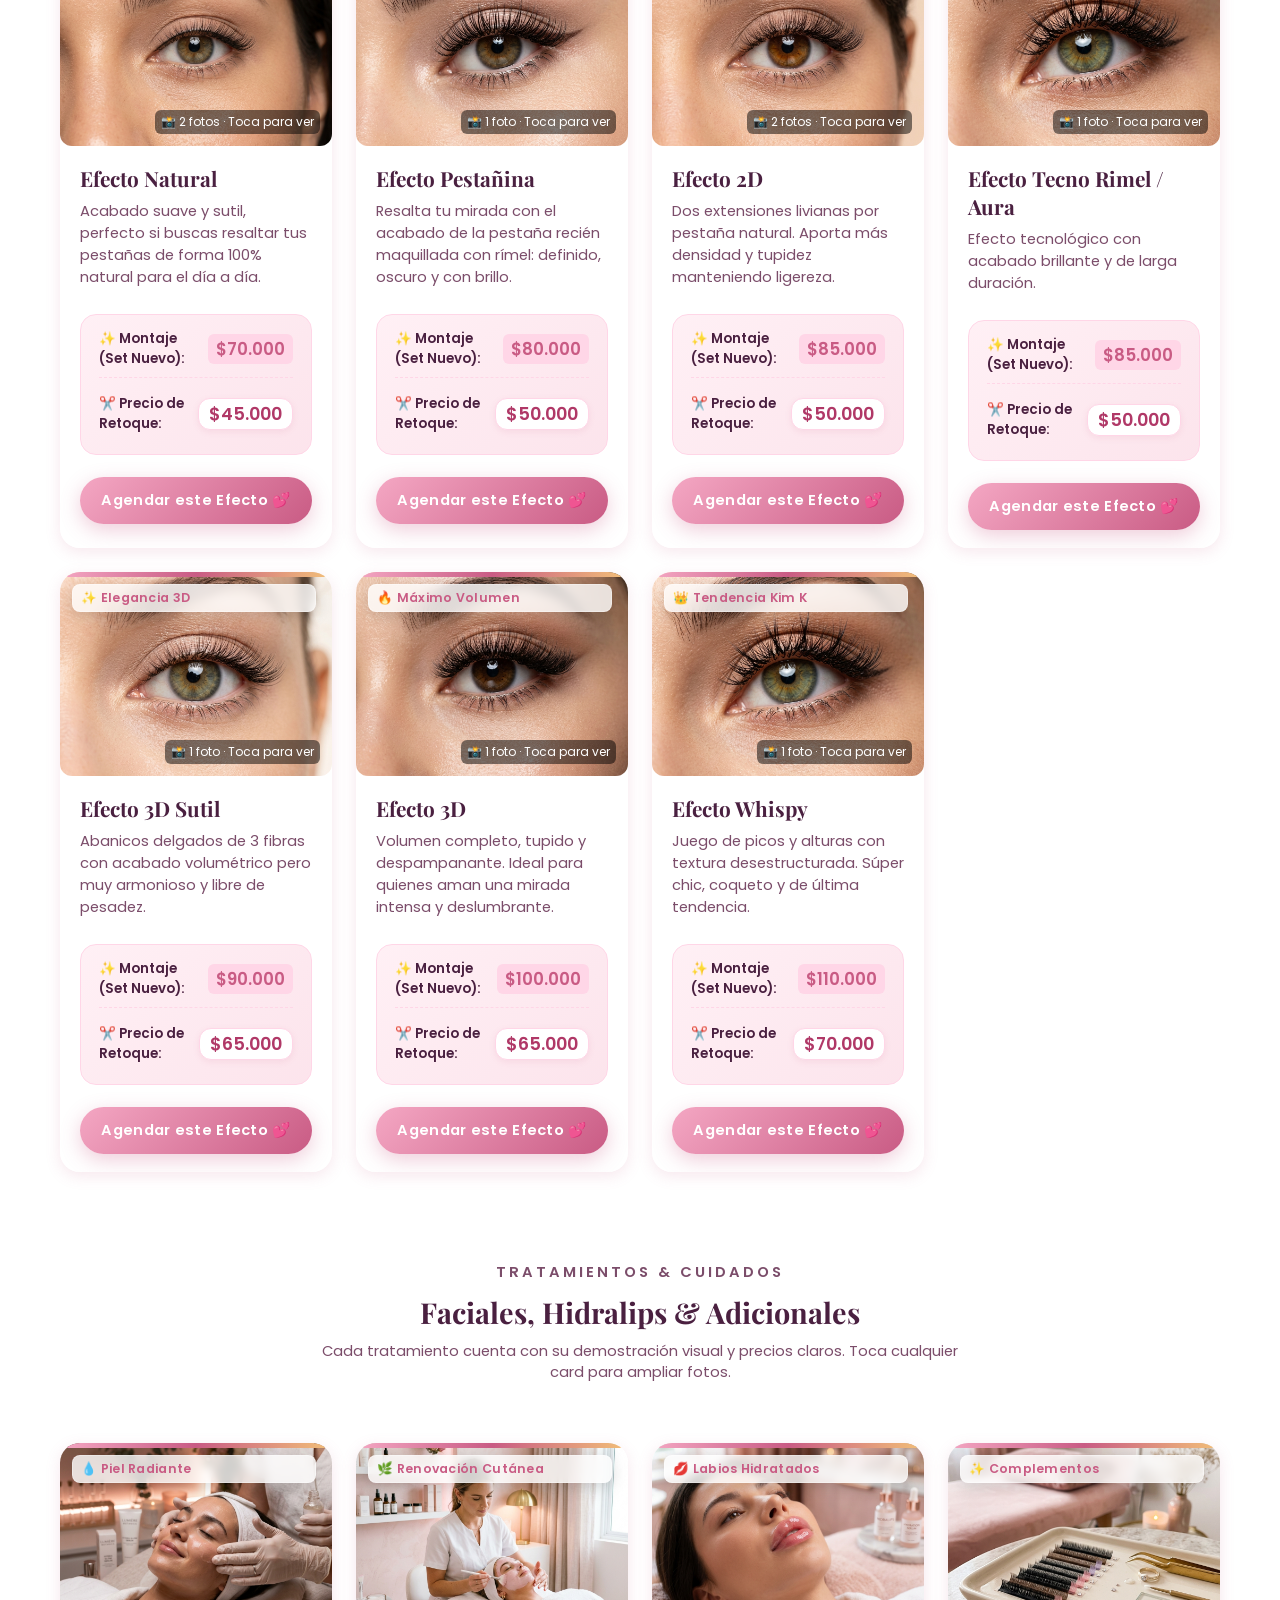
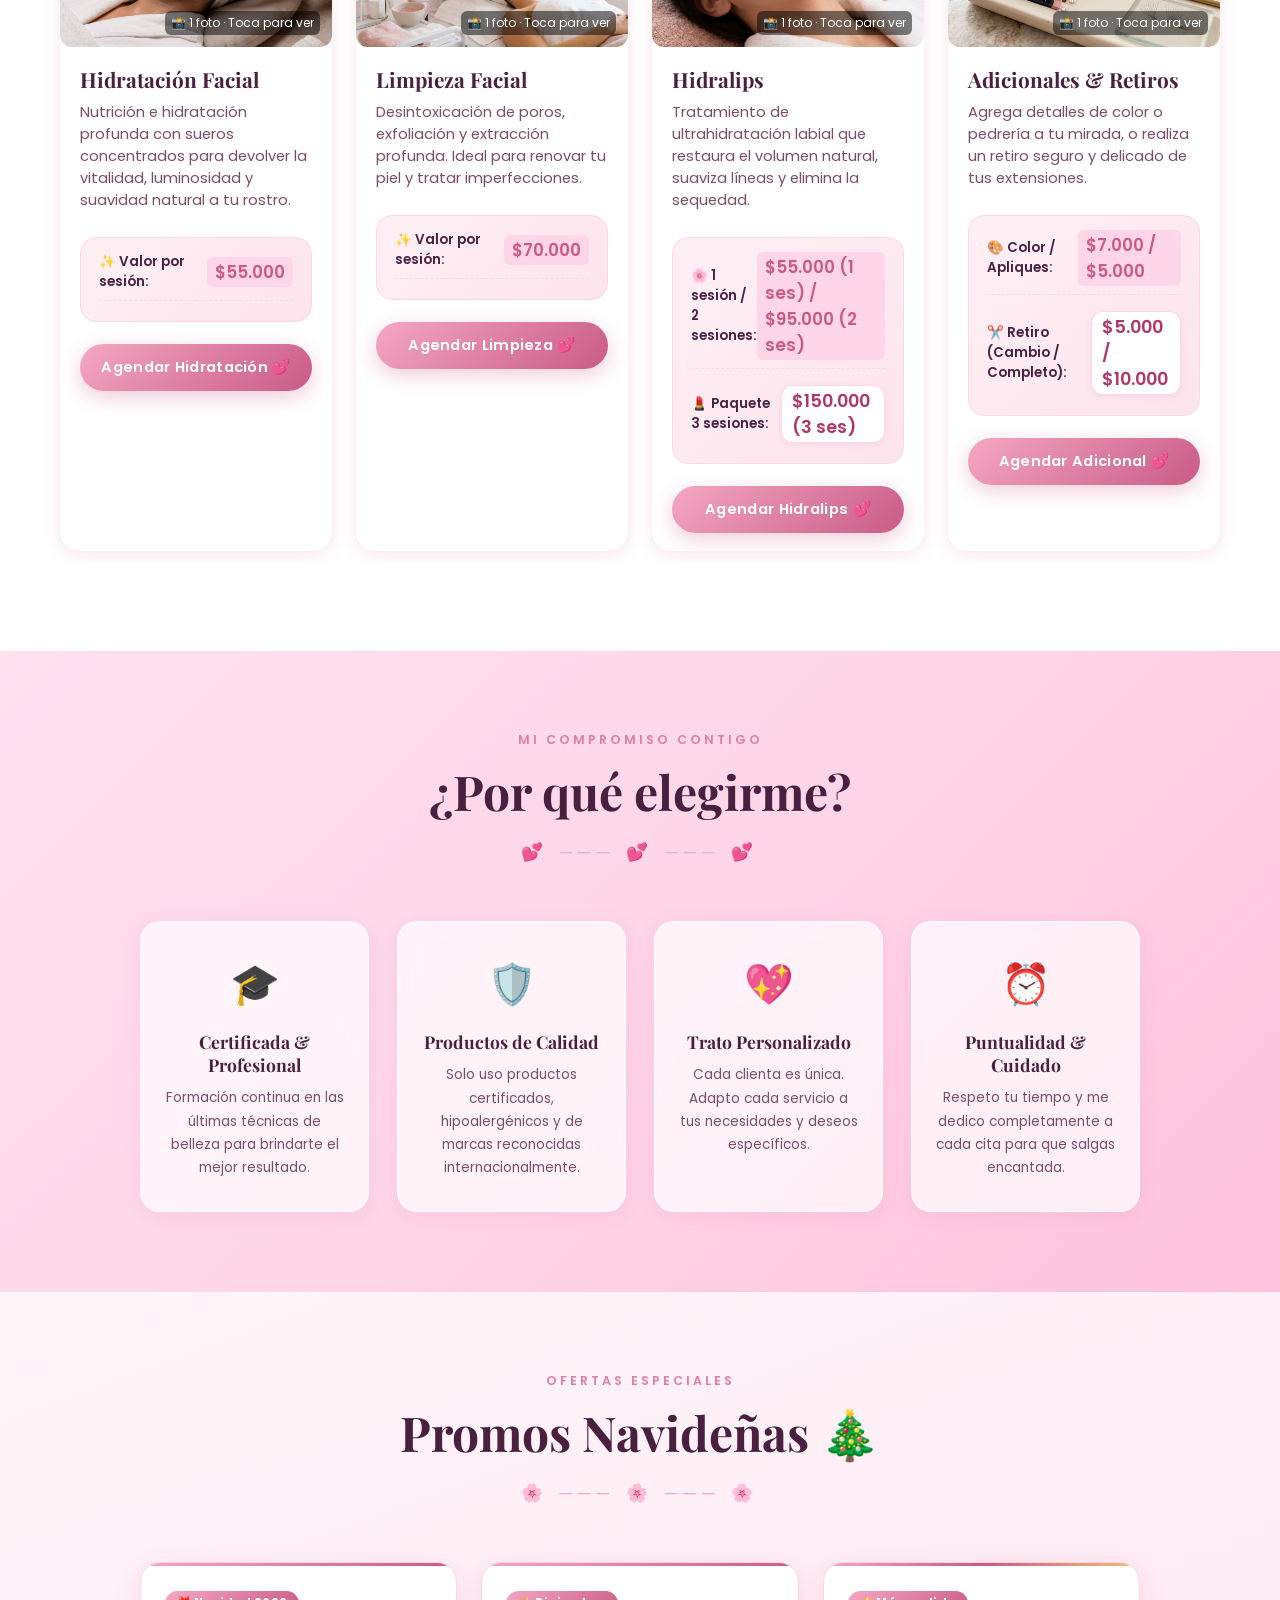
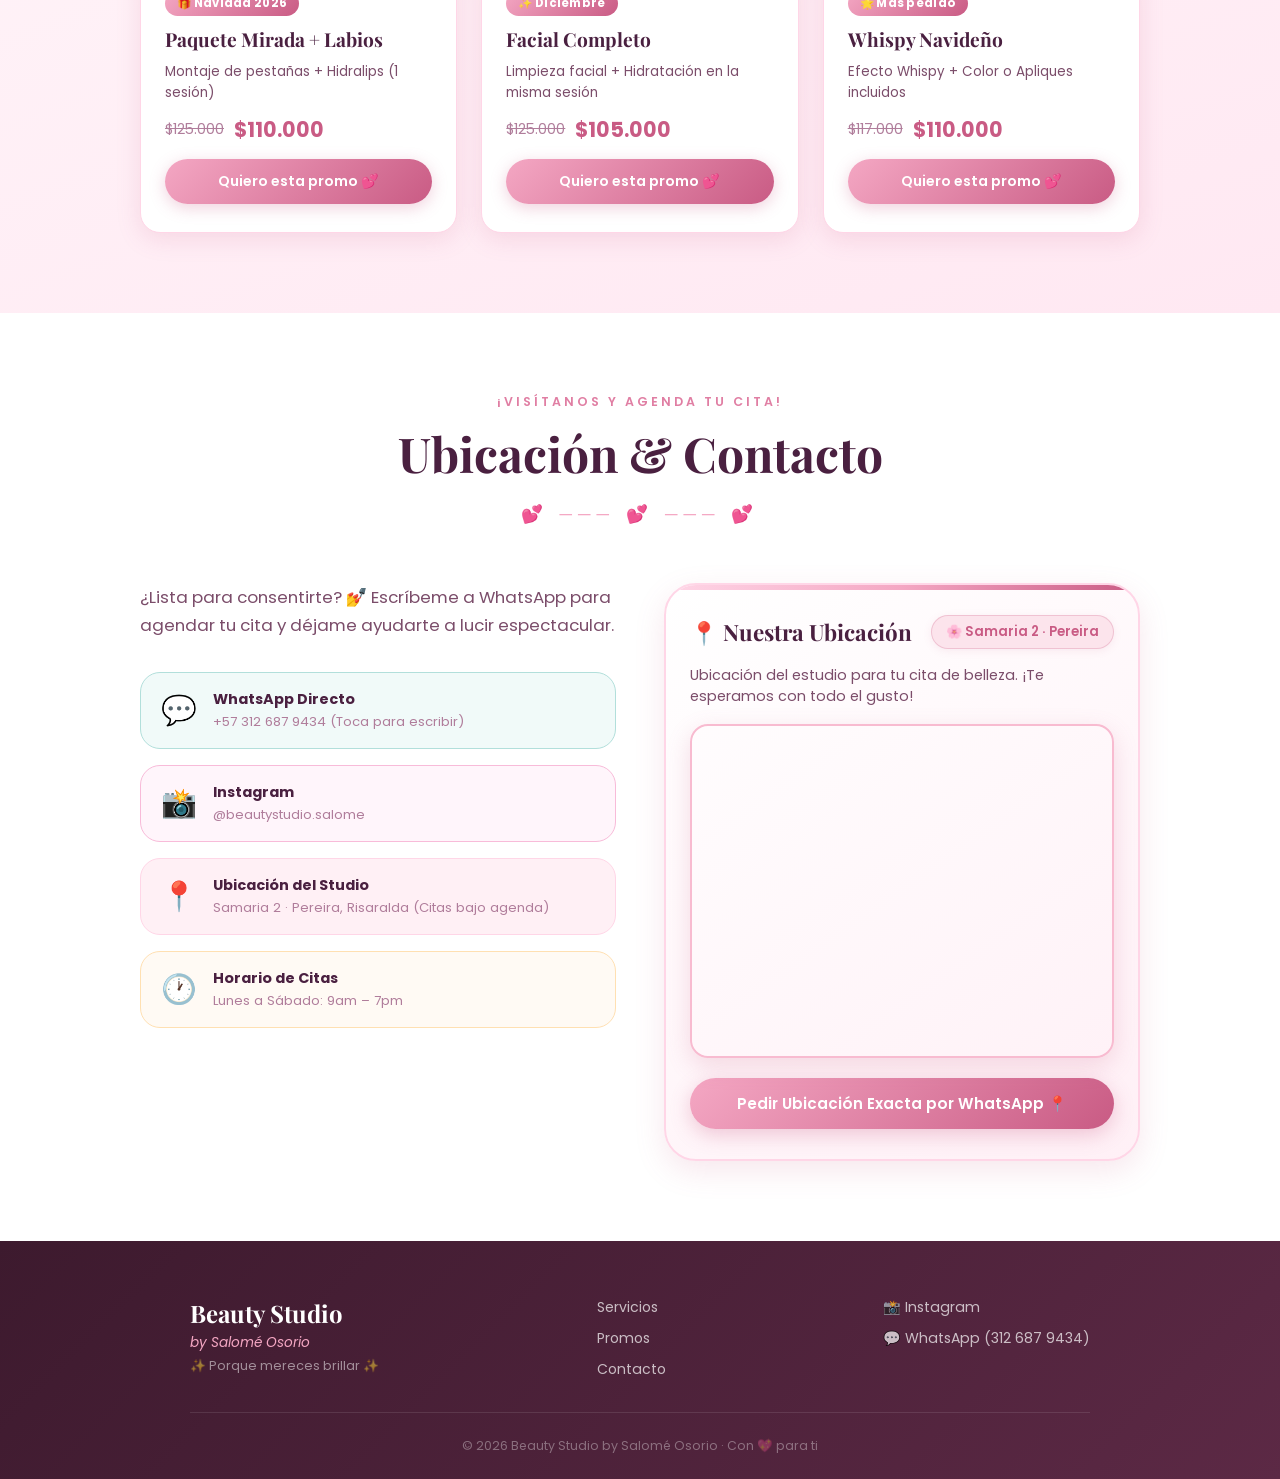
==== commit 9f75829f: "todo full" ====
--- a/index.html
+++ b/index.html
@@ -40,7 +40,7 @@
           <div class="bubble-tail"></div>
         </div>
         <div class="avatar-container">
-          <img src="avatar.png" alt="Salomé - Lashista y Cosmetóloga" class="avatar-img" id="avatarImg" />
+          <img src="avatar navidad.png" alt="Salomé - Lashista y Cosmetóloga" class="avatar-img" id="avatarImg" />
           <div class="avatar-placeholder" id="avatarPlaceholder">
             <span>🌸</span>
           </div>
@@ -50,6 +50,11 @@
 
       <!-- Nombre del negocio -->
       <div class="brand">
+        <!-- Logo oficial -->
+        <div class="brand-logo-wrap">
+          <img src="img/logo.png" alt="Salomé Osorio · Cosmetóloga, Esteticista, Lashista"
+               class="brand-logo-img" onerror="this.style.display='none'" />
+        </div>
         <p class="brand-tag">✨ Belleza & Cuidado Personal ✨</p>
         <h1 class="brand-name">
           <span class="brand-beauty">Beauty Studio</span><br>
@@ -57,8 +62,10 @@
           <span class="brand-salome">Salomé Osorio</span>
         </h1>
         <p class="brand-slogan">Porque mereces brillar cada día 💖</p>
-        <a href="#servicios" class="cta-btn">Ver mis servicios</a>
-        <a href="agenda.html" class="cta-btn cta-agenda">🎄 Agenda tu cita navideña</a>
+        <div class="hero-cta-group">
+          <a href="#servicios" class="cta-btn">Ver mis servicios</a>
+          <a href="agenda.html" class="cta-btn cta-agenda">🎄 Agenda tu cita navideña</a>
+        </div>
       </div>
     </div>
 
@@ -460,6 +467,50 @@
     </div>
   </section>
 
+  <!-- ✨ PROMOS -->
+  <section class="promos" id="promos">
+    <div class="section-title" data-aos="fade-up">
+      <p class="section-tag">Ofertas especiales</p>
+      <h2>Promos Navideñas 🎄</h2>
+      <div class="divider">🌸 ─── 🌸 ─── 🌸</div>
+    </div>
+    <div class="promos-grid" id="promosGrid">
+      <div class="promo-card" data-aos="fade-up">
+        <div class="promo-badge">🎁 Navidad 2026</div>
+        <h3>Paquete Mirada + Labios</h3>
+        <p>Montaje de pestañas + Hidralips (1 sesión)</p>
+        <div class="promo-price">
+          <span class="promo-before">$125.000</span>
+          <span class="promo-now">$110.000</span>
+        </div>
+        <a href="https://wa.me/573126879434?text=%C2%A1Hola%20Salom%C3%A9!%20%F0%9F%8C%B8%20Quiero%20el%20*Paquete%20Mirada%20%2B%20Labios*%20navide%C3%B1o%20%F0%9F%8E%84"
+           class="promo-btn" target="_blank" rel="noopener">Quiero esta promo 💕</a>
+      </div>
+      <div class="promo-card" data-aos="fade-up" data-aos-delay="100">
+        <div class="promo-badge">✨ Diciembre</div>
+        <h3>Facial Completo</h3>
+        <p>Limpieza facial + Hidratación en la misma sesión</p>
+        <div class="promo-price">
+          <span class="promo-before">$125.000</span>
+          <span class="promo-now">$105.000</span>
+        </div>
+        <a href="https://wa.me/573126879434?text=%C2%A1Hola%20Salom%C3%A9!%20%F0%9F%8C%B8%20Quiero%20el%20*Paquete%20Facial%20Completo*%20navide%C3%B1o%20%F0%9F%8E%84"
+           class="promo-btn" target="_blank" rel="noopener">Quiero esta promo 💕</a>
+      </div>
+      <div class="promo-card promo-highlight" data-aos="fade-up" data-aos-delay="200">
+        <div class="promo-badge">🌟 Más pedido</div>
+        <h3>Whispy Navideño</h3>
+        <p>Efecto Whispy + Color o Apliques incluidos</p>
+        <div class="promo-price">
+          <span class="promo-before">$117.000</span>
+          <span class="promo-now">$110.000</span>
+        </div>
+        <a href="https://wa.me/573126879434?text=%C2%A1Hola%20Salom%C3%A9!%20%F0%9F%8C%B8%20Quiero%20el%20*Whispy%20Navide%C3%B1o*%20%F0%9F%8E%84"
+           class="promo-btn" target="_blank" rel="noopener">Quiero esta promo 💕</a>
+      </div>
+    </div>
+  </section>
+
   <!-- ✨ CONTACTO Y UBICACIÓN -->
   <section class="contacto" id="contacto">
     <div class="section-title">
@@ -534,6 +585,7 @@
       </div>
       <div class="footer-links">
         <a href="#servicios">Servicios</a>
+        <a href="#promos">Promos</a>
         <a href="#contacto">Contacto</a>
       </div>
       <div class="footer-social">
--- a/styles.css
+++ b/styles.css
@@ -1531,6 +1531,143 @@
 }
 
 /* ===========================
+   LOGO OFICIAL
+   =========================== */
+.brand-logo-wrap {
+  margin-bottom: 14px;
+}
+
+.brand-logo-img {
+  max-width: 300px;
+  width: 100%;
+  height: auto;
+  filter: drop-shadow(0 2px 12px rgba(201,91,132,0.2));
+}
+
+/* GRUPO BOTONES HERO */
+.hero-cta-group {
+  display: flex;
+  flex-wrap: wrap;
+  gap: 10px;
+  align-items: center;
+  margin-top: 4px;
+}
+
+/* ===========================
+   PROMOS NAVIDEÑAS
+   =========================== */
+.promos {
+  background: linear-gradient(160deg, #fff5f9 0%, #ffe8f2 100%);
+  padding: 80px 20px;
+}
+
+.promos-grid {
+  display: grid;
+  grid-template-columns: repeat(auto-fit, minmax(260px, 1fr));
+  gap: 24px;
+  max-width: 1000px;
+  margin: 0 auto;
+}
+
+.promo-card {
+  background: var(--white);
+  border: 1.5px solid var(--pink-soft);
+  border-radius: var(--radius-lg);
+  padding: 28px 24px;
+  display: flex;
+  flex-direction: column;
+  gap: 10px;
+  box-shadow: var(--shadow-card);
+  transition: var(--transition);
+  position: relative;
+  overflow: hidden;
+}
+
+.promo-card::before {
+  content: '';
+  position: absolute;
+  top: 0; left: 0; right: 0;
+  height: 3px;
+  background: linear-gradient(90deg, var(--pink-main), var(--pink-dark));
+}
+
+.promo-card:hover {
+  transform: translateY(-6px);
+  box-shadow: 0 16px 40px rgba(201,91,132,0.2);
+}
+
+.promo-highlight::before {
+  background: linear-gradient(90deg, #f4a7c3, #c95b84, #f2c078);
+}
+
+.promo-badge {
+  display: inline-block;
+  background: linear-gradient(135deg, var(--pink-main), var(--pink-dark));
+  color: #fff;
+  font-size: 0.72rem;
+  font-weight: 700;
+  padding: 4px 12px;
+  border-radius: 20px;
+  letter-spacing: 0.3px;
+  align-self: flex-start;
+}
+
+.promo-card h3 {
+  font-family: 'Playfair Display', serif;
+  font-size: 1.2rem;
+  color: var(--text-dark);
+  margin: 0;
+}
+
+.promo-card p {
+  font-size: 0.84rem;
+  color: var(--text-mid);
+  line-height: 1.55;
+  margin: 0;
+  flex: 1;
+}
+
+.promo-price {
+  display: flex;
+  align-items: center;
+  gap: 10px;
+}
+
+.promo-before {
+  font-size: 0.88rem;
+  color: var(--text-light);
+  text-decoration: line-through;
+}
+
+.promo-now {
+  font-size: 1.3rem;
+  font-weight: 700;
+  color: var(--pink-dark);
+}
+
+.promo-btn {
+  display: block;
+  text-align: center;
+  background: linear-gradient(135deg, var(--pink-main), var(--pink-dark));
+  color: #fff;
+  font-size: 0.88rem;
+  font-weight: 600;
+  padding: 12px 20px;
+  border-radius: 50px;
+  text-decoration: none;
+  box-shadow: 0 4px 16px rgba(201,91,132,0.28);
+  transition: var(--transition);
+  margin-top: 4px;
+}
+
+.promo-btn:hover {
+  background: linear-gradient(135deg, var(--pink-dark), #a43a63);
+  transform: translateY(-2px);
+  box-shadow: 0 8px 22px rgba(201,91,132,0.42);
+  color: #fff;
+}
+
+/* ===========================
    AGENDA — CTA HERO
    =========================== */
 .cta-agenda {
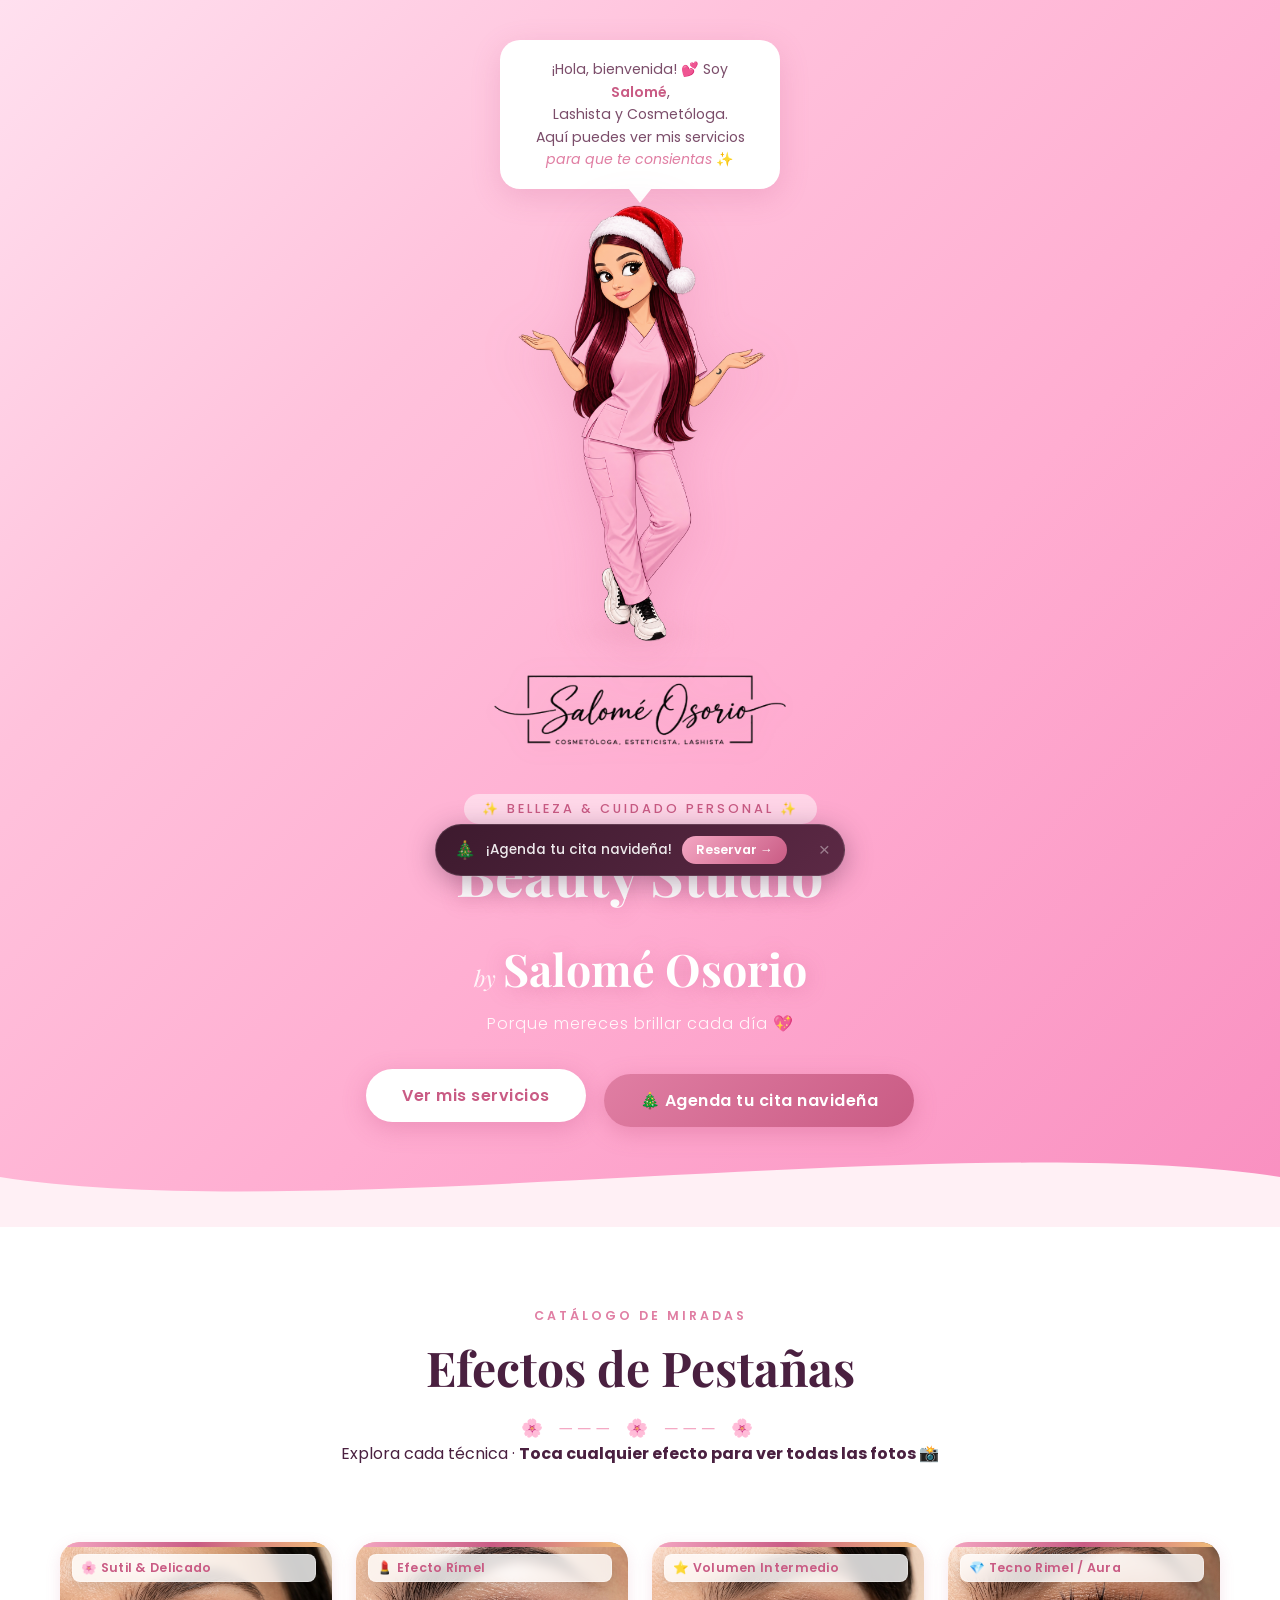
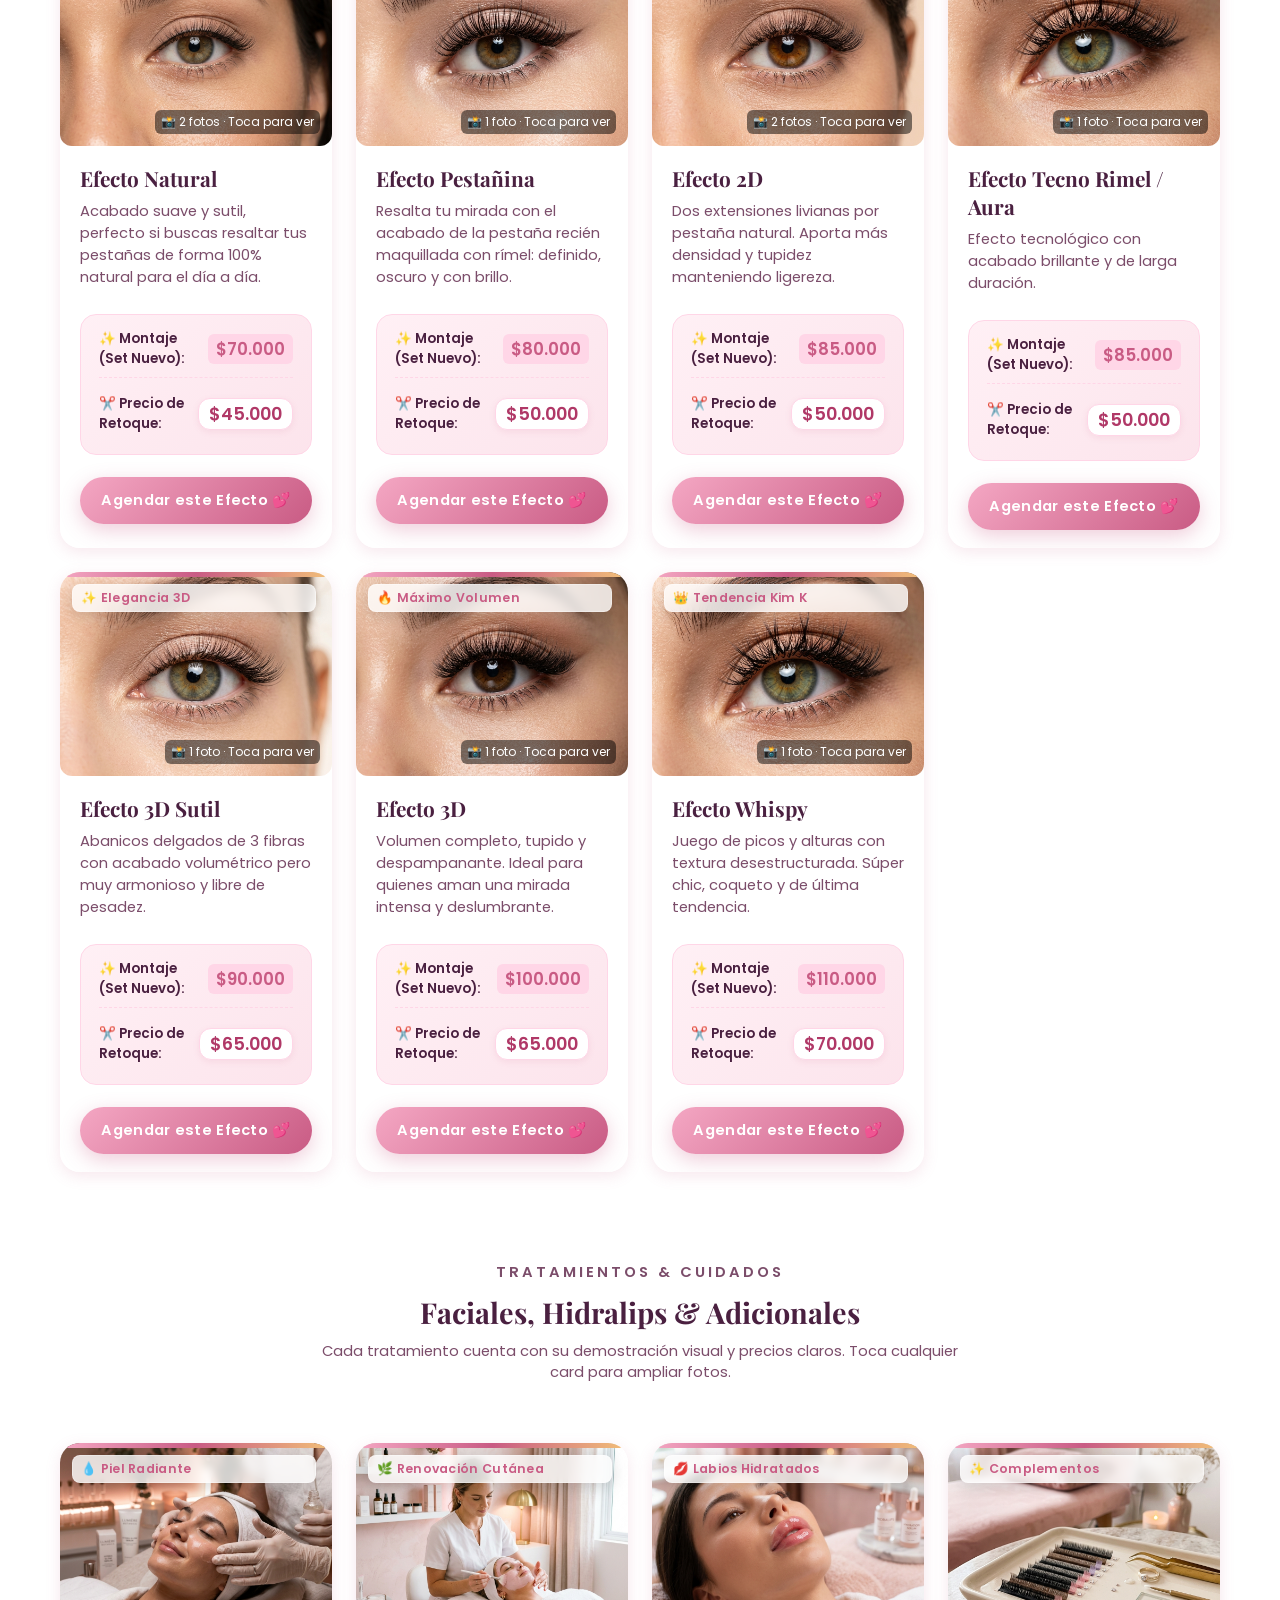
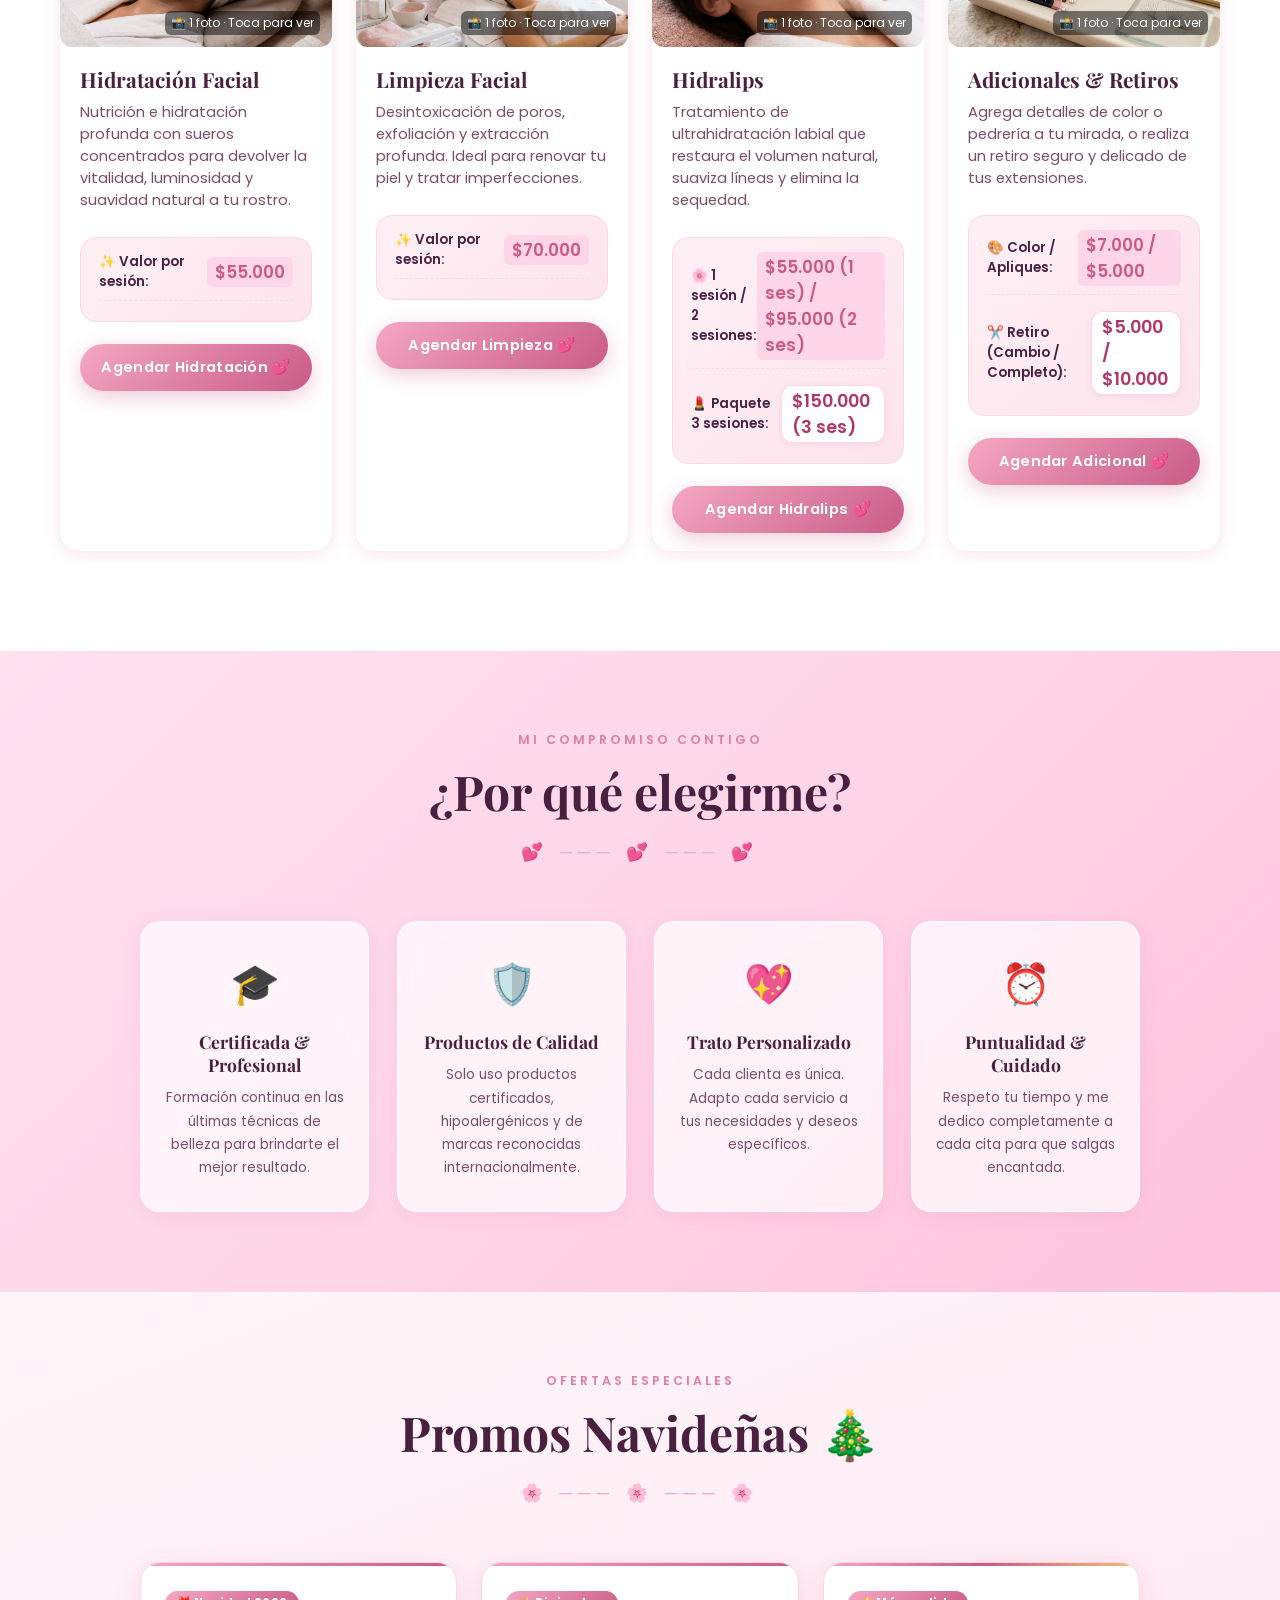
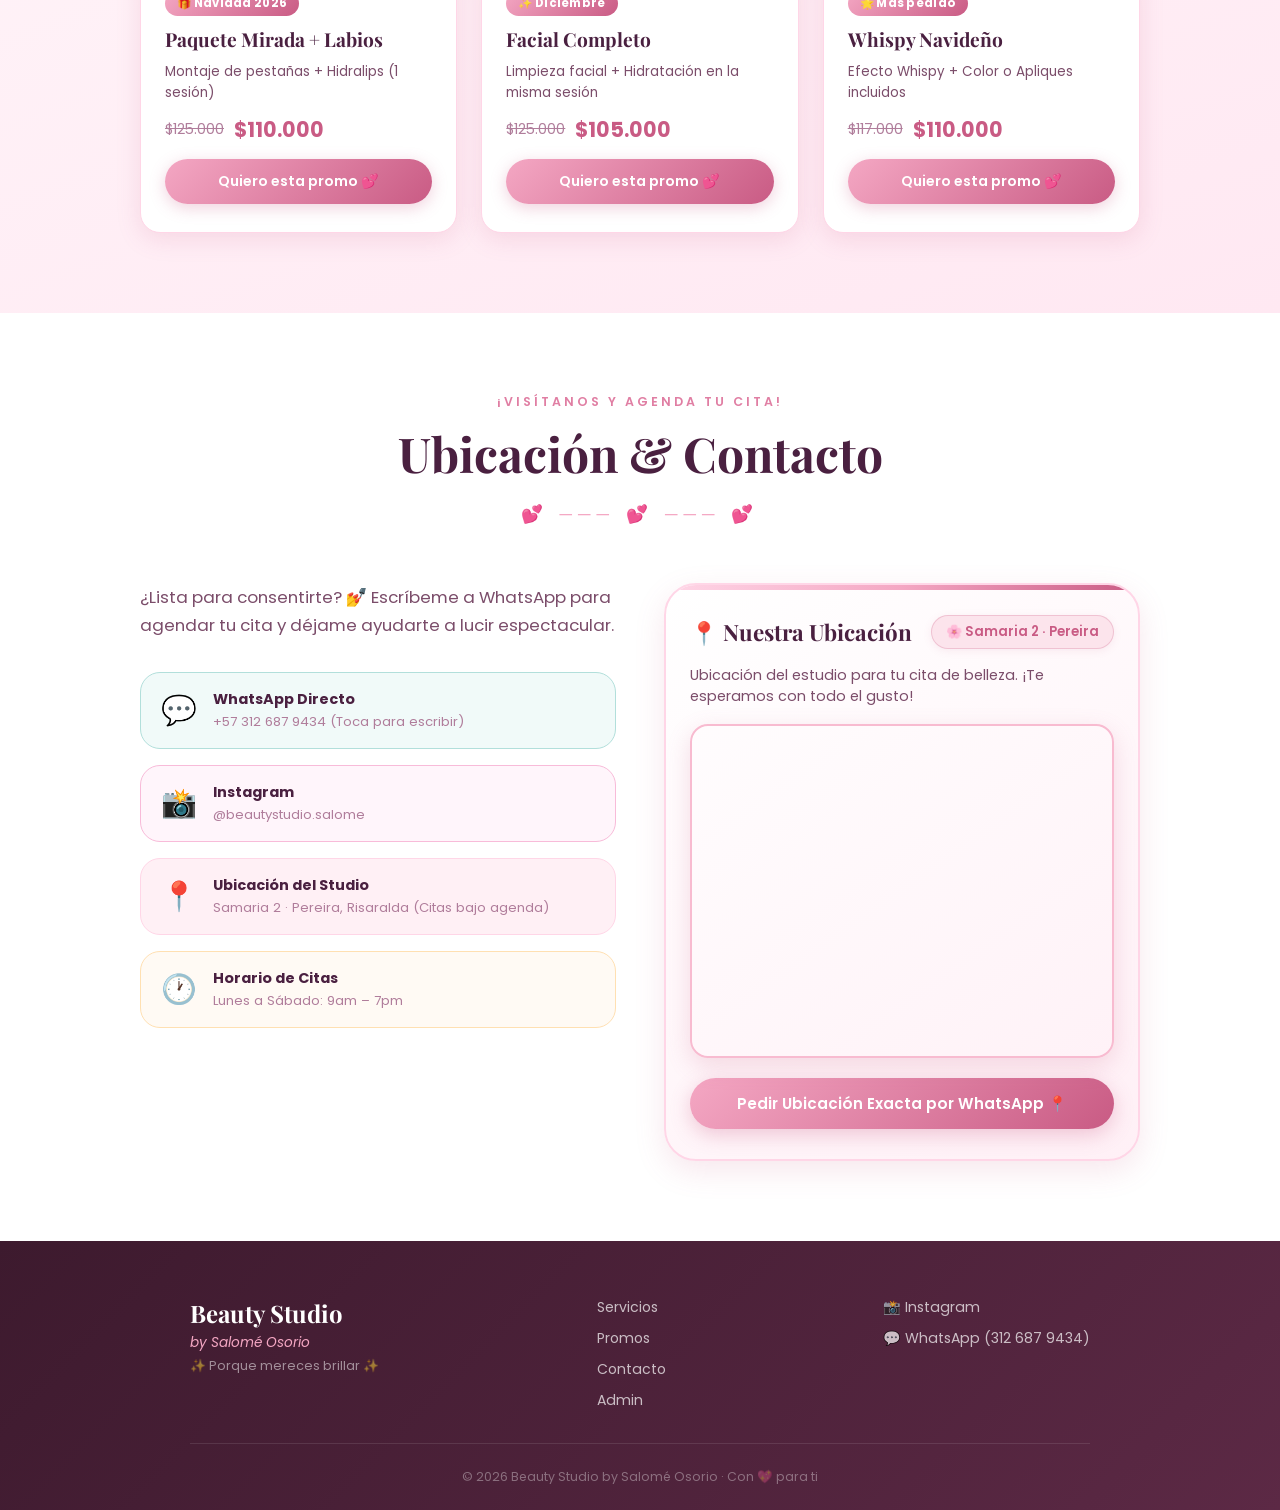
==== commit 3c494eea: "panel" ====
--- a/index.html
+++ b/index.html
@@ -587,6 +587,7 @@
         <a href="#servicios">Servicios</a>
         <a href="#promos">Promos</a>
         <a href="#contacto">Contacto</a>
+        <a href="panel.html">Admin</a>
       </div>
       <div class="footer-social">
         <a href="https://instagram.com/beautystudio.salome" target="_blank" rel="noopener">📸 Instagram</a>
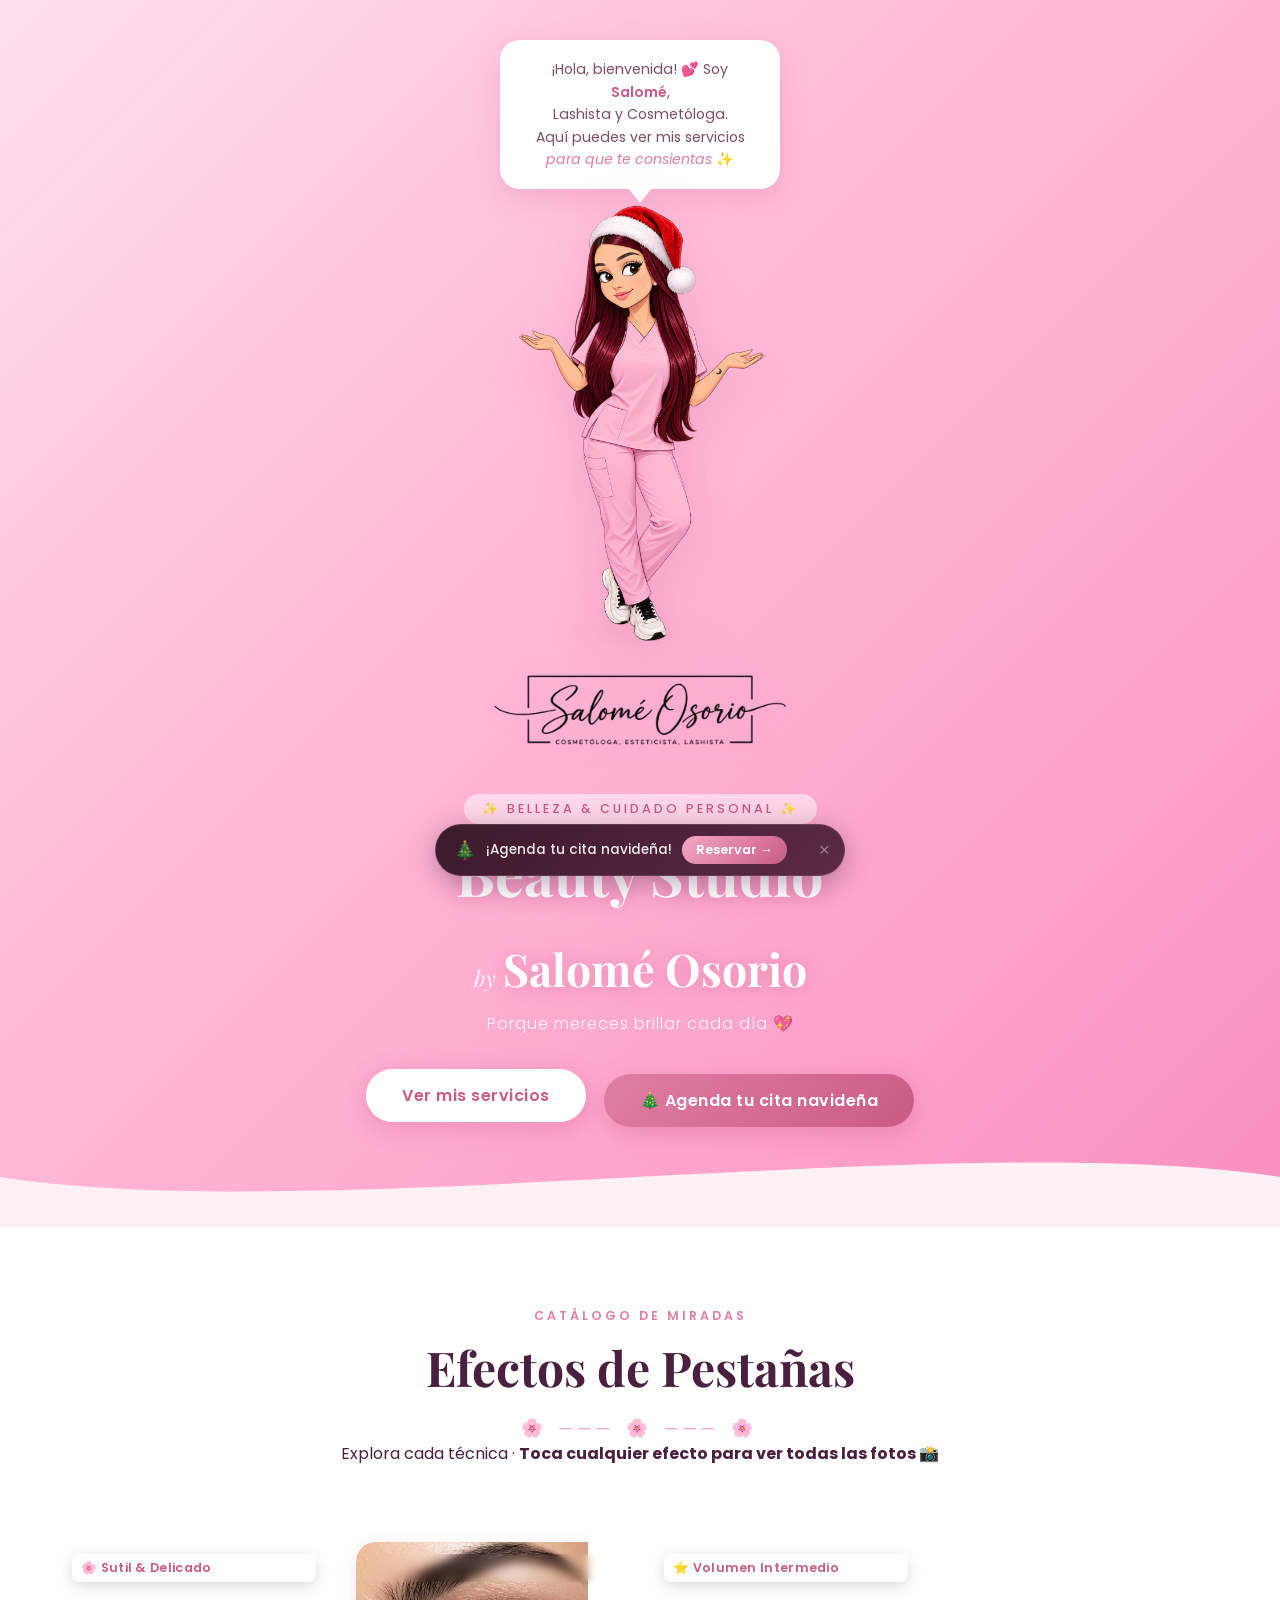
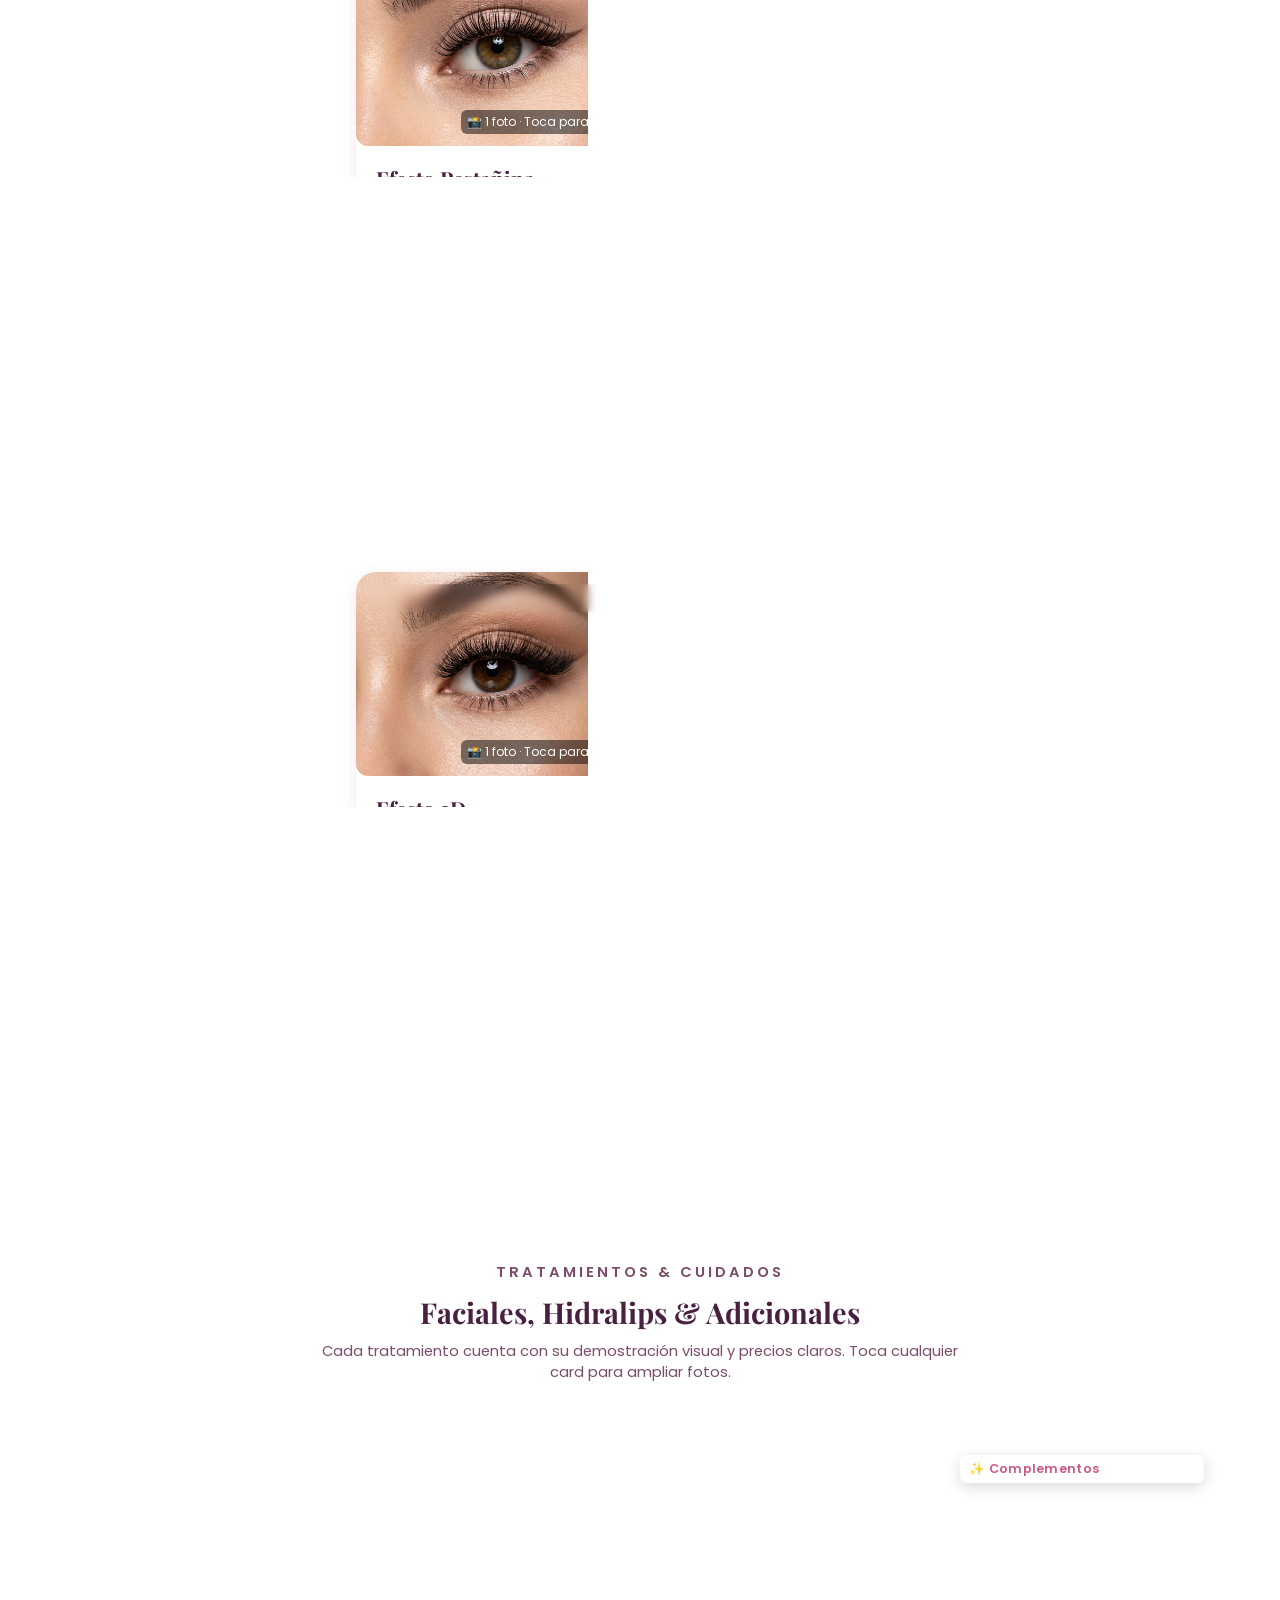
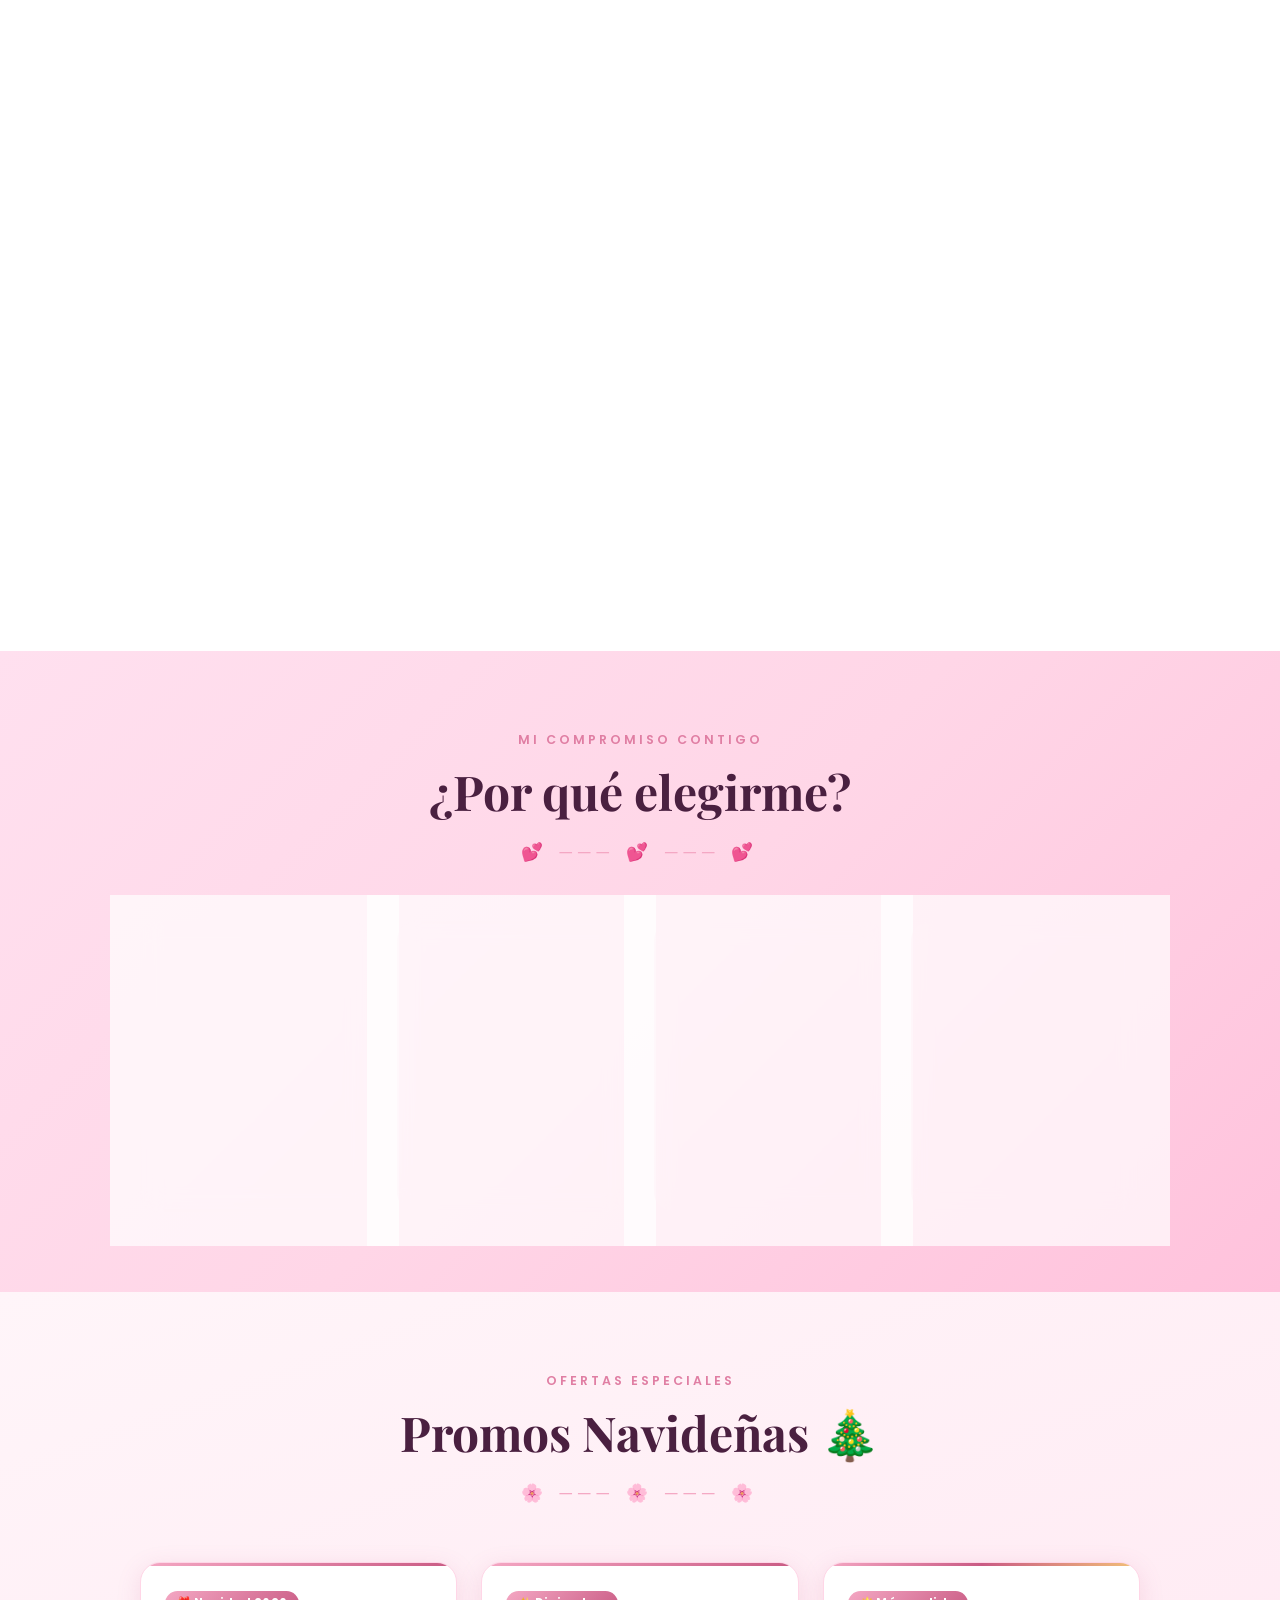
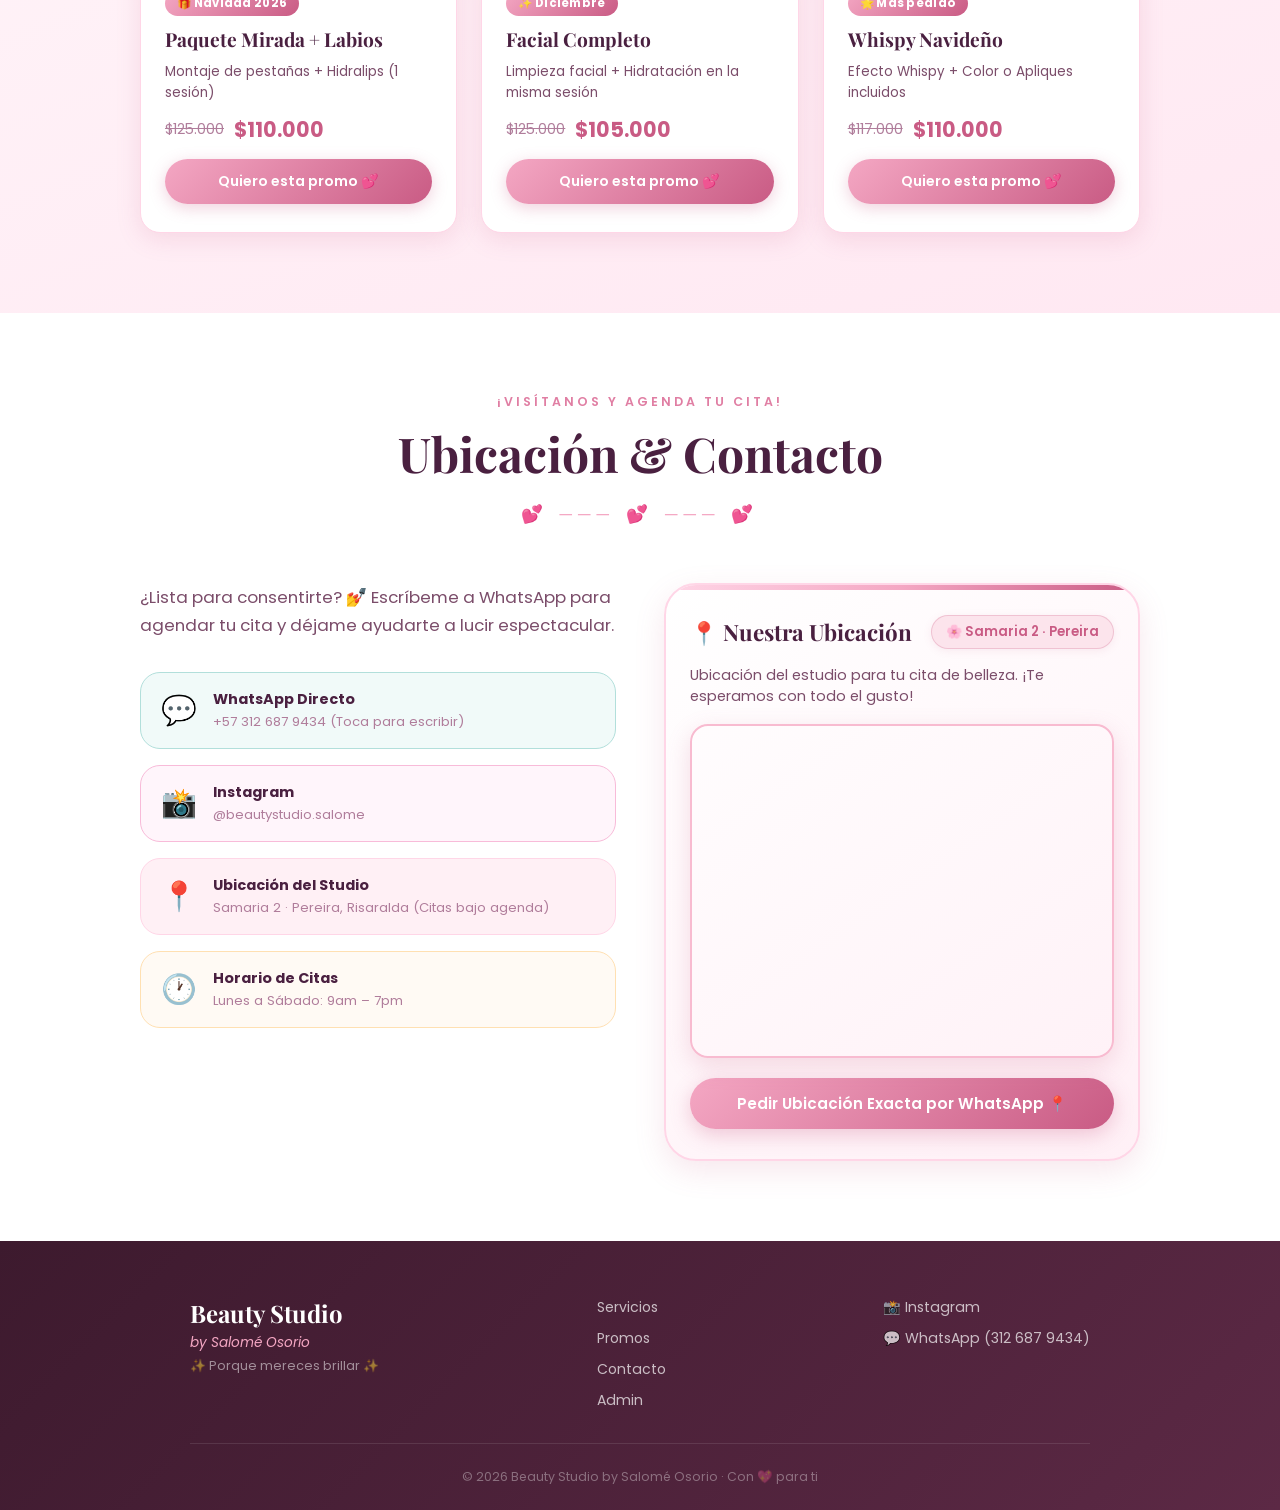
==== commit 536e34a4: "tecnorimel" ====
--- a/index.html
+++ b/index.html
@@ -184,11 +184,11 @@
     <!-- CARD 3.5: EFECTO TECNO RIMEL / AURA -->
     <div class="effect-card" data-service-id="tecnorimel" data-aos="fade-up" data-aos-delay="300">
       <div class="effect-img-wrapper"
-           data-photos="img/tecnorimel.jpg"
+           data-photos="img/efecto-whispy.jpg"
            data-title="Efecto Tecno Rimel / Aura"
            data-desc="Efecto tecnológico con acabado brillante y de larga duración."
            data-wa="https://wa.me/573126879434?text=%C2%A1Hola%20Salom%C3%A9!%20%F0%9F%8C%B8%20Me%20interesa%20agendar%20el%20*Tecno%20Rimel%20Aura*.">
-        <img src="img/tecnorimel.jpg" alt="Efecto Tecno Rimel / Aura" class="effect-img" />
+        <img src="img/efecto-whispy.jpg" alt="Efecto Tecno Rimel / Aura" class="effect-img" />
         <span class="effect-badge">💎 Tecno Rimel / Aura</span>
         <span class="photo-hint">📸 1 foto · Toca para ver</span>
       </div>
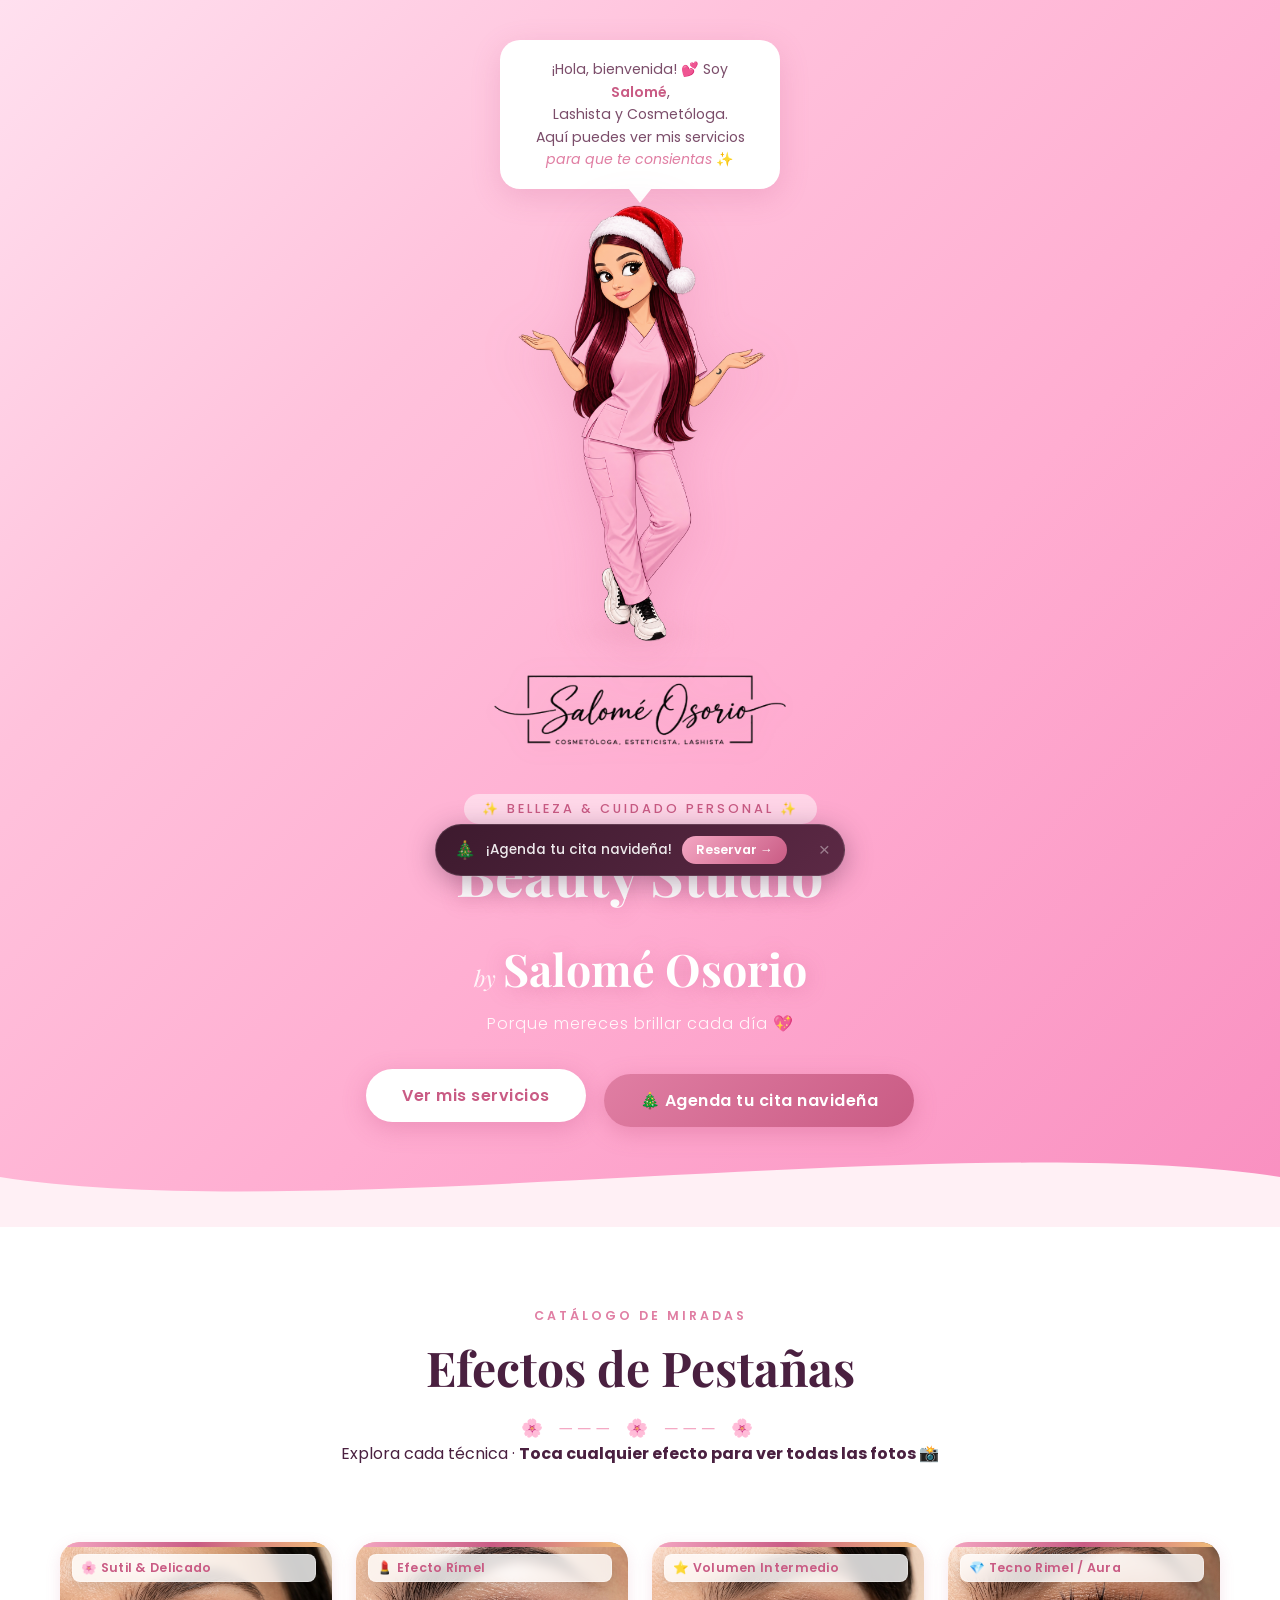
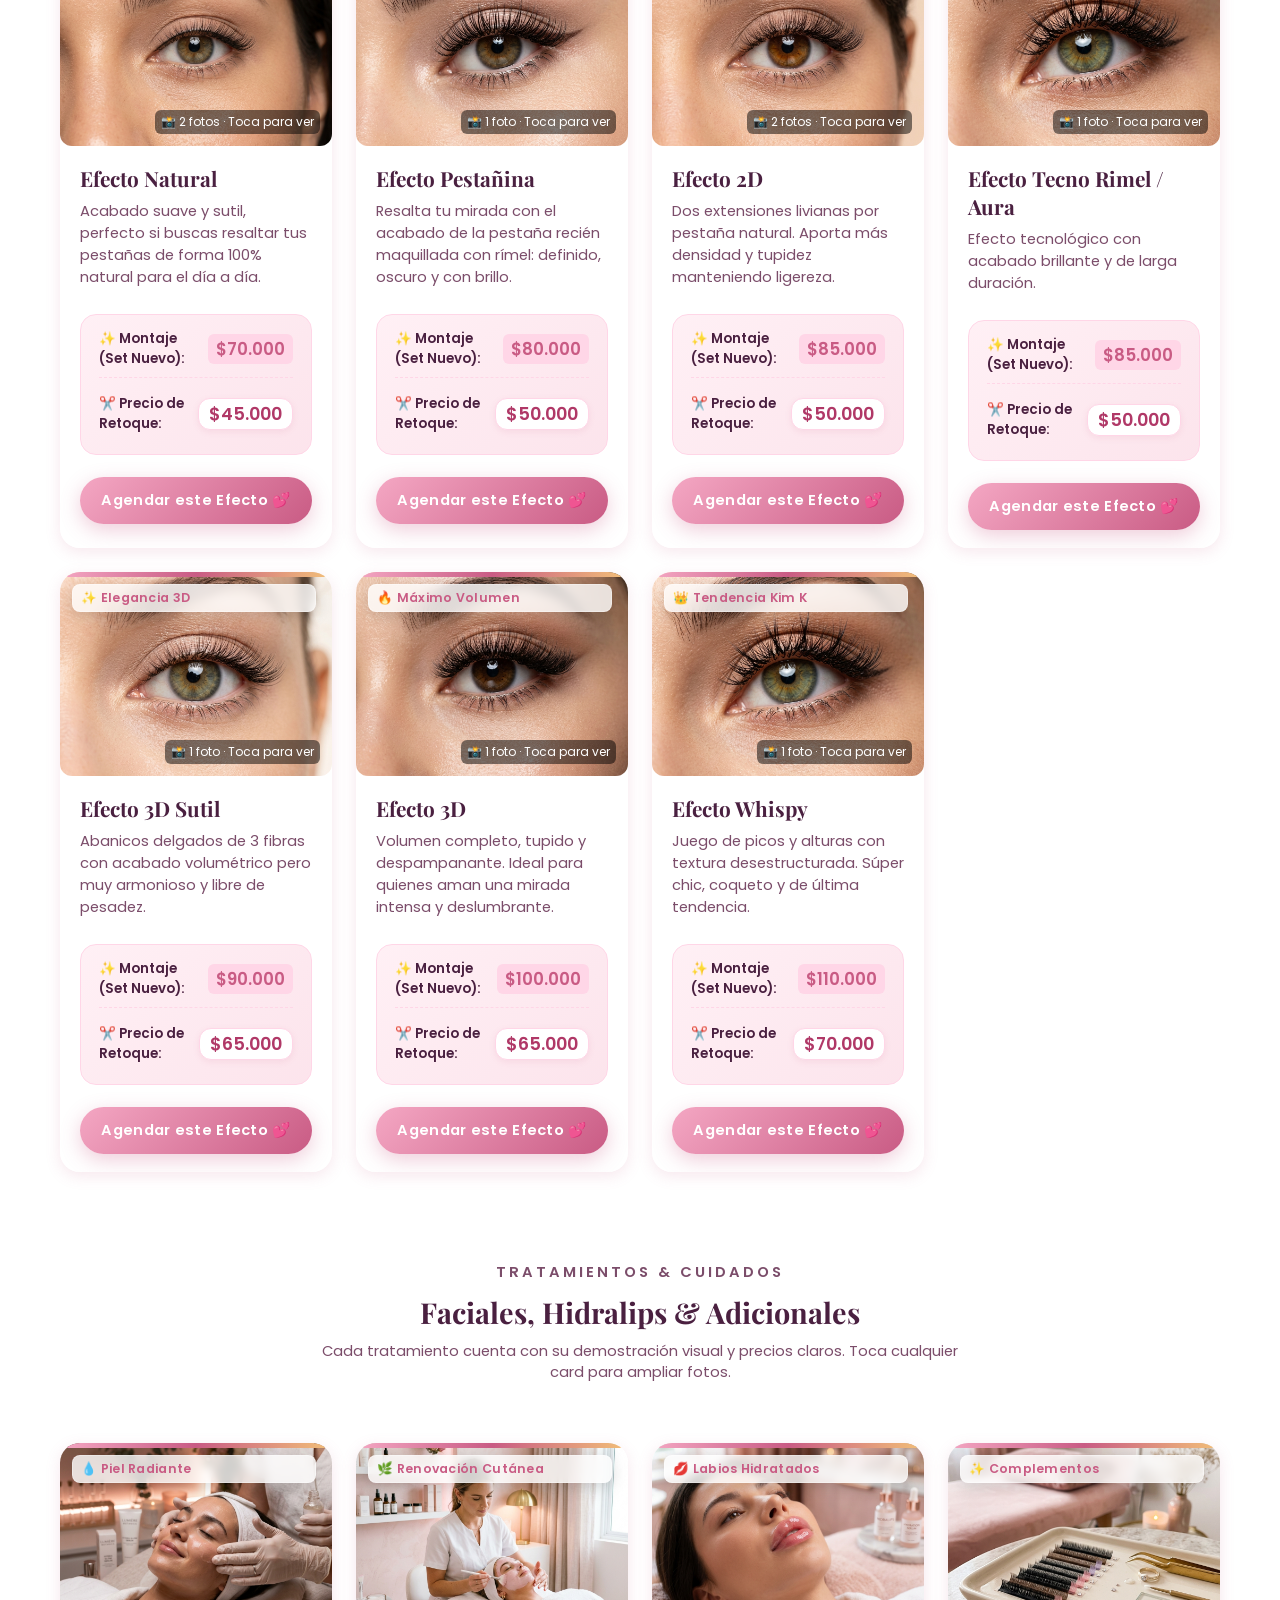
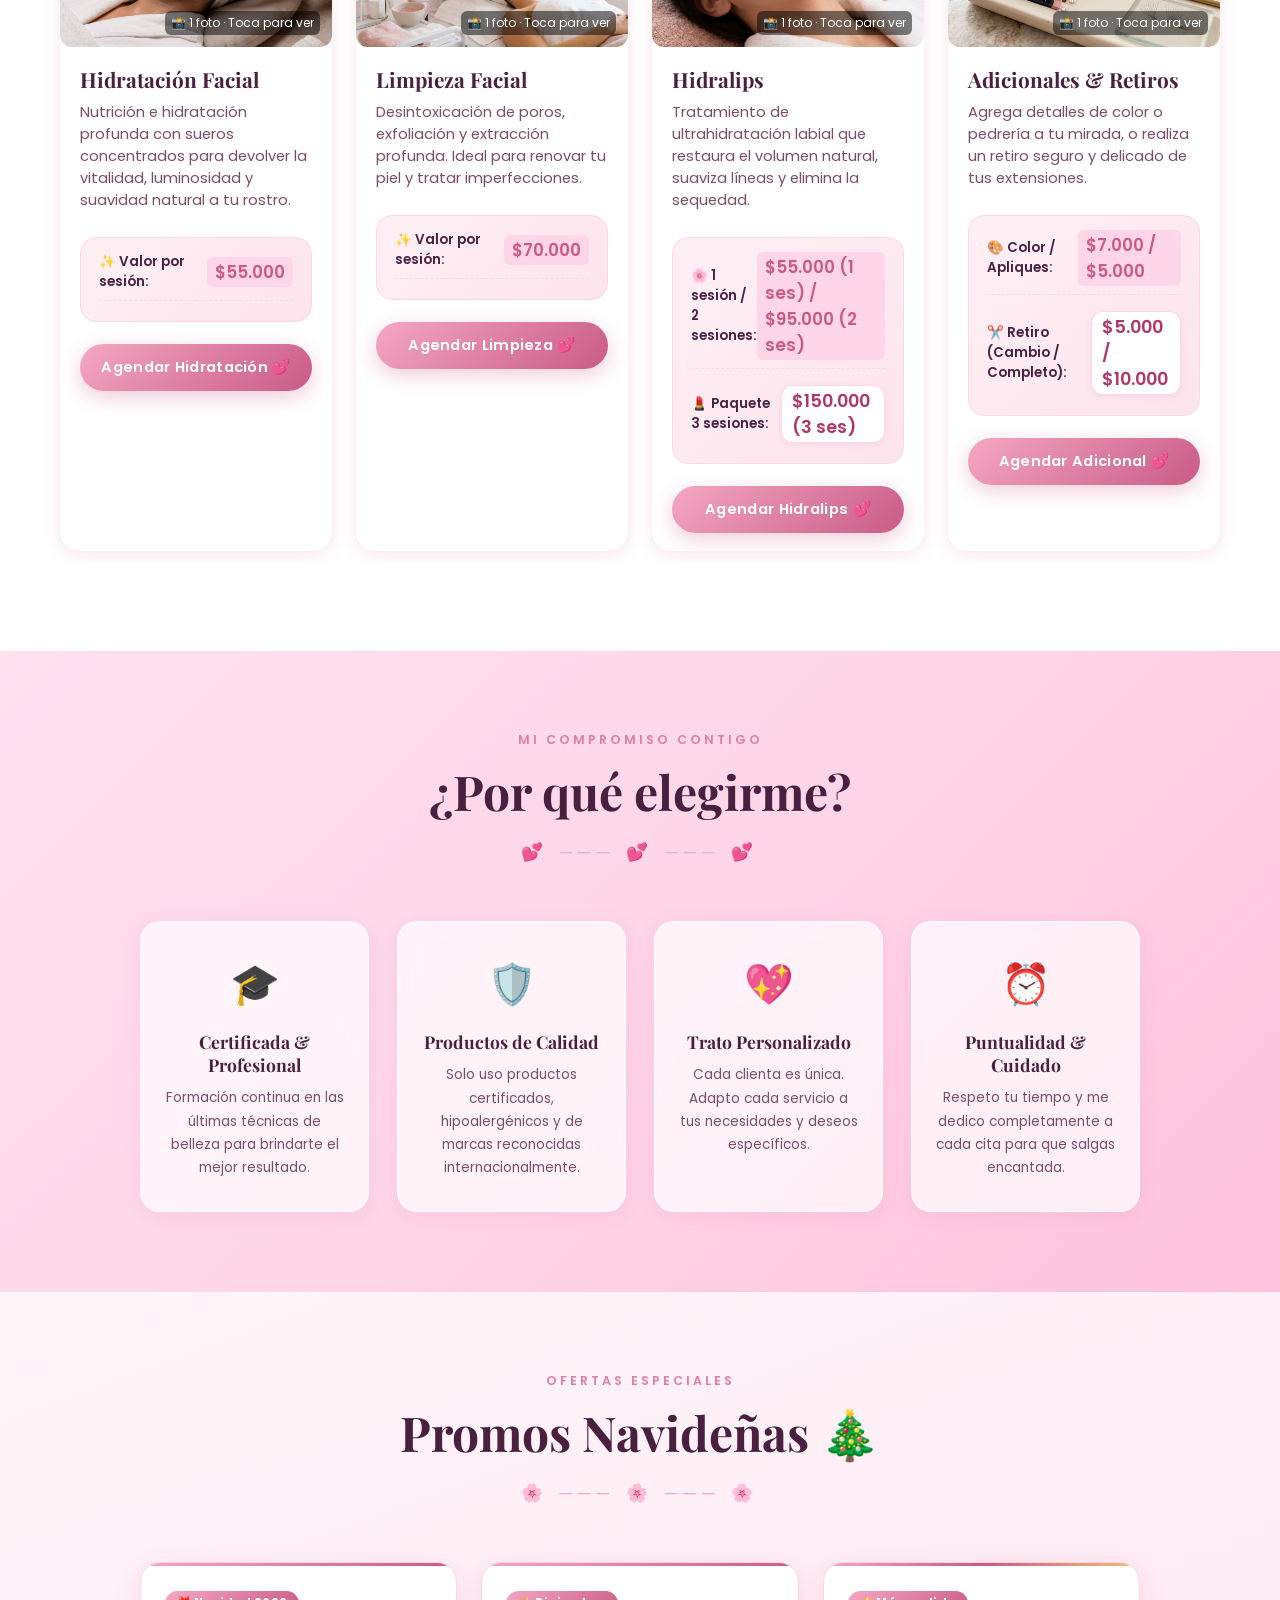
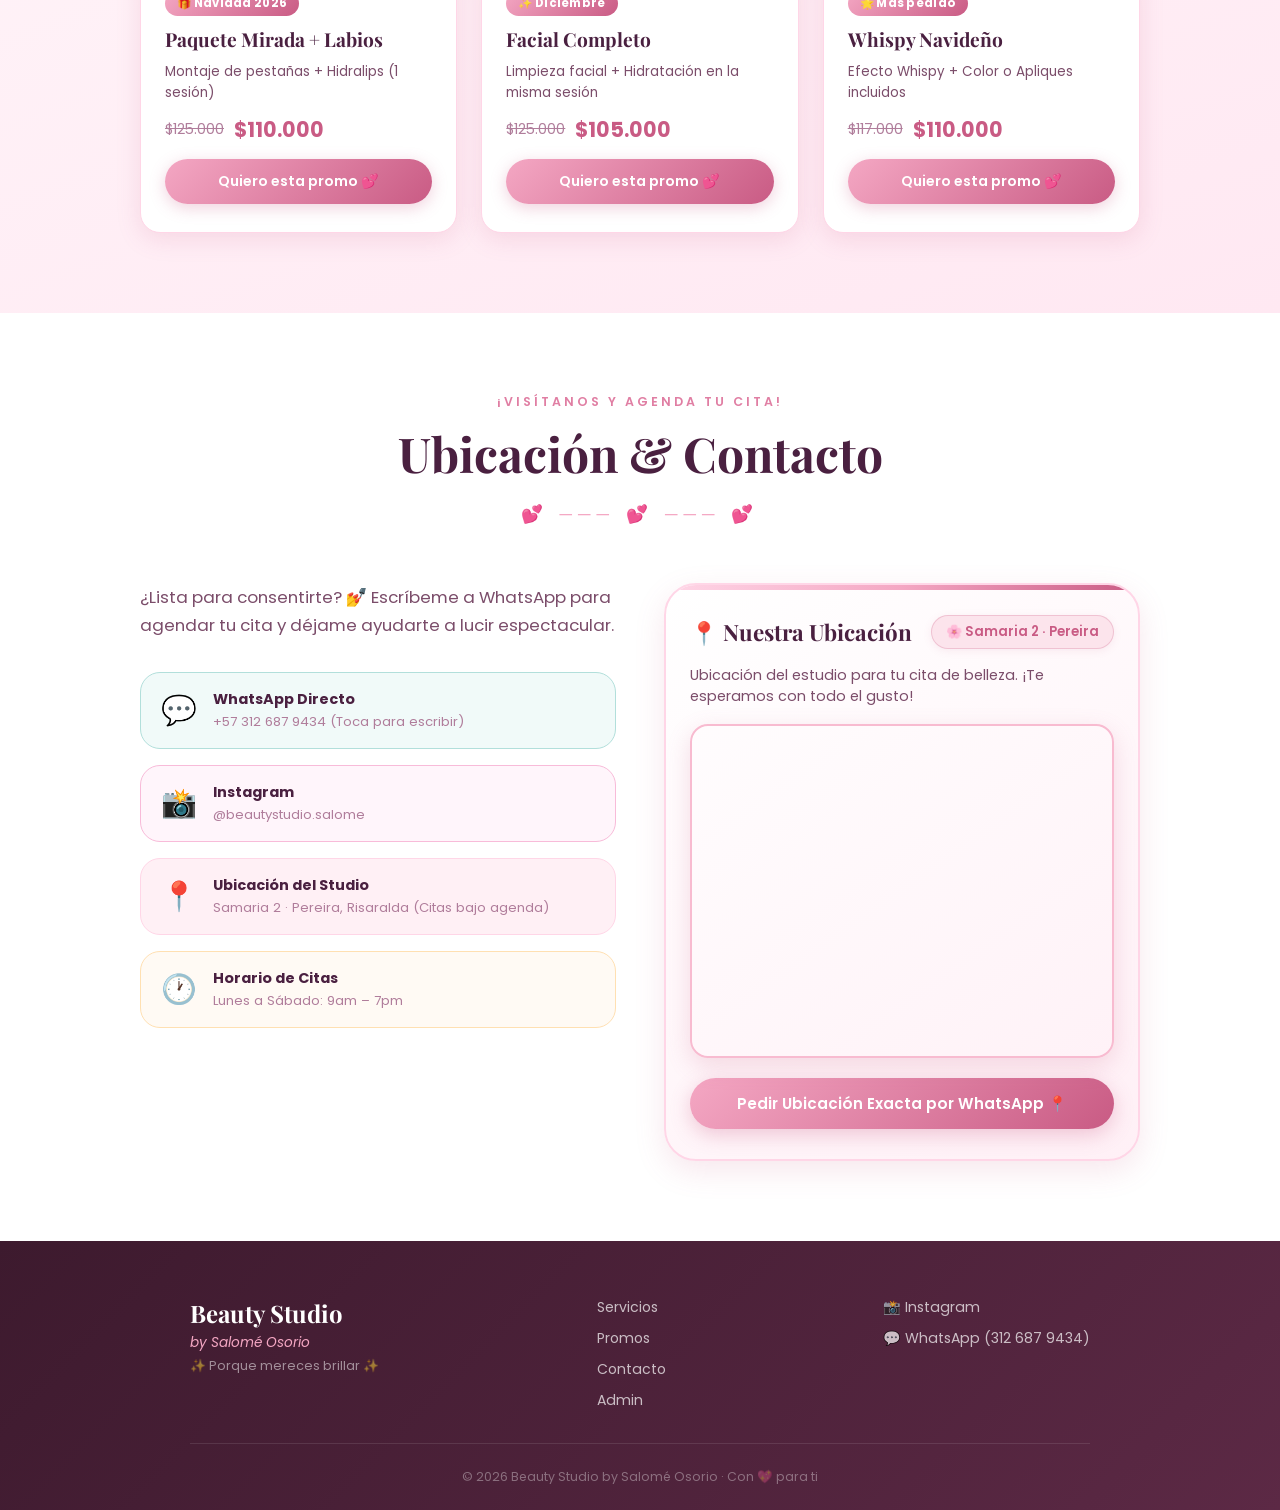
==== commit 079e2355: "ahora si" ====
--- a/index.html
+++ b/index.html
@@ -181,33 +181,34 @@
             class="effect-btn" target="_blank" rel="noopener">Agendar este Efecto 💕</a>
         </div>
       </div>
-    <!-- CARD 3.5: EFECTO TECNO RIMEL / AURA -->
-    <div class="effect-card" data-service-id="tecnorimel" data-aos="fade-up" data-aos-delay="300">
-      <div class="effect-img-wrapper"
-           data-photos="img/efecto-whispy.jpg"
-           data-title="Efecto Tecno Rimel / Aura"
-           data-desc="Efecto tecnológico con acabado brillante y de larga duración."
-           data-wa="https://wa.me/573126879434?text=%C2%A1Hola%20Salom%C3%A9!%20%F0%9F%8C%B8%20Me%20interesa%20agendar%20el%20*Tecno%20Rimel%20Aura*.">
-        <img src="img/efecto-whispy.jpg" alt="Efecto Tecno Rimel / Aura" class="effect-img" />
-        <span class="effect-badge">💎 Tecno Rimel / Aura</span>
-        <span class="photo-hint">📸 1 foto · Toca para ver</span>
-      </div>
-      <div class="effect-card-content">
-        <h3>Efecto Tecno Rimel / Aura</h3>
-        <p class="effect-desc">Efecto tecnológico con acabado brillante y de larga duración.</p>
-        <div class="effect-prices">
-          <div class="price-row main-set">
-            <span class="price-label">✨ Montaje (Set Nuevo):</span>
-            <span class="price-amount">$85.000</span>
-          </div>
-          <div class="price-row retouch-set">
-            <span class="price-label">✂️ Precio de Retoque:</span>
-            <span class="price-amount">$50.000</span>
-          </div>
-        </div>
-        <a href="https://wa.me/573126879434?text=%C2%A1Hola%20Salom%C3%A9!%20%F0%9F%8C%B8%20Me%20interesa%20agendar%20el%20*Tecno%20Rimel%20Aura*." class="effect-btn" target="_blank" rel="noopener">Agendar este Efecto 💕</a>
-      </div>
-    </div>
+
+      <!-- CARD 3.5: EFECTO TECNO RIMEL / AURA -->
+      <div class="effect-card" data-service-id="tecnorimel" data-aos="fade-up" data-aos-delay="300">
+        <div class="effect-img-wrapper"
+             data-photos="img/efecto-whispy.jpg"
+             data-title="Efecto Tecno Rimel / Aura"
+             data-desc="Efecto tecnológico con acabado brillante y de larga duración."
+             data-wa="https://wa.me/573126879434?text=%C2%A1Hola%20Salom%C3%A9!%20%F0%9F%8C%B8%20Me%20interesa%20agendar%20el%20*Tecno%20Rimel%20Aura*.">
+          <img src="img/efecto-whispy.jpg" alt="Efecto Tecno Rimel / Aura" class="effect-img" />
+          <span class="effect-badge">💎 Tecno Rimel / Aura</span>
+          <span class="photo-hint">📸 1 foto · Toca para ver</span>
+        </div>
+        <div class="effect-card-content">
+          <h3>Efecto Tecno Rimel / Aura</h3>
+          <p class="effect-desc">Efecto tecnológico con acabado brillante y de larga duración.</p>
+          <div class="effect-prices">
+            <div class="price-row main-set">
+              <span class="price-label">✨ Montaje (Set Nuevo):</span>
+              <span class="price-amount">$85.000</span>
+            </div>
+            <div class="price-row retouch-set">
+              <span class="price-label">✂️ Precio de Retoque:</span>
+              <span class="price-amount">$50.000</span>
+            </div>
+          </div>
+          <a href="https://wa.me/573126879434?text=%C2%A1Hola%20Salom%C3%A9!%20%F0%9F%8C%B8%20Me%20interesa%20agendar%20el%20*Tecno%20Rimel%20Aura*." class="effect-btn" target="_blank" rel="noopener">Agendar este Efecto 💕</a>
+        </div>
+      </div>
 
 
       <!-- CARD 4: EFECTO 3D SUTIL -->
